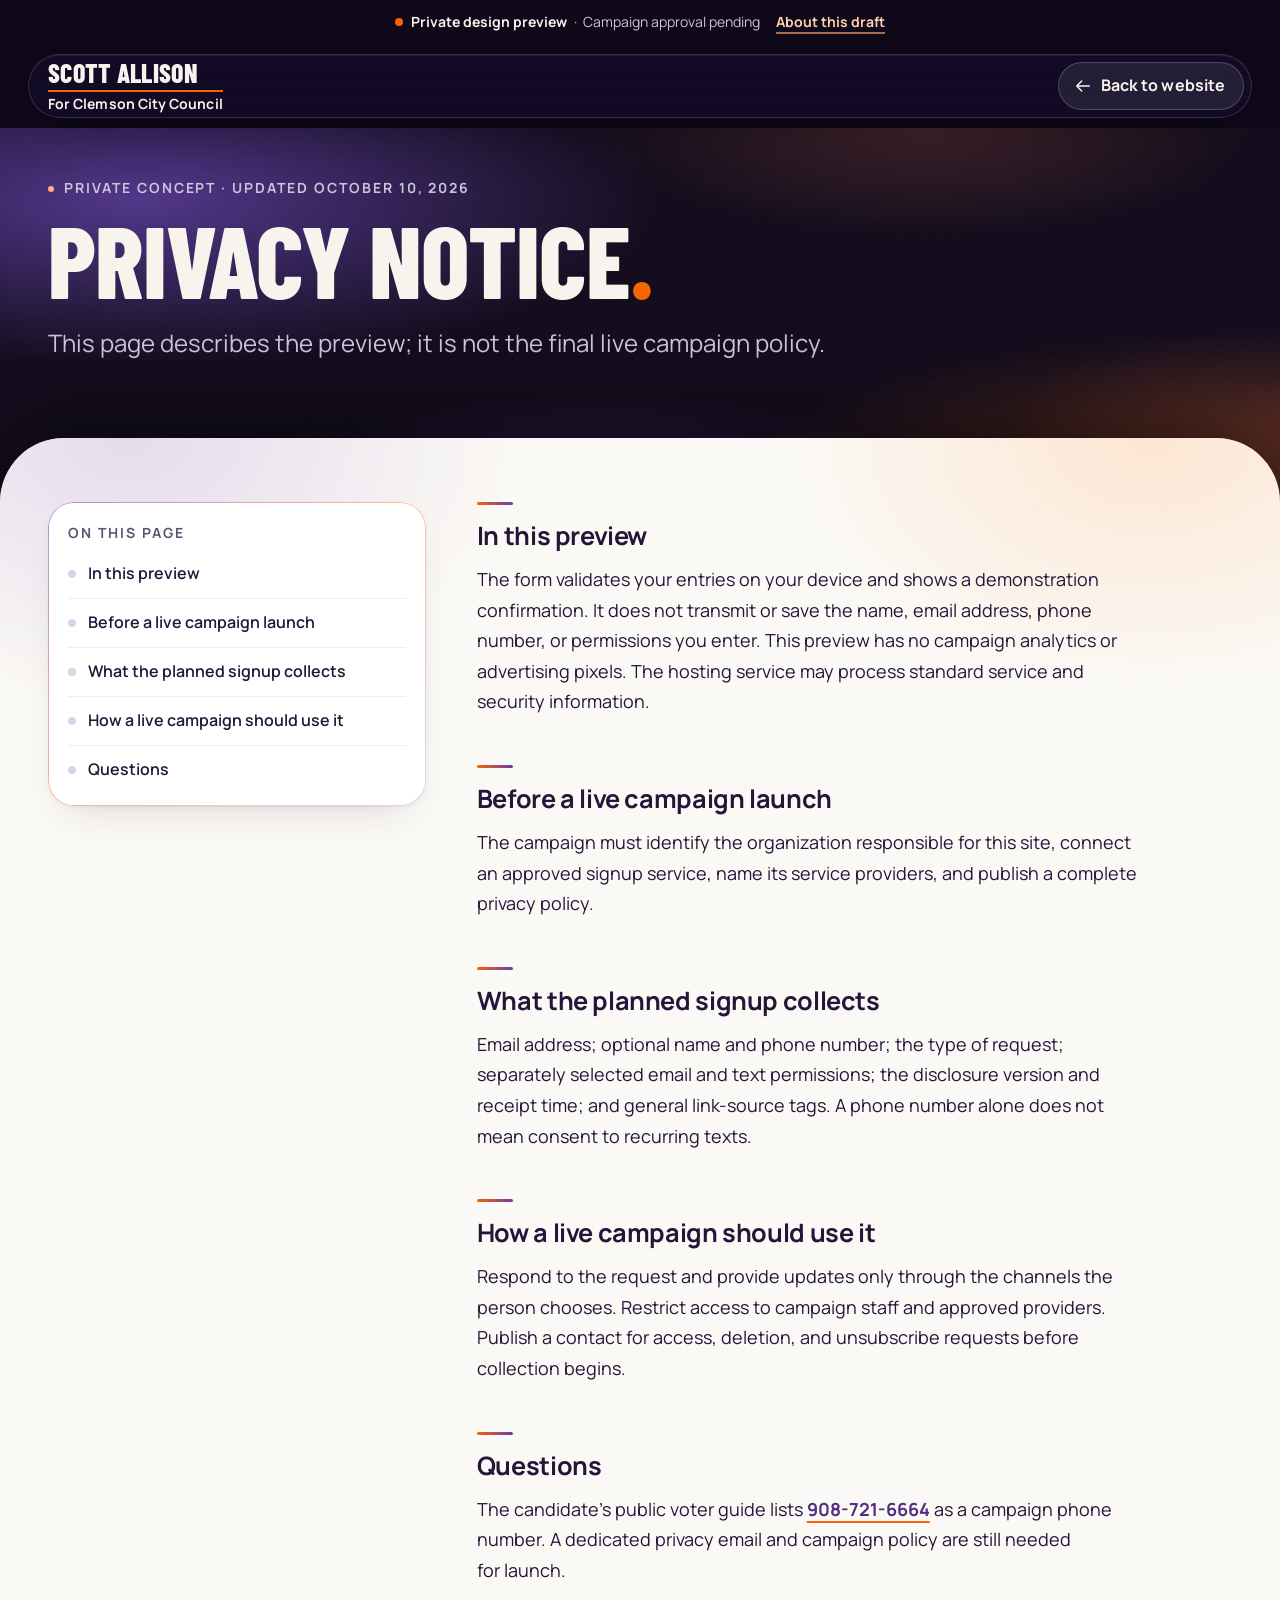
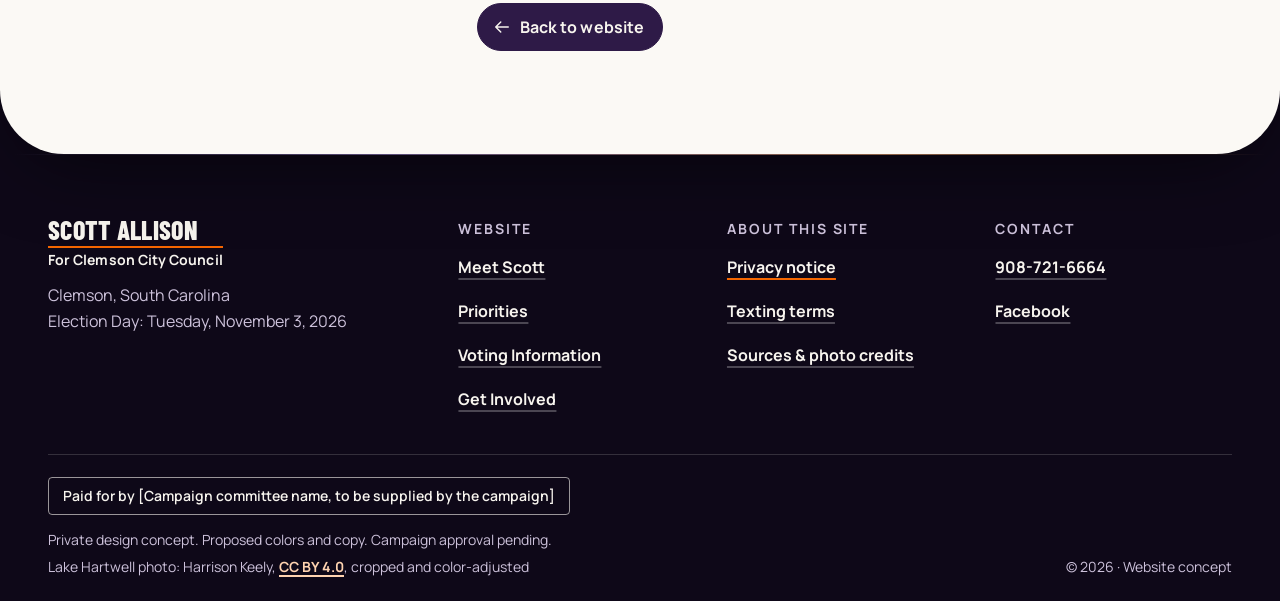
==== privacy.html @ 3bfa162d "Preview build of the Scott Allison site (from 01af3cd)" ====
<!doctype html>
<html lang="en">
<head>
  <meta charset="utf-8">
  <meta name="viewport" content="width=device-width, initial-scale=1, viewport-fit=cover">
  <meta name="robots" content="noindex, nofollow">
  <meta name="theme-color" content="#0E0818">
  <meta name="color-scheme" content="light">
  <title>Privacy notice | Scott Allison Website Concept</title>
  <link rel="preload" href="assets/barlow-condensed-800.woff2" as="font" type="font/woff2" crossorigin>
  <link rel="stylesheet" href="styles.css">
  <link rel="icon" href="assets/favicon-32.png" sizes="32x32" type="image/png">
  <link rel="icon" href="assets/favicon.svg" type="image/svg+xml">
  <link rel="apple-touch-icon" href="assets/apple-touch-icon.png">
  <script>document.documentElement.classList.add('js');</script>
  <script src="config.js" defer></script>
  <script src="app.js" defer></script>
</head>
<body class="page">
  <a class="skip-link" href="#main">Skip to content</a>
  <svg class="sprite" aria-hidden="true" focusable="false" xmlns="http://www.w3.org/2000/svg">
    <symbol id="i-arrow-l" viewBox="0 0 24 24"><path d="M19.5 12h-15M10.5 6l-6 6 6 6"/></symbol>
  </svg>

  <aside class="preview-note preview-only" aria-label="Preview status">
    <div class="wrap preview-note__inner">
      <p><span class="preview-note__dot" aria-hidden="true"></span><strong>Private design preview</strong><span class="preview-note__more"><span class="preview-note__sep" aria-hidden="true"> · </span>Campaign approval pending</span></p>
      <a href="sources.html">About this draft</a>
    </div>
  </aside>

  <header class="site-header doc-header" data-header data-surface="dark">
    <div class="site-header__bar">
      <a class="wordmark" href="index.html" aria-label="Scott Allison for Clemson City Council, website home">
        <span class="wordmark__name">Scott Allison</span>
        <span class="wordmark__office">For Clemson City Council</span>
      </a>
      <a class="button button--purple doc-back" href="index.html"><svg class="icon" aria-hidden="true"><use href="#i-arrow-l"/></svg><span>Back<span class="doc-back__more"> to website</span></span></a>
    </div>
  </header>

  <main id="main">
    <header class="page-hero" data-surface="dark">
      <div class="aurora" aria-hidden="true"><span class="aurora__a"></span><span class="aurora__b"></span><span class="aurora__grain"></span></div>
      <div class="wrap">
        <p class="eyebrow eyebrow--on-dark"><span class="eyebrow__dot" aria-hidden="true"></span><span><span class="preview-only">Private concept · </span>Updated <span class="nowrap">October 10, 2026</span></span></p>
        <h1 class="page-hero__title">Privacy notice</h1>
        <p class="page-hero__lede preview-only">This page describes the preview; it is not the final live campaign policy.</p>
      </div>
    </header>

    <div class="canvas canvas--doc" data-surface="light">
    <div class="wrap doc-layout">
      <nav class="doc-toc tile" aria-labelledby="toc-label">
        <p class="doc-toc__label" id="toc-label">On this page</p>
        <ol>
          <li><a href="#preview">In this preview</a></li>
          <li><a href="#before-launch">Before a live campaign launch</a></li>
          <li><a href="#collects">What the planned signup collects</a></li>
          <li><a href="#use">How a live campaign should use it</a></li>
          <li><a href="#questions">Questions</a></li>
        </ol>
      </nav>

      <article class="prose">
        <h2 id="preview">In this preview</h2>
        <p>The form validates your entries on your device and shows a demonstration confirmation. It does not transmit or save the name, email address, phone number, or permissions you enter. This preview has no campaign analytics or advertising pixels. The hosting service may process standard service and security information.</p>

        <h2 id="before-launch">Before a live campaign launch</h2>
        <p>The campaign must identify the organization responsible for this site, connect an approved signup service, name its service providers, and publish a complete privacy policy.</p>

        <h2 id="collects">What the planned signup collects</h2>
        <p>Email address; optional name and phone number; the type of request; separately selected email and text permissions; the disclosure version and receipt time; and general link-source tags. A phone number alone does not mean consent to recurring texts.</p>

        <h2 id="use">How a live campaign should use it</h2>
        <p>Respond to the request and provide updates only through the channels the person chooses. Restrict access to campaign staff and approved providers. Publish a contact for access, deletion, and unsubscribe requests before collection begins.</p>

        <h2 id="questions">Questions</h2>
        <p>The candidate’s public voter guide lists <a href="tel:+19087216664">908-721-6664</a> as a campaign phone number. A dedicated privacy email and campaign policy are still needed for launch.</p>

        <p class="doc-end"><a class="button button--purple doc-back" href="index.html"><svg class="icon" aria-hidden="true"><use href="#i-arrow-l"/></svg><span>Back to website</span></a></p>
      </article>
    </div>
    </div>
  </main>

  <footer class="site-footer" data-surface="dark">
    <div class="wrap">
      <div class="site-footer__grid">
        <div class="site-footer__brand">
          <a class="wordmark" href="index.html" aria-label="Scott Allison for Clemson City Council, website home">
            <span class="wordmark__name">Scott Allison</span>
            <span class="wordmark__office">For Clemson City Council</span>
          </a>
          <p>Clemson, South Carolina<br>Election Day: Tuesday, <span class="nowrap">November 3, 2026</span></p>
        </div>
        <nav class="site-footer__col" aria-label="Footer">
          <p class="site-footer__head">Website</p>
          <ul class="site-footer__links">
            <li><a href="index.html#meet">Meet Scott</a></li>
            <li><a href="index.html#priorities">Priorities</a></li>
            <li><a href="index.html#vote">Voting Information</a></li>
            <li><a href="index.html#join">Get Involved</a></li>
          </ul>
        </nav>
        <div class="site-footer__col">
          <p class="site-footer__head">About this site</p>
          <ul class="site-footer__links">
            <li><a href="privacy.html" aria-current="page">Privacy notice</a></li>
            <li><a href="terms.html">Texting terms</a></li>
            <li><a href="sources.html">Sources &amp; photo credits</a></li>
          </ul>
        </div>
        <div class="site-footer__col">
          <p class="site-footer__head">Contact</p>
          <ul class="site-footer__links">
            <li><a href="tel:+19087216664">908-721-6664</a></li>
            <li><a href="https://www.facebook.com/people/Scott-Allison-for-Clemson-City-Council/61594212573972/" target="_blank" rel="noopener noreferrer">Facebook<span class="sr-only"> (opens in a new tab)</span></a></li>
          </ul>
        </div>
      </div>
      <div class="site-footer__bottom">
        <p class="paid-for"><span class="paid-for__box">Paid for by <span class="paid-for__name preview-only">[Campaign committee name, to be supplied by the campaign]</span></span></p>
        <p class="preview-only"><span class="nowrap">Private design concept.</span> <span class="nowrap">Proposed colors and copy.</span> <span class="nowrap">Campaign approval pending.</span></p>
        <p>Lake Hartwell photo: <span class="nowrap">Harrison Keely</span>, <a class="nowrap" href="https://creativecommons.org/licenses/by/4.0/" target="_blank" rel="noopener noreferrer license">CC BY 4.0<span class="sr-only"> license (opens in a new tab)</span></a>, cropped and color-adjusted</p>
        <p class="preview-only">© 2026 · Website concept</p>
      </div>
    </div>
  </footer>
</body>
</html>
---- styles.css ----
/* ==========================================================================
   Scott Allison for Clemson City Council: "Aurora Bento"
   A near-black indigo ground with slow aurora light under the cover, a warm cream
   canvas sheet rising out of it (Meet Scott, Priorities, Our City, Voting), and the
   dark ground again for Get Involved and the footer. Tiles with hairline gradient
   borders, poster-scale condensed type, one adaptive glass header pill, quiet motion.
   Static CSS; app.js adds .js, .motion, .menu-open and the header's data-surface.

   1. Fonts and tokens     6. Cover                  11. Get involved and form
   2. Base                 7. Meet Scott             12. Footer
   3. Layout and tiles     8. Priorities             13. Subpages
   4. Components           9. Our City. Our Council. 14. Motion and utilities
   5. Header and nav      10. Voting bento           15. Media queries and preferences
   ========================================================================== */


/* 1. Fonts and tokens ----------------------------------------------------- */
@font-face { font-family: "Barlow Condensed"; src: url("assets/barlow-condensed-800.woff2") format("woff2"); font-weight: 800; font-style: normal; font-display: swap; }
@font-face { font-family: "Barlow Condensed"; src: url("assets/barlow-condensed-700.woff2") format("woff2"); font-weight: 700; font-style: normal; font-display: swap; }
@font-face { font-family: "Manrope"; src: url("assets/manrope-400.woff2") format("woff2"); font-weight: 400; font-style: normal; font-display: swap; }
@font-face { font-family: "Manrope"; src: url("assets/manrope-600.woff2") format("woff2"); font-weight: 600; font-style: normal; font-display: swap; }
@font-face { font-family: "Manrope"; src: url("assets/manrope-700.woff2") format("woff2"); font-weight: 700; font-style: normal; font-display: swap; }

:root {
  /* Brand palette (provisional, Clemson-inspired). Swap these when the campaign's colors arrive. */
  --purple: #2E1A47;
  --orange: #F56600;
  --regalia: #522D80;
  --paper: #FBF9F5;            /* the cream canvas */

  /* Ground and indigos */
  --ink-950: #0E0818;          /* page ground: near-black indigo */
  --indigo-950: #120823;
  --indigo-900: #1A0F2E;
  --indigo-800: #231540;
  --violet-700: #3B2366;
  --violet-600: #4A2B7A;
  --violet-500: #6A3DAA;
  --violet-400: #8B5FD0;
  --violet-300: #B9A0F2;

  /* Orange, coral, peach and the light tints */
  --coral: #FF7A45;
  --orange-hover: #FF7A1F;
  --orange-active: #EC6200;
  --orange-ink: #A84300;       /* orange as text on light grounds, 6:1 on white */
  --orange-display: #DE5A00;   /* display-size orange punctuation on paper, 3.7:1 */
  --peach-300: #FFB27A;        /* 10:1 on indigo */
  --peach-200: #FFD3B0;        /* 13:1 on indigo */
  --peach-100: #FFE8D6;
  --peach-50: #FFF3EA;
  --lilac-200: #DDD2EA;
  --lilac-100: #EEE8F4;
  --lilac-50: #F5F1F9;
  --sand-50: #FCFAF6;
  --sand-100: #F3EEE6;
  --sand-200: #E6DDD0;
  --white: #FFFFFF;

  /* Roles */
  --ink: #241539;                    /* 16:1 on paper */
  --ink-muted: #5E5470;              /* 6.7:1 on paper, 7:1 on white */
  --ink-on-dark: #F7F4EE;            /* 16:1 on indigo-800, 18:1 on ink-950 */
  --ink-on-dark-muted: #CDC2DB;      /* 9:1 on indigo-800 */
  --line: rgb(36 21 57 / 0.10);
  --line-soft: rgb(36 21 57 / 0.08);
  --line-strong: #7A6E8A;            /* form-field boundary, 4.75:1 on white */
  --line-on-dark: rgb(247 244 238 / 0.16);
  --chip-dark: #140C28;              /* solid dark chips: the dark icon chips and the shelf's draft-caption chips */
  --error: #A3122B;
  --error-bg: #FBECEE;
  --focus: var(--regalia);           /* ring on cream and white: 10:1 */
  --focus-on-dark: var(--peach-300); /* ring on the dark ground and panels: 10:1 */

  /* Gradients. Surfaces that carry text keep every stop within contrast; decoration lives on pseudo-elements. */
  --grad-dark: linear-gradient(160deg, #241541 0%, #160B29 100%);
  --grad-sun: linear-gradient(135deg, #FFA862 0%, #F56600 58%, #FF7A1F 100%);   /* ink text: 6.3:1 at the darkest stop */
  --grad-border: linear-gradient(135deg, rgb(106 61 170 / 0.55), rgb(255 122 69 / 0.55) 48%, rgb(106 61 170 / 0.22));
  --grad-border-dark: linear-gradient(135deg, rgb(255 178 122 / 0.55), rgb(139 95 208 / 0.5) 50%, rgb(255 255 255 / 0.12));
  --grad-border-glass: linear-gradient(135deg, rgb(255 255 255 / 0.3), rgb(255 255 255 / 0.1) 55%, rgb(255 178 122 / 0.34));
  --grad-icon: linear-gradient(135deg, #FFE8D6 0%, #EEE8F4 100%);
  --grad-ring: linear-gradient(150deg, rgb(255 211 176 / 0.95), rgb(245 102 0 / 0.8) 36%, rgb(122 79 211 / 0.75) 72%, rgb(255 255 255 / 0.3));
  --grad-hairline: linear-gradient(90deg, transparent, rgb(185 160 242 / 0.7) 30%, rgb(255 178 122 / 0.8) 70%, transparent);
  --grain: url("data:image/svg+xml,%3Csvg xmlns='http://www.w3.org/2000/svg' width='240' height='240'%3E%3Cfilter id='n'%3E%3CfeTurbulence type='fractalNoise' baseFrequency='0.85' numOctaves='2' stitchTiles='stitch'/%3E%3CfeColorMatrix values='0 0 0 0 1 0 0 0 0 1 0 0 0 0 1 0.6 0 0 0 0'/%3E%3C/filter%3E%3Crect width='100%25' height='100%25' filter='url(%23n)'/%3E%3C/svg%3E");

  /* Type, in three tiers. A: Barlow Condensed caps, only for the nameplate, section heads, the motto, page
     titles, the wordmark and the numerals. B: Manrope 700 in sentence case with tight tracking for every
     card, form and document heading. C: Manrope body at 18px and the 14px tracked eyebrows. */
  --font-display: "Barlow Condensed", "Arial Narrow", "Roboto Condensed", sans-serif;
  --font-text: "Manrope", "Segoe UI", system-ui, -apple-system, sans-serif;
  --fs-14: 0.875rem;   /* floor */
  --fs-15: 0.9375rem;
  --fs-16: 1rem;       /* labels and controls */
  --fs-18: 1.125rem;   /* body */
  --fs-19: 1.1875rem;
  --fs-20: 1.25rem;
  --fs-lead: clamp(1.25rem, 1.1rem + 0.6vw, 1.5rem);
  --fs-h4: clamp(1.375rem, 1.1rem + 0.6vw, 1.75rem);    /* tier B: card, form and document headings */
  --fs-h3: clamp(1.75rem, 1.2rem + 1.4vw, 2.5rem);      /* tier B: the priority titles */
  --fs-h2: clamp(2.75rem, 1.7rem + 4.2vw, 5.25rem);
  --fs-name: min(22vw, 10rem);
  --fs-numeral: clamp(4.5rem, 3rem + 6vw, 7.5rem);

  /* Radius scale */
  --r-xs: 8px;
  --r-sm: 12px;
  --r-md: 16px;
  --r-lg: 20px;
  --r-tile: clamp(22px, 2vw, 28px);
  --r-sheet: clamp(32px, 5vw, 64px);
  --r-pill: 999px;

  /* Shadows (soft, layered) */
  --shadow-xs: 0 1px 2px rgb(36 21 57 / 0.06);
  --shadow-sm: 0 1px 2px rgb(36 21 57 / 0.04), 0 8px 20px -12px rgb(36 21 57 / 0.14);
  --shadow-tile: 0 1px 1px rgb(36 21 57 / 0.03), 0 2px 6px rgb(36 21 57 / 0.04), 0 18px 44px -22px rgb(36 21 57 / 0.2);
  --shadow-tile-hover: 0 2px 4px rgb(36 21 57 / 0.04), 0 30px 64px -28px rgb(36 21 57 / 0.32);
  --shadow-dark: 0 1px 2px rgb(0 0 0 / 0.18), 0 24px 56px -28px rgb(0 0 0 / 0.55);
  --shadow-pop: 0 4px 12px rgb(36 21 57 / 0.08), 0 40px 80px -32px rgb(36 21 57 / 0.4);
  --shadow-float: 0 30px 80px -30px rgb(0 0 0 / 0.7), 0 2px 6px rgb(0 0 0 / 0.2);
  --glow-orange: 0 24px 70px -24px rgb(245 102 0 / 0.65), 0 0 120px -30px rgb(245 102 0 / 0.5);

  /* Spacing and layout */
  --wrap: 1200px;
  --gutter: clamp(16px, 4vw, 48px);
  --bento-gap: clamp(10px, 1.4vw, 16px);
  --tile-pad: clamp(20px, 3vw, 36px);
  --panel-inset: clamp(8px, 1.1vw, 16px);
  --section-y: clamp(72px, 8vw, 128px);
  --header-pad: 6px;
  --header-h: 56px;
  --header-total: calc(var(--header-pad) * 2 + var(--header-h));
  --ease: cubic-bezier(0.22, 0.8, 0.24, 1);
  --ease-out: cubic-bezier(0.16, 1, 0.3, 1);
  --ease-spring: cubic-bezier(0.34, 1.4, 0.64, 1);
}


/* 2. Base ------------------------------------------------------------------ */
*, *::before, *::after { box-sizing: border-box; }

html {
  -webkit-text-size-adjust: 100%;
  text-size-adjust: 100%;
  scroll-padding-top: calc(var(--header-total) + 20px);
  scroll-padding-bottom: 12px;
  background: var(--ink-950);
}

body {
  margin: 0;
  min-width: 320px;
  background: var(--ink-950);
  color: var(--ink-on-dark);
  font-family: var(--font-text);
  font-size: var(--fs-18);
  line-height: 1.6;
  font-kerning: normal;
  -webkit-font-smoothing: antialiased;
  overflow-x: clip;
}

h1, h2, h3, h4, p, ul, ol, dl, dd, figure, fieldset, legend { margin: 0; padding: 0; }
ul, ol { list-style: none; }
h1, h2, h3, h4 { text-wrap: balance; }
p, li, dd, figcaption { text-wrap: pretty; }
img, svg, picture { display: block; max-width: 100%; }
img { height: auto; }
a { color: inherit; text-underline-offset: 0.22em; text-decoration-thickness: 1.5px; }
button, input, select, textarea { font: inherit; color: inherit; }
button { cursor: pointer; }
a, button, input, select, label { touch-action: manipulation; -webkit-tap-highlight-color: rgb(245 102 0 / 0.16); }
[hidden] { display: none !important; }
strong, b { font-weight: 700; }
::selection { background: var(--peach-200); color: var(--purple); }

/* Focus rings are drawn outside the element, so each ring color follows the surface around it:
   peach on the dark ground and panels, regalia on cream and white, ink on the orange card. */
:focus-visible { outline: 3px solid var(--focus); outline-offset: 3px; }
/* Grounds: peach on the dark ground, regalia on the cream canvas, peach again inside the dark panels */
body { --focus: var(--focus-on-dark); }
.canvas { --focus: var(--regalia); }
.cover, .priorities, .join, .site-footer, .page-hero { --focus: var(--focus-on-dark); }
/* Controls inside a white surface get a regalia ring on that surface */
.tile, .form-card { --focus: var(--regalia); }
/* Tiles that are themselves links on a dark ground, and dark or glass tiles and pillars: the ring lands on the dark */
.tile--dark, .tile--night, .tile--glass, .pillar, .join .contact-card { --focus: var(--focus-on-dark); }
/* The dark VOTE411 card sits on the cream canvas, so its ring is regalia; the orange card takes an ink ring */
.vote411-card.tile--dark { --focus: var(--regalia); }
.tile--sun { --focus: var(--ink-950); }

.sprite { position: absolute; width: 0; height: 0; overflow: hidden; }
.icon {
  width: 1.25em;
  height: 1.25em;
  flex: none;
  fill: none;
  stroke: currentColor;
  stroke-width: 1.75;
  stroke-linecap: round;
  stroke-linejoin: round;
}


/* 3. Layout, the canvas sheet, panels and tiles -------------------------------- */
.wrap {
  width: 100%;
  max-width: calc(var(--wrap) + 2 * var(--gutter));
  margin-inline: auto;
  padding-inline: max(var(--gutter), env(safe-area-inset-left), env(safe-area-inset-right));
}

.section { position: relative; padding-block: var(--section-y); }

/* The cream canvas: rises out of the cover with large top radii and curves back into the dark ground below */
.canvas {
  position: relative;
  z-index: 1;
  margin-top: calc(-1 * var(--r-sheet));
  border-radius: var(--r-sheet);
  background: var(--paper);
  color: var(--ink);
  isolation: isolate;
  box-shadow: 0 -24px 80px -30px rgb(0 0 0 / 0.6), 0 30px 80px -30px rgb(0 0 0 / 0.6);
}
/* A soft lilac and peach light along the top of the sheet (decorative, on a pseudo-element) */
.canvas::before {
  content: "";
  position: absolute;
  inset: 0 0 auto;
  z-index: -1;
  height: min(70vh, 720px);
  border-radius: inherit;
  background:
    radial-gradient(44% 60% at 10% 0%, rgb(221 210 234 / 0.75), rgb(221 210 234 / 0) 70%),
    radial-gradient(40% 56% at 90% 0%, rgb(255 211 176 / 0.5), rgb(255 211 176 / 0) 70%);
  pointer-events: none;
}

/* Rounded dark panel inside the canvas, with its own slow aurora and grain */
.section-panel {
  position: relative;
  margin-inline: var(--panel-inset);
  padding-block: var(--section-y);
  border-radius: var(--r-tile);
  background: var(--grad-dark);
  color: var(--ink-on-dark);
  isolation: isolate;
  overflow: clip;
  contain: paint;
  box-shadow: var(--shadow-dark);
}

/* Aurora: two broad soft light fields and a grain layer, scoped to the section they sit in
   (the section has contain: paint). Decoration on siblings, never on an element that holds text. */
.aurora { position: absolute; inset: 0; z-index: -1; overflow: hidden; pointer-events: none; }
.aurora__a, .aurora__b { position: absolute; inset: -20%; background-repeat: no-repeat; }
.aurora__a {
  background:
    radial-gradient(42% 46% at 22% 28%, rgb(122 79 211 / 0.6), transparent 70%),
    radial-gradient(28% 34% at 66% 12%, rgb(255 125 92 / 0.2), transparent 70%);
}
.aurora__b {
  background:
    radial-gradient(34% 38% at 80% 80%, rgb(245 102 0 / 0.26), transparent 70%),
    radial-gradient(22% 26% at 86% 70%, rgb(255 125 92 / 0.14), transparent 70%),
    radial-gradient(30% 36% at 48% 90%, rgb(82 45 128 / 0.55), transparent 70%);
}
.aurora__grain { position: absolute; inset: 0; background: var(--grain); background-size: 240px 240px; opacity: 0.07; mix-blend-mode: screen; }
.aurora--panel .aurora__a {
  background:
    radial-gradient(40% 40% at 8% 10%, rgb(122 79 211 / 0.5), transparent 70%),
    radial-gradient(30% 36% at 92% 94%, rgb(245 102 0 / 0.26), transparent 70%);
}
.aurora--panel .aurora__b { background: radial-gradient(34% 30% at 60% 50%, rgb(82 45 128 / 0.4), transparent 70%); }

.bento { display: grid; gap: var(--bento-gap); }

/* Tile: white surface, hairline gradient border (a masked pseudo-element), soft layered shadow */
.tile {
  position: relative;
  isolation: isolate;
  min-width: 0;
  border-radius: var(--r-tile);
  background: var(--white);
  color: var(--ink);
  box-shadow: var(--shadow-tile);
}
.tile::before {
  content: "";
  position: absolute;
  inset: 0;
  z-index: -1;
  padding: 1px;
  border-radius: inherit;
  background: var(--grad-border);
  -webkit-mask: linear-gradient(#000 0 0) content-box, linear-gradient(#000 0 0);
  -webkit-mask-composite: xor;
  mask: linear-gradient(#000 0 0) content-box, linear-gradient(#000 0 0);
  mask-composite: exclude;
  pointer-events: none;
}
.tile--dark { background: var(--grad-dark); color: var(--ink-on-dark); box-shadow: var(--shadow-dark); }
.tile--dark::before { background: var(--grad-border-dark); }
.tile--dark::after {
  content: "";
  position: absolute;
  inset: 0;
  z-index: -1;
  border-radius: inherit;
  background:
    radial-gradient(70% 70% at 100% 0%, rgb(139 95 208 / 0.28), rgb(139 95 208 / 0) 70%),
    radial-gradient(50% 50% at 0% 100%, rgb(245 102 0 / 0.14), rgb(245 102 0 / 0) 70%);
  pointer-events: none;
}
/* Dark glass on the aurora: a translucent indigo fill (no blur needed over soft light), hairline, inner highlight */
.tile--night {
  background: rgb(16 9 32 / 0.52);
  color: var(--ink-on-dark);
  box-shadow: inset 0 1px 0 rgb(255 255 255 / 0.07), 0 24px 60px -30px rgb(0 0 0 / 0.7);
}
.tile--night::before { background: var(--grad-border-glass); }
/* The brightest object on the page: the orange Election Day card, ink type on an orange gradient */
.tile--sun { background: var(--grad-sun); color: var(--ink-950); box-shadow: var(--glow-orange), inset 0 1px 0 rgb(255 255 255 / 0.45); }
.tile--sun::before { background: linear-gradient(135deg, rgb(255 255 255 / 0.6), rgb(255 255 255 / 0.12)); }
.tile--glass { background: rgb(255 255 255 / 0.06); color: var(--ink-on-dark); box-shadow: none; }
.tile--glass::before { background: var(--grad-border-glass); }
.tile--photo { overflow: clip; background: var(--indigo-900); box-shadow: var(--shadow-tile); }

.tile__eyebrow {
  display: flex;
  align-items: center;
  gap: 8px;
  color: var(--ink-muted);
  font-size: var(--fs-14);
  font-weight: 700;
  letter-spacing: 0.12em;
  line-height: 1.3;
  text-transform: uppercase;
}
.tile__eyebrow .icon { width: 18px; height: 18px; color: var(--orange-ink); stroke-width: 2; }
.tile--dark .tile__eyebrow, .tile--night .tile__eyebrow { color: var(--peach-200); }
.tile--dark .tile__eyebrow .icon, .tile--night .tile__eyebrow .icon { color: var(--peach-300); }
.tile--sun .tile__eyebrow, .tile--sun .tile__eyebrow .icon { color: var(--ink-950); }
.tile__big {
  color: var(--purple);
  font-family: var(--font-display);
  font-size: clamp(1.625rem, 1.2rem + 1.6vw, 2.5rem);
  font-weight: 800;
  line-height: 0.98;
  letter-spacing: 0.002em;
  text-transform: uppercase;
  text-wrap: balance;
}
.tile--night .tile__big { color: var(--ink-on-dark); }
.tile__value { font-size: var(--fs-18); font-weight: 700; line-height: 1.3; }
.tile__sub { color: var(--ink-muted); font-size: var(--fs-16); font-weight: 600; line-height: 1.45; }
.tile--dark .tile__sub, .tile--night .tile__sub { color: var(--ink-on-dark-muted); }


/* 4. Components ------------------------------------------------------------ */

/* Skip link (lands on the dark ground at the top of the page) */
.skip-link {
  position: absolute;
  left: 16px;
  top: -120px;
  z-index: 100;
  display: inline-flex;
  align-items: center;
  min-height: 48px;
  padding: 0 22px;
  border-radius: var(--r-pill);
  background: var(--orange);
  color: var(--ink-950);
  font-size: var(--fs-16);
  font-weight: 700;
  text-decoration: none;
}
.skip-link:focus { top: 12px; }
.skip-link:focus-visible { outline: 3px solid var(--peach-300); outline-offset: 3px; box-shadow: 0 0 0 9px var(--ink-950); }

/* Eyebrow: dot, label, an optional short rule between two labels.
   The dot and rule sit on the first line's centre, and a label is never wider than the line minus the
   dot, so a long label wraps inside itself instead of leaving the dot alone on a line. */
.eyebrow {
  display: flex;
  flex-wrap: wrap;
  align-items: flex-start;
  gap: 6px 10px;
  color: var(--ink-muted);
  font-size: var(--fs-14);
  font-weight: 700;
  letter-spacing: 0.14em;
  line-height: 1.35;
  text-transform: uppercase;
}
.eyebrow > span:not(.eyebrow__dot, .eyebrow__sep) { max-width: calc(100% - 18px); }
.eyebrow__dot { flex: none; width: 6px; height: 6px; margin-top: calc(0.675em - 3px); border-radius: 50%; background: var(--regalia); }
.eyebrow__sep { flex: none; width: 22px; height: 1px; margin-top: calc(0.675em - 0.5px); background: currentColor; opacity: 0.45; }
.eyebrow--on-dark { color: var(--ink-on-dark-muted); }
.eyebrow--on-dark .eyebrow__dot { background: var(--peach-300); }

/* Running head: uppercase label with a hairline that fades out (no dot: orange is kept for the few hot spots) */
.section-label {
  display: flex;
  align-items: center;
  gap: 14px;
  margin-bottom: clamp(24px, 3vw, 40px);
  color: var(--ink-muted);
  font-size: var(--fs-14);
  font-weight: 700;
  letter-spacing: 0.14em;
  line-height: 1.3;
  text-transform: uppercase;
}
.section-label::after { content: ""; flex: 1; height: 1px; background: linear-gradient(90deg, var(--line), rgb(36 21 57 / 0)); }
.section-label--on-dark { color: var(--ink-on-dark-muted); }
.section-label--on-dark::after { background: linear-gradient(90deg, var(--line-on-dark), rgb(247 244 238 / 0)); }

/* Display heading (type tier A): poster type with an accent on the key word. Section heads carry no full stop;
   the stop belongs to the nameplate, the motto and the page titles. */
.h2 {
  font-family: var(--font-display);
  /* The vw cap only bites at large reader text sizes on narrow phones, where "INFORMATION" would overflow */
  font-size: min(var(--fs-h2), 19vw);
  font-weight: 800;
  line-height: 0.92;
  letter-spacing: -0.006em;
  text-transform: uppercase;
}
.h2__accent { color: var(--regalia); }
.priorities .h2__accent, .join .h2__accent { color: var(--peach-200); }

/* Section intro: heading + standfirst */
.section-intro { display: grid; gap: 18px; margin-bottom: clamp(32px, 4vw, 56px); }
.section-intro__lede { max-width: 36ch; color: var(--ink-muted); font-size: var(--fs-lead); line-height: 1.5; }
.priorities .section-intro__lede, .join .section-intro__lede { color: var(--ink-on-dark-muted); }

.source-note { max-width: 62ch; color: var(--ink-muted); font-size: var(--fs-14); line-height: 1.55; }

/* Buttons: pills, orange with dark text and an arrow chip, glass on the dark ground, dark on the orange card */
.button {
  position: relative;
  display: inline-flex;
  align-items: center;
  justify-content: center;
  gap: 12px;
  min-height: 52px;
  padding: 0 24px;
  border: 1.5px solid transparent;
  border-radius: var(--r-pill);
  font-family: var(--font-text);
  font-size: var(--fs-16);
  font-weight: 700;
  line-height: 1.2;
  letter-spacing: 0.005em;
  text-align: center;
  text-decoration: none;
  white-space: nowrap;
  transition: background-color 0.2s var(--ease), color 0.2s var(--ease), border-color 0.2s var(--ease), box-shadow 0.25s var(--ease), translate 0.2s var(--ease);
}
.button .icon { width: 20px; height: 20px; transition: transform 0.2s var(--ease); }
.button--lg { min-height: 56px; padding: 0 26px; font-size: 1.0625rem; }
.button--block { display: flex; width: 100%; white-space: normal; }

.button--orange { background: var(--orange); color: var(--purple); box-shadow: 0 1px 2px rgb(168 67 0 / 0.25), 0 12px 28px -12px rgb(245 102 0 / 0.75); }
.button--orange:hover { background: var(--orange-hover); box-shadow: 0 1px 2px rgb(168 67 0 / 0.25), 0 16px 32px -12px rgb(245 102 0 / 0.85); translate: 0 -1px; }
.button--purple { background: var(--purple); color: var(--ink-on-dark); }
.button--purple:hover { background: var(--regalia); }
.button--dark { background: var(--ink-950); color: var(--ink-on-dark); box-shadow: 0 16px 36px -16px rgb(14 8 24 / 0.6); }
.button--dark:hover { background: var(--indigo-800); }
.button--glass {
  border-color: rgb(255 255 255 / 0.26);
  background: rgb(255 255 255 / 0.08);
  color: var(--ink-on-dark);
  -webkit-backdrop-filter: blur(12px);
  backdrop-filter: blur(12px);
}
.button--glass:hover { border-color: rgb(255 255 255 / 0.5); background: rgb(255 255 255 / 0.14); }
.button--glass:hover .icon { transform: translateY(2px); }

/* Pressed states */
.button:active { translate: 0 1px; box-shadow: none; }
.button--orange:active { background: var(--orange-active); }
.button--purple:active { background: var(--violet-700); }
.button--dark:active { background: var(--indigo-900); }
.button--glass:active { background: rgb(255 255 255 / 0.2); }

.button__chip {
  display: grid;
  place-items: center;
  flex: none;
  width: 34px;
  height: 34px;
  margin-right: -12px;
  border-radius: 50%;
  background: var(--purple);
  color: var(--peach-300);
}
.button__chip .icon { width: 18px; height: 18px; stroke-width: 2; }
.button--lg .button__chip { width: 38px; height: 38px; margin-right: -14px; }
.button--dark .button__chip { background: var(--orange); color: var(--ink-950); }
.button:hover .button__chip .icon { transform: translateX(2px); }
.button:disabled { cursor: progress; opacity: 0.7; }

/* Text link with arrow (44px tap height from padding) */
.link-arrow {
  display: inline-block;
  padding-block: 10px;
  color: var(--regalia);
  font-size: var(--fs-16);
  font-weight: 700;
  line-height: 1.5;
  text-decoration: underline;
  text-decoration-color: rgb(245 102 0 / 0.7);
  text-decoration-thickness: 2px;
  text-underline-offset: 6px;
  text-wrap: balance;
  transition: color 0.2s var(--ease), text-decoration-color 0.2s var(--ease);
}
.link-arrow .icon { display: inline-block; width: 18px; height: 18px; margin-left: 4px; vertical-align: -3px; transition: transform 0.2s var(--ease); }
.link-arrow:focus-visible { border-radius: var(--r-xs); }
.link-arrow:hover { color: var(--purple); text-decoration-color: var(--orange); }
.link-arrow:active { color: var(--violet-700); }
.link-arrow:hover .icon { transform: translate(2px, -2px); }
.link-line { padding-block: 10px; font-size: var(--fs-16); line-height: 1.5; text-wrap: balance; }
.link-line > .link-arrow { display: inline; padding-block: 12px; }
.tile--dark .link-arrow { color: var(--ink-on-dark); text-decoration-color: var(--peach-300); }
.tile--dark .link-arrow:hover { color: var(--peach-200); }

/* Icon chips, one spec: a 52px square at a 16px radius around a 24px icon at the 1.75 stroke. Light (peach-to-lilac
   tint, hairline, orange-ink icon) on white tiles; dark (a solid --chip-dark fill, faint inner hairline, peach icon)
   where the chip is the mark of a card: the Questions card and the contact cards. The pillars use the glass variant
   of the same chip (section 8). */
.icon-chip {
  display: grid;
  place-items: center;
  flex: none;
  width: 52px;
  height: 52px;
  border-radius: var(--r-md);
  background: var(--grad-icon);
  box-shadow: inset 0 0 0 1px var(--line);
  color: var(--orange-ink);
}
.icon-chip .icon { width: 24px; height: 24px; stroke-width: 1.75; }
.icon-chip--dark { background: var(--chip-dark); box-shadow: inset 0 0 0 1px rgb(255 255 255 / 0.14); color: var(--peach-300); }

/* Wordmark: name over an orange rule and the office */
.wordmark {
  display: inline-flex;
  flex-direction: column;
  align-items: flex-start;
  justify-content: center;
  min-height: 44px;
  border-radius: 10px;
  color: inherit;
  text-decoration: none;
  line-height: 1;
}
.wordmark__name {
  font-family: var(--font-display);
  font-size: 1.375rem;
  font-weight: 800;
  line-height: 0.9;
  letter-spacing: 0.012em;
  text-transform: uppercase;
  white-space: nowrap;
}
.wordmark__office {
  align-self: stretch;
  margin-top: 4px;
  padding-top: 4px;
  border-top: 2px solid var(--orange);
  font-size: var(--fs-14);
  font-weight: 700;
  letter-spacing: 0.005em;
  white-space: nowrap;
}
.site-header .wordmark__name, .site-header .wordmark__office { white-space: normal; }


/* 5. Header and navigation ----------------------------------------------------- */
.preview-note { color: var(--ink-on-dark-muted); font-size: var(--fs-14); line-height: 1.35; }
.preview-note__inner { display: flex; align-items: center; justify-content: center; gap: 4px 16px; min-height: 44px; }
.preview-note p { display: flex; align-items: center; gap: 8px; }
.preview-note strong { color: var(--ink-on-dark); white-space: nowrap; }
.preview-note__dot { flex: none; width: 8px; height: 8px; border-radius: 50%; background: var(--orange); }
.preview-note__more { display: none; margin-left: -8px; }
.preview-note__extra { display: none; }
.preview-note__sep { margin-inline: 0.25em; white-space: pre; }
.preview-note a {
  display: inline-flex;
  align-items: center;
  min-height: 44px;
  color: var(--peach-200);
  font-weight: 700;
  text-decoration: underline;
  text-decoration-color: rgb(255 178 122 / 0.6);
  text-decoration-thickness: 2px;
  text-underline-offset: 5px;
  white-space: nowrap;
}

/* One sticky glass pill that adapts to the surface under it. The header band lets clicks through;
   only the pill is interactive. data-surface is "dark" by default (also without JS) and app.js
   switches it to "light" over the cream canvas. */
.site-header {
  --pill-bg: rgb(20 12 40 / 0.84);
  --pill-fg: var(--ink-on-dark);
  --pill-fg-soft: var(--ink-on-dark-muted);
  --pill-line: rgb(255 255 255 / 0.14);
  --pill-hairline: 0;
  --pill-shadow: 0 1px 0 rgb(255 255 255 / 0.06) inset, 0 20px 50px -24px rgb(0 0 0 / 0.7);
  --pill-hover: rgb(255 255 255 / 0.08);
  --pill-press: rgb(255 255 255 / 0.16);
  --pill-mark: rgb(255 255 255 / 0.12);
  --pill-mark-line: rgb(255 255 255 / 0.1);
  --ctl-bg: rgb(255 255 255 / 0.08);
  --ctl-bg-hover: rgb(255 255 255 / 0.14);
  --ctl-fg: var(--ink-on-dark);
  --ctl-line: rgb(255 255 255 / 0.2);
  --focus: var(--peach-300);
  position: sticky;
  top: 0;
  z-index: 50;
  padding: var(--header-pad) max(var(--panel-inset), env(safe-area-inset-right)) var(--header-pad) max(var(--panel-inset), env(safe-area-inset-left));
  pointer-events: none;
}
.site-header[data-surface="light"] {
  --pill-bg: rgb(255 255 255 / 0.84);
  --pill-fg: var(--ink);
  --pill-fg-soft: var(--ink-muted);
  --pill-line: rgb(36 21 57 / 0);
  --pill-hairline: 1;
  --pill-shadow: 0 1px 2px rgb(36 21 57 / 0.06), 0 16px 40px -18px rgb(36 21 57 / 0.4);
  --pill-hover: rgb(46 26 71 / 0.06);
  --pill-press: rgb(255 232 214 / 0.9);
  --pill-mark: rgb(46 26 71 / 0.07);
  --pill-mark-line: rgb(46 26 71 / 0.09);
  --ctl-bg: var(--purple);
  --ctl-bg-hover: var(--regalia);
  --ctl-fg: var(--ink-on-dark);
  --ctl-line: var(--purple);
  --focus: var(--regalia);
}
.site-header__bar {
  position: relative;
  display: flex;
  align-items: center;
  justify-content: space-between;
  gap: 12px;
  max-width: calc(var(--wrap) + 40px);
  /* The pill keeps its height at the default text size and grows with a larger one (3px block padding:
     a 48px control plus the 1px borders is exactly 56px on phones) */
  height: auto;
  min-height: var(--header-h);
  margin-inline: auto;
  padding: 3px calc((var(--header-h) - 50px) / 2) 3px 18px;
  border: 1px solid var(--pill-line);
  border-radius: var(--r-pill);
  background-color: var(--pill-bg);
  color: var(--pill-fg);
  box-shadow: var(--pill-shadow);
  -webkit-backdrop-filter: blur(18px) saturate(1.4);
  backdrop-filter: blur(18px) saturate(1.4);
  pointer-events: auto;
  /* The fill, border and shadow fade between surfaces; the text color swaps at once, so labels never pass through grey */
  transition: background-color 0.35s var(--ease), border-color 0.35s var(--ease), box-shadow 0.35s var(--ease);
}
/* The violet-to-coral hairline that separates the white pill from the cream canvas */
.site-header__bar::before {
  content: "";
  position: absolute;
  inset: -1px;
  z-index: -1;
  padding: 1px;
  border-radius: inherit;
  background: linear-gradient(135deg, rgb(106 61 170 / 0.6), rgb(255 122 69 / 0.6) 50%, rgb(106 61 170 / 0.35));
  -webkit-mask: linear-gradient(#000 0 0) content-box, linear-gradient(#000 0 0);
  -webkit-mask-composite: xor;
  mask: linear-gradient(#000 0 0) content-box, linear-gradient(#000 0 0);
  mask-composite: exclude;
  opacity: var(--pill-hairline);
  transition: opacity 0.35s var(--ease);
  pointer-events: none;
}
.site-header.is-scrolled .site-header__bar { --pill-shadow: 0 1px 0 rgb(255 255 255 / 0.06) inset, 0 24px 60px -24px rgb(0 0 0 / 0.85); }
.site-header.is-scrolled[data-surface="light"] .site-header__bar { --pill-shadow: 0 1px 2px rgb(36 21 57 / 0.06), 0 20px 48px -18px rgb(36 21 57 / 0.5); }
.site-header .wordmark { color: var(--pill-fg); }

/* Menu toggle (only with JS) and the subpages' back button share the pill's control colors */
.menu-toggle {
  display: none;
  align-items: center;
  gap: 10px;
  min-height: 48px;
  padding: 0 16px 0 18px;
  border: 1px solid var(--ctl-line);
  border-radius: var(--r-pill);
  background: var(--ctl-bg);
  color: var(--ctl-fg);
  font-size: var(--fs-16);
  font-weight: 700;
  transition: background-color 0.25s var(--ease), border-color 0.25s var(--ease);
}
/* The pill's controls keep their size at any text size; the wordmark is the part that gives way */
.menu-toggle, .header-cta, .doc-back { flex: none; }
.site-header__bar > :focus-visible { outline-offset: 1px; }
@media (max-width: 899.98px) {
  .site-header__bar > .header-cta:focus-visible,
  .site-header__bar > .menu-toggle:focus-visible,
  .site-header__bar > .doc-back:focus-visible { outline-offset: -1px; }
  .site-header__bar > .menu-toggle:focus-visible { box-shadow: inset 0 0 0 4px var(--pill-bg); }
  .site-header__bar > .doc-back:focus-visible { box-shadow: inset 0 0 0 2.5px var(--pill-bg); }
}
.menu-toggle:hover { background: var(--ctl-bg-hover); }
.menu-toggle:active { transform: scale(0.97); }
.menu-toggle__icon { position: relative; width: 18px; height: 12px; }
.menu-toggle__icon span { position: absolute; left: 0; right: 0; height: 2px; border-radius: 2px; background: currentColor; transition: transform 0.25s var(--ease), top 0.25s var(--ease); }
.menu-toggle__icon span:first-child { top: 1px; }
.menu-toggle__icon span:last-child { top: 9px; }
.menu-toggle[aria-expanded="true"] .menu-toggle__icon span:first-child { top: 5px; transform: rotate(45deg); }
.menu-toggle[aria-expanded="true"] .menu-toggle__icon span:last-child { top: 5px; transform: rotate(-45deg); }

/* Desktop navigation: links on a rail; a sliding pill marks the current section (app.js sets --pill-x / --pill-w) */
.site-nav { display: flex; align-items: center; gap: 8px; }
.site-nav__rail { position: relative; }
.site-nav__list { position: relative; display: flex; align-items: center; gap: 2px; }
.site-nav__pill {
  position: absolute;
  top: 50%;
  left: 0;
  height: 44px;
  width: var(--pill-w, 0px);
  border-radius: var(--r-pill);
  background: var(--pill-mark);
  box-shadow: inset 0 0 0 1px var(--pill-mark-line);
  opacity: 0;
  transform: translate(var(--pill-x, 0px), -50%);
  transition: transform 0.4s var(--ease-out), width 0.4s var(--ease-out), opacity 0.25s var(--ease), background-color 0.35s var(--ease);
  pointer-events: none;
}
.site-nav__rail.has-active .site-nav__pill { opacity: 1; }
.site-nav__link {
  position: relative;
  display: inline-flex;
  align-items: center;
  gap: 8px;
  min-height: 46px;
  padding: 0 16px;
  border-radius: var(--r-pill);
  color: var(--pill-fg);
  font-size: var(--fs-16);
  font-weight: 600;
  text-decoration: none;
  transition: background-color 0.2s var(--ease);
}
.site-nav__link:hover { background: var(--pill-hover); }
.site-nav__link:active { background: var(--pill-press); }
/* The orange dot marks the current section on its own when the sliding pill is absent (no JS, no motion) */
.site-nav__link::before {
  content: "";
  width: 6px;
  height: 6px;
  margin-left: -2px;
  border-radius: 50%;
  background: var(--orange);
  opacity: 0;
  transform: scale(0.4);
  transition: opacity 0.25s var(--ease), transform 0.3s var(--ease);
}
.site-nav__link.is-active::before { opacity: 1; transform: none; }
.site-nav__link.is-active { font-weight: 700; }
.site-nav__cta { min-height: 46px; padding: 0 18px 0 22px; }
.site-nav__cta .button__chip { width: 32px; height: 32px; margin-right: -10px; }

.header-cta { display: none; }
.site-nav__aside { display: none; }

/* Scrim behind the open phone menu */
.site-header::before {
  content: "";
  position: fixed;
  inset: 0;
  z-index: -1;
  background: rgb(8 4 16 / 0.6);
  opacity: 0;
  visibility: hidden;
  pointer-events: none;
  transition: opacity 0.25s var(--ease), visibility 0s linear 0.25s;
}
.menu-open .site-header::before { opacity: 1; visibility: visible; pointer-events: auto; transition: opacity 0.25s var(--ease); }
html.menu-open { overflow: hidden; }


/* 6. Cover -------------------------------------------------------------------- */
.cover {
  position: relative;
  isolation: isolate;
  overflow: clip;
  contain: paint;
  padding-block: clamp(16px, 2.4vw, 32px) calc(clamp(40px, 6vw, 80px) + var(--r-sheet));
  background: var(--ink-950);
  color: var(--ink-on-dark);
  scroll-margin-top: 100vh;
}
.cover__grid { display: grid; grid-template-columns: minmax(0, 3fr) minmax(0, 2fr); gap: var(--bento-gap); }
/* Below 1000px both wrappers dissolve, so on tablets the portrait sits in the fact bento beside Election Day
   (phones: one column, see Media queries; from 1000px the facts are one instrument bar) */
.cover__top, .cover__facts { display: contents; }
.cover__copy { grid-column: 1 / -1; display: flex; flex-direction: column; align-items: flex-start; gap: 18px; min-width: 0; padding-block: clamp(10px, 3vw, 28px) clamp(10px, 2.4vw, 20px); }
.cover__portrait { grid-column: 1; grid-row: 2 / span 2; }
.fact--day { grid-column: 2; grid-row: 2; }
.fact--polls { grid-column: 2; grid-row: 3; }
.fact--ballot, .fact--early { grid-column: 1 / -1; }

.cover__eyebrow { container: cover-eyebrow / inline-size; width: 100%; gap: 8px 12px; }
.cover__place { display: none; }
/* When the two labels no longer fit on one line (larger reader text sizes), they stack and the rule
   between them is dropped, so it never dangles at the end of the first line. 38em is the one-line width. */
@media (min-width: 600px) and (min-height: 501px) {
  @container cover-eyebrow (max-width: 38em) {
    .cover__eyebrow .eyebrow__sep { display: none; }
    .cover__eyebrow .eyebrow__sep + span { flex-basis: 100%; }
  }
}
.hero__title { display: block; }
.hero__name {
  display: block;
  font-family: var(--font-display);
  font-size: var(--fs-name);
  font-weight: 800;
  line-height: 0.84;
  letter-spacing: -0.014em;
  text-transform: uppercase;
}
/* Each word rises out of its own clipped line once (see Motion) */
.hero__line { display: block; overflow: clip; padding-bottom: 0.04em; margin-bottom: -0.04em; }
.hero__word { display: inline-block; }
.hero__stop { color: var(--orange); }
.hero__office {
  display: block;
  margin-top: 0.34em;
  color: var(--peach-200);
  font-family: var(--font-display);
  font-size: clamp(1.625rem, 1.15rem + 1.9vw, 2.5rem);
  font-weight: 700;
  line-height: 1;
  letter-spacing: 0.006em;
}
.hero__actions { display: flex; flex-wrap: wrap; align-items: center; gap: 12px; width: 100%; margin-top: 10px; }
.hero__btn-short { display: none; }

/* Why Scott, in one line: recombines the approved bio and keeps its "reports" hedge */
.hero__lede { max-width: 46ch; color: var(--ink-on-dark-muted); font-size: clamp(1.0625rem, 1rem + 0.35vw, 1.3125rem); line-height: 1.45; }

/* The phone's date line (dark glass, under the name): Election Day and the polls in one place. Shown below 600px
   only; tablets and desktops carry the same facts in the fact tiles. The fill is the bar's dark glass, not white, so
   the muted hours line keeps its contrast over the brightest aurora state. */
.cover__when {
  display: none;
  gap: 12px;
  align-items: flex-start;
  width: 100%;
  padding: 10px 16px 10px 14px;
  border: 1px solid rgb(255 255 255 / 0.16);
  border-radius: 20px;
  background: rgb(16 9 32 / 0.52);
  font-size: var(--fs-16);
  line-height: 1.35;
}
.cover__when strong { display: block; font-weight: 700; }
.cover__when-hours { display: block; color: var(--ink-on-dark-muted); font-weight: 600; }
.cover__when-dot { flex: none; width: 10px; height: 10px; margin-top: 6px; border-radius: 50%; background: var(--orange); }

/* The campaign number beside the buttons (600px and up), a 44px target. No indent of its own: the row's 12px gap
   spaces it from the buttons, so when it wraps it starts flush left under them at any width or text size. */
.hero__call { display: none; color: var(--ink-on-dark-muted); font-size: var(--fs-16); }
.hero__call a {
  display: inline-flex;
  align-items: center;
  min-height: 44px;
  color: var(--peach-200);
  font-weight: 700;
  text-decoration: underline;
  text-decoration-color: rgb(255 178 122 / 0.6);
  text-decoration-thickness: 2px;
  text-underline-offset: 5px;
  white-space: nowrap;
}
.hero__call a:hover { text-decoration-color: var(--peach-300); }

/* Ring-framed portrait: a thin peach-orange-violet ring around a rounded frame; the image fills the frame */
.portrait { position: relative; display: grid; min-width: 0; min-height: 0; margin: 0; }
.portrait__ring {
  display: grid;
  padding: 3px;
  border-radius: calc(var(--r-tile) + 3px);
  background: var(--grad-ring);
  box-shadow: 0 40px 90px -30px rgb(0 0 0 / 0.8), 0 0 90px -20px rgb(122 79 211 / 0.45);
}
.portrait__frame { position: relative; min-height: 240px; overflow: hidden; border-radius: var(--r-tile); background: var(--indigo-800); box-shadow: inset 0 0 0 1px rgb(255 255 255 / 0.1); }
.portrait__frame img { position: absolute; inset: 0; width: 100%; height: 100%; object-fit: cover; object-position: 47% 10%; filter: saturate(0.82) contrast(1.05); }
/* A light grade only, never the likeness: the garden's green and magenta calm down, a warm aurora light falls
   from the top right and the foot of the frame settles into the indigo (soft-light, decorative) */
.portrait__frame::after {
  content: "";
  position: absolute;
  inset: 0;
  z-index: 1;
  border-radius: inherit;
  background:
    linear-gradient(180deg, transparent 55%, rgb(20 12 40 / 0.5)),
    radial-gradient(90% 60% at 85% 0%, rgb(255 168 98 / 0.22), transparent 70%);
  mix-blend-mode: soft-light;
  pointer-events: none;
}

/* Fact tiles */
.fact { display: flex; flex-direction: column; justify-content: space-between; gap: 12px; padding: clamp(18px, 2.4vw, 30px) clamp(16px, 2.2vw, 30px); }
.fact--day { gap: 6px; container-type: inline-size; }
.fact__numeral { display: flex; align-items: baseline; gap: 10px; margin: 6px 0 2px; font-family: var(--font-display); font-weight: 800; line-height: 0.82; text-transform: uppercase; }
.fact__month { color: var(--peach-200); font-size: clamp(1.5rem, 1.1rem + 1.4vw, 2.25rem); font-weight: 700; letter-spacing: 0.06em; }
.fact__dayno { font-size: var(--fs-numeral); letter-spacing: -0.03em; }
.fact--day .tile__value { color: var(--ink-on-dark); }
@container (max-width: 172px) {
  .fact__numeral { flex-direction: column; align-items: flex-start; gap: 4px; }
  .fact--day .tile__value { font-size: var(--fs-15); }
}
.fact--polls .tile__big, .fact--ballot .tile__big { margin-top: 4px; font-size: clamp(1.375rem, 0.9rem + 1.3vw, 2.25rem); }
.fact--early { container-type: inline-size; text-decoration: none; transition: translate 0.3s var(--ease), box-shadow 0.3s var(--ease), background-color 0.3s var(--ease); }
/* In a narrow tile the arrow chip drops under the line instead of squeezing it */
@container (max-width: 236px) {
  .fact__cta { flex-direction: column; align-items: flex-start; gap: 10px; }
  .fact__cta-chip { align-self: flex-end; }
}
.fact--early:hover { translate: 0 -3px; background-color: rgb(16 9 32 / 0.66); box-shadow: inset 0 1px 0 rgb(255 255 255 / 0.1), 0 30px 60px -28px rgb(0 0 0 / 0.85); }
.fact--early .tile__big { margin-top: 2px; }
.fact__cta { display: flex; align-items: center; justify-content: space-between; gap: 12px; margin-top: 4px; color: var(--ink-on-dark); font-weight: 700; }
.fact__cta-text { text-decoration: underline; text-decoration-color: rgb(255 178 122 / 0.55); text-decoration-thickness: 2px; text-underline-offset: 5px; }
.fact__cta-chip { display: grid; place-items: center; flex: none; width: 44px; height: 44px; border-radius: 50%; background: var(--ink-on-dark); color: var(--purple); box-shadow: 0 10px 24px -12px rgb(0 0 0 / 0.6); transition: transform 0.3s var(--ease); }
.fact__cta-chip .icon { width: 20px; height: 20px; stroke-width: 2; }
.fact--early:hover .fact__cta-chip { transform: translateX(3px); }
.fact--early:hover .fact__cta-text { text-decoration-color: var(--peach-300); }


/* 7. Meet Scott -------------------------------------------------------------- */
.meet { padding-top: calc(var(--section-y) * 0.8); }
.meet__grid { display: grid; gap: clamp(40px, 5vw, 56px); }
.meet__intro { display: grid; align-content: start; gap: 24px; min-width: 0; }
.meet__bio { max-width: 36ch; font-size: clamp(1.3125rem, 1.15rem + 0.55vw, 1.5rem); font-weight: 600; line-height: 1.45; letter-spacing: -0.008em; }

.stats { display: grid; grid-template-columns: 1fr 1fr; gap: var(--bento-gap); margin-top: 4px; }
.stat { display: flex; flex-direction: column; gap: 10px; padding: 24px 22px 22px; }
.stat__value {
  display: flex;
  align-items: baseline;
  gap: 8px;
  color: var(--purple);
  font-family: var(--font-display);
  font-size: clamp(3.25rem, 2.6rem + 2.2vw, 4.75rem);
  font-weight: 800;
  line-height: 0.85;
  letter-spacing: -0.02em;
  font-variant-numeric: tabular-nums;
}
.stat__unit { color: var(--regalia); font-size: 1.375rem; font-weight: 700; letter-spacing: 0.04em; text-transform: uppercase; }
.stat__label { color: var(--ink-muted); font-size: var(--fs-16); line-height: 1.45; text-wrap: balance; }

.vote411-card {
  display: flex;
  align-items: center;
  justify-content: space-between;
  gap: 20px;
  padding: 24px 22px 24px 26px;
  text-decoration: none;
  transition: translate 0.25s var(--ease), box-shadow 0.25s var(--ease);
}
.vote411-card:hover { translate: 0 -3px; box-shadow: var(--shadow-pop); }
.vote411-card__text { display: grid; gap: 6px; min-width: 0; }
/* A word too long for the line (only at large reader text sizes) is hyphenated where the browser can */
.vote411-card__title { overflow-wrap: break-word; hyphens: auto; }
.vote411-card__kicker { color: var(--peach-300); font-size: var(--fs-14); font-weight: 700; letter-spacing: 0.12em; line-height: 1.3; text-transform: uppercase; }
.vote411-card__title { font-size: var(--fs-h4); font-weight: 700; line-height: 1.15; letter-spacing: -0.015em; text-wrap: balance; }
.vote411-card__foot { color: var(--ink-on-dark-muted); font-size: var(--fs-16); font-weight: 600; }
.vote411-card__chip { display: grid; place-items: center; flex: none; width: 52px; height: 52px; border-radius: 50%; background: var(--ink-on-dark); color: var(--purple); transition: transform 0.25s var(--ease); }
.vote411-card__chip .icon { width: 24px; height: 24px; stroke-width: 2; }
.vote411-card:hover .vote411-card__chip { transform: translate(2px, -2px); }
.vote411-card:active { scale: 0.99; }

/* Photo gallery: four fixed-ratio slots, laid out by the gallery's own width (the photo layout: one lead, three
   smaller). Until the first photo arrives it is the photo shelf below; on the live site the empty parts never show. */
.gallery { container: gallery / inline-size; min-width: 0; }
.gallery__grid { display: grid; grid-template-columns: 1fr 1fr; gap: 20px var(--bento-gap); align-items: start; }
.photo-slot { --ratio: 1 / 1; position: relative; display: grid; gap: 10px; min-width: 0; }
.photo-slot--lead { --ratio: 3 / 2; grid-column: 1 / -1; }
.photo-slot--wide { --ratio: 21 / 9; grid-column: 1 / -1; }
@container gallery (min-width: 470px) {
  .gallery__grid { grid-template-columns: repeat(3, minmax(0, 1fr)); }
  .photo-slot:not(.photo-slot--lead) { --ratio: 4 / 5; grid-column: auto; }
}
@media (max-width: 999.98px) {
  @container gallery (min-width: 470px) {
    .photo-slot--lead { --ratio: 16 / 9; }
    .photo-slot:not(.photo-slot--lead) { --ratio: 1 / 1; }
  }
}
@container gallery (max-width: 319.98px) {
  .photo-slot:not(.photo-slot--lead):not(.photo-slot--wide) { --ratio: 4 / 5; }
}
@supports (grid-template-rows: subgrid) {
  .gallery__grid { row-gap: 0; align-items: stretch; }
  .photo-slot { grid-row: span 3; grid-template-rows: subgrid; row-gap: 0; margin-top: 20px; }
  .photo-slot:first-child { margin-top: 0; }
  .photo-slot__frame, .photo-slot > img { margin-bottom: 10px; }
  .photo-slot__caption { grid-row: 2 / span 2; grid-template-rows: subgrid; row-gap: 0; }
  .photo-slot__caption > * { align-self: start; }
  .photo-slot__draft { margin-top: 2px; }
}
.photo-slot__frame, .photo-slot > img { width: 100%; height: auto; aspect-ratio: var(--ratio); border-radius: var(--r-tile); }
.photo-slot > img { object-fit: cover; background: var(--sand-100); box-shadow: var(--shadow-tile); }
.photo-slot:has(> img) .photo-slot__frame { display: none; }
.photo-slot__frame {
  position: relative;
  display: grid;
  place-items: center;
  overflow: hidden;
  background: linear-gradient(150deg, #F7F3EC, #EFE9F3);
  box-shadow: inset 0 0 0 1px rgb(36 21 57 / 0.1), var(--shadow-sm);
}
.photo-slot__frame { container-type: inline-size; }
.photo-slot__frame > img { position: absolute; inset: 0; z-index: 1; width: 100%; height: 100%; object-fit: cover; }
.photo-slot__frame:has(img) .photo-slot__placeholder { display: none; }
.photo-slot__caption { display: grid; justify-items: start; gap: 2px; padding-inline: 4px; }
.photo-slot__text { color: var(--ink); font-size: var(--fs-15); font-weight: 600; line-height: 1.35; }
.photo-slot__draft { display: block; color: var(--orange-ink); font-size: var(--fs-14); font-weight: 700; line-height: 1.4; text-wrap: balance; }

/* The photo shelf (no photo in any slot yet): a one-line note, then four equal 16:10 dark frames in one row, so the
   empty slots take one calm band instead of a screen of placeholders. Each frame is the dark gradient with a violet
   light top left, a little warmth bottom right and a faint grain; its draft-caption tag becomes a solid chip in the
   top-left corner and a small glass camera glyph sits in the middle (only where the chip fits on one line). No subgrid
   here: the frames are equal and lead each cell, so captions of different lengths never misalign them. */
.gallery__note { margin-bottom: 12px; color: var(--ink-muted); font-size: var(--fs-14); line-height: 1.5; }
.gallery:has(img) .gallery__note { display: none; }
.gallery:not(:has(img)) .gallery__grid { grid-template-columns: repeat(4, minmax(0, 1fr)); gap: 16px 10px; align-items: start; }
.gallery:not(:has(img)) .gallery__grid > .photo-slot { --ratio: 16 / 10; grid-column: auto; grid-row: auto; grid-template-rows: none; row-gap: 8px; margin-top: 0; }
/* Under 680px (phones, small tablets) four in a row would be too small for their chips, so the row scrolls sideways
   instead: each frame about three quarters of the column (at most 300px), the next one peeking in, snapping to the
   page gutter. The row runs out to the screen edges (it bleeds through the gutter) and keeps room for the frames'
   shadow. The frames show at once here (no scroll reveal: the ones off to the side would wait for a swipe). app.js
   makes the row focusable while it scrolls, so the keyboard can scroll it too. The step is in rem (42.5rem = 680px
   at the default text size), so at a larger text size the row keeps scrolling with frames wide enough for the
   bigger chips instead of squeezing four in a row. */
@container gallery (max-width: 42.4987rem) {
  .gallery:not(:has(img)) .gallery__grid {
    --bleed: max(var(--gutter), env(safe-area-inset-left), env(safe-area-inset-right));
    grid-template-columns: none;
    grid-auto-flow: column;
    grid-auto-columns: min(76%, 300px);
    gap: 10px;
    margin: -4px calc(-1 * var(--bleed)) -14px;
    padding: 4px var(--bleed) 14px;
    overflow-x: auto;
    overscroll-behavior-x: contain;
    scroll-snap-type: x mandatory;
    scroll-padding-inline: var(--bleed);
    scrollbar-width: thin;
    scrollbar-color: rgb(46 26 71 / 0.28) transparent;
  }
  .gallery:not(:has(img)) .gallery__grid > .photo-slot { scroll-snap-align: start; }
  .motion .gallery:not(:has(img)) .photo-slot[data-reveal] { opacity: 1; transform: none; transition: none; }
  .gallery:not(:has(img)) .gallery__grid:focus-visible { outline-offset: -3px; }
}
.gallery:not(:has(img)) .photo-slot__frame { margin-bottom: 0; }
.photo-slot:not(:has(img)) .photo-slot__frame {
  background:
    radial-gradient(70% 90% at 15% 10%, rgb(122 79 211 / 0.55), transparent 70%),
    radial-gradient(60% 80% at 95% 100%, rgb(245 102 0 / 0.22), transparent 70%),
    var(--grad-dark);
  box-shadow: inset 0 0 0 1px rgb(255 255 255 / 0.08), var(--shadow-sm);
}
/* On phone-sized frames the warm corner stays a hint (stronger, it reads as a smudge on a small frame) */
@media (max-width: 599.98px) {
  .photo-slot:not(:has(img)) .photo-slot__frame {
    background:
      radial-gradient(70% 90% at 15% 10%, rgb(122 79 211 / 0.55), transparent 70%),
      radial-gradient(60% 80% at 95% 100%, rgb(245 102 0 / 0.14), transparent 70%),
      var(--grad-dark);
  }
}
.photo-slot:not(:has(img)) .photo-slot__frame::after { content: ""; position: absolute; inset: 0; background: var(--grain); background-size: 240px 240px; opacity: 0.06; pointer-events: none; }
.photo-slot__placeholder { display: grid; place-items: center; max-width: 100%; padding: 16px; }
.photo-slot__glyph { width: 44px; height: 44px; padding: 11px; border: 1px solid rgb(255 255 255 / 0.16); border-radius: 50%; background: rgb(255 255 255 / 0.08); color: var(--peach-300); stroke-width: 1.75; }
.photo-slot__soon { display: none; }
/* The glyph steps aside where the chip needs two lines (a frame under 16rem: 256px at the default text size, wider
   at a larger one, as the chip grows with the text), so the two never meet */
@container (max-width: 15.9987rem) {
  .photo-slot__glyph { display: none; }
}
/* The chip is the caption's tag lifted onto the frame (the figure is its containing block, the frame its first
   child). A 13px radius keeps one line a pill and lets a narrow frame's two or three lines read as a rounded label. */
.photo-slot:not(:has(img)) .photo-slot__draft {
  position: absolute;
  top: 8px;
  left: 8px;
  z-index: 1;
  max-width: calc(100% - 16px);
  margin: 0;
  padding: 4px 9px;
  border-radius: 13px;
  background: var(--chip-dark);
  color: var(--peach-200);
  font-size: var(--fs-14);
  line-height: 1.3;
}

/* Launch safety net: on the live site (config.preview false: app.js adds html.is-live) a slot without a photo is never
   shown, and a gallery without any photo is not shown at all */
.is-live .photo-slot:not(:has(img)), .is-live .gallery:not(:has(img)) { display: none; }


/* 8. Priorities: four identical dark-glass pillars on the deep panel ---------------- */
.pillars { display: grid; gap: var(--bento-gap); }
.pillar {
  position: relative;
  isolation: isolate;
  display: flex;
  flex-direction: column;
  align-items: flex-start;
  gap: 16px;
  min-width: 0;
  padding: clamp(24px, 3.2vw, 40px) clamp(22px, 3vw, 40px) clamp(22px, 3vw, 36px);
  border-radius: var(--r-tile);
  background: transparent;
  color: var(--ink-on-dark);
  overflow: clip;
  box-shadow: inset 0 1px 0 rgb(255 255 255 / 0.08), var(--shadow-dark);
}
/* The glass hairline (a masked pseudo-element) */
.pillar::before {
  content: "";
  position: absolute;
  inset: 0;
  z-index: -1;
  padding: 1px;
  border-radius: inherit;
  background: var(--grad-border-glass);
  -webkit-mask: linear-gradient(#000 0 0) content-box, linear-gradient(#000 0 0);
  -webkit-mask-composite: xor;
  mask: linear-gradient(#000 0 0) content-box, linear-gradient(#000 0 0);
  mask-composite: exclude;
  pointer-events: none;
}
/* The glass fill: a thin white veil with a faint warm light in the top corner, brighter on hover. It stays on the
   pseudo-element, so the pillar itself has no fill and the readability check measures the panel under the text. */
.pillar::after {
  content: "";
  position: absolute;
  inset: 0;
  z-index: -1;
  border-radius: inherit;
  background:
    radial-gradient(60% 50% at 100% 0%, rgb(255 178 122 / 0.14), transparent 70%),
    linear-gradient(180deg, rgb(255 255 255 / 0.07), rgb(255 255 255 / 0.03));
  opacity: 0.85;
  transition: opacity 0.4s var(--ease);
  pointer-events: none;
}
.pillar:hover::after, .pillar:focus-within::after { opacity: 1; }
/* Cursor glow: a soft peach-and-violet disc that app.js moves with the pointer (transform only; fine pointers; off
   under reduced motion). Where it passes, the summary brightens to the full on-dark ink, so it keeps 4.5:1 even over
   the panel's warmest corner. Nothing lifts, tilts or scales: the four stay identical at rest and on hover. */
.pillar__glow {
  position: absolute;
  left: 0;
  top: 0;
  z-index: -1;
  width: 480px;
  height: 480px;
  margin: -240px 0 0 -240px;
  border-radius: 50%;
  background: radial-gradient(closest-side, rgb(255 178 122 / 0.35), rgb(139 95 208 / 0.25) 48%, transparent);
  opacity: 0;
  transform: translate(var(--gx, 50%), var(--gy, 50%));
  transition: opacity 0.4s var(--ease);
  pointer-events: none;
}
.pillar.has-glow:hover .pillar__glow, .pillar.has-glow:focus-within .pillar__glow { opacity: 1; }
.pillar.has-glow:hover .pillar__text { color: var(--ink-on-dark); }
/* The glass icon chip: the icon-chip spec (16px radius, 1.75 stroke) at 64px with a 30px icon */
.pillar__icon {
  display: grid;
  place-items: center;
  flex: none;
  width: 64px;
  height: 64px;
  border-radius: var(--r-md);
  background: rgb(255 255 255 / 0.08);
  box-shadow: inset 0 0 0 1px rgb(255 255 255 / 0.16);
  color: var(--peach-300);
}
.pillar__icon .icon { width: 30px; height: 30px; stroke-width: 1.75; }
.pillar__title {
  margin-top: 6px;
  font-size: var(--fs-h3);
  font-weight: 700;
  line-height: 1.08;
  letter-spacing: -0.022em;
  /* Safety net only: a word too long for a whole line of its column (never at the text sizes checked) breaks
     instead of running past the card's edge. No hyphens: auto, which would also split words that fit. */
  overflow-wrap: break-word;
}
.pillar__text { max-width: 42ch; color: var(--ink-on-dark-muted); font-size: var(--fs-18); line-height: 1.55; text-wrap: balance; transition: color 0.3s var(--ease); }

/* The pillar steps are set in em (16px each at the default text size: 23.4375em = 375px, 37.5em = 600px,
   47.5em = 760px), so a reader's larger text size moves them too: at 24px text the 2x2 matrix starts at 562px and a
   phone keeps the one column, where "collaboration" fits whole. A 2x2 matrix from 23.4375em. Where subgrid is
   supported each pair shares its rows, so both summaries start level whatever wraps; without it each pillar stays a
   flex column (or the header-row grid below). */
@media (min-width: 23.4375em) {
  .pillars { grid-template-columns: 1fr 1fr; }
}
@supports (grid-template-rows: subgrid) {
  @media (min-width: 23.4375em) {
    .pillars { grid-template-rows: repeat(2, auto auto 1fr); }
    .pillar { display: grid; grid-row: span 3; grid-template-rows: subgrid; row-gap: 16px; align-content: start; }
  }
}
/* Phones (375-599px at the default size): the same matrix, compact, the chip on a row of its own (the column is too
   narrow to share). 10px gaps, a 40px chip, a 17px title and a 15px summary, so "collaboration" fits the column whole
   and the four fit about one screen. Each title sits right under its chip in both cards of a pair (the pair's
   longer title sets the shared title row), so the chip-to-title spacing is the same in all four and a one-line
   title's slack falls before its summary, where the summaries line up. */
@media (min-width: 23.4375em) and (max-width: 37.4987em) {
  .pillars { gap: 10px; }
  .pillar { row-gap: 10px; padding: 16px 14px 18px; border-radius: 20px; }
  .pillar__icon { width: 40px; height: 40px; border-radius: var(--r-sm); }
  .pillar__icon .icon { width: 22px; height: 22px; }
  .pillar__title { margin-top: 2px; font-size: 1.0625rem; line-height: 1.2; letter-spacing: -0.01em; align-self: start; }
  .pillar__text { font-size: var(--fs-15); line-height: 1.45; text-wrap: pretty; }
}
/* Under 23.4375em: one compact column, the chip beside the title (no row of its own) and the summary under both */
@media (max-width: 23.4362em) {
  .pillars { gap: 10px; }
  .pillar { display: grid; grid-template-columns: 40px minmax(0, 1fr); align-items: center; gap: 10px 12px; padding: 16px 16px 18px; border-radius: 20px; }
  .pillar__icon { width: 40px; height: 40px; border-radius: var(--r-sm); }
  .pillar__icon .icon { width: 22px; height: 22px; }
  .pillar__title { margin-top: 0; font-size: 1.125rem; line-height: 1.2; letter-spacing: -0.01em; }
  .pillar__text { grid-column: 1 / -1; font-size: var(--fs-15); line-height: 1.45; text-wrap: pretty; }
}
/* From 37.5em (600px) the chip sits beside the title in one header row, so no gap opens under a chip when a title
   takes one line and its neighbour two, and the cards are shorter. The pair still shares its rows by subgrid (header,
   summary): chips and titles centre on the same line, summaries start level. The title keeps at least 159px beside
   the 48px chip at 600px and 206px beside the 64px chip at 760px ("collaboration" is 132px and 185px there). */
@media (min-width: 37.5em) {
  .pillar { display: grid; grid-template-columns: 64px minmax(0, 1fr); align-items: center; column-gap: 20px; row-gap: 20px; }
  .pillar__title { margin-top: 0; }
  .pillar__text { grid-column: 1 / -1; align-self: start; }
}
@supports (grid-template-rows: subgrid) {
  @media (min-width: 37.5em) {
    .pillars { grid-template-rows: repeat(2, auto 1fr); }
    .pillar { grid-row: span 2; }
    .pillar__title { align-self: center; }
  }
}
/* Small tablets and landscape phones (600-759px at the default size): a middle step between the compact matrix and
   the full cards, so the titles keep their weight over the summaries: a 48px chip, a 21px title and a 16px summary */
@media (min-width: 37.5em) and (max-width: 47.4987em) {
  .pillar { grid-template-columns: 48px minmax(0, 1fr); column-gap: 16px; row-gap: 14px; padding: 20px 20px 22px; border-radius: 22px; }
  .pillar__icon { width: 48px; height: 48px; border-radius: 14px; }
  .pillar__icon .icon { width: 24px; height: 24px; }
  .pillar__title { font-size: 1.3125rem; line-height: 1.18; letter-spacing: -0.015em; }
  .pillar__text { font-size: var(--fs-16); line-height: 1.5; text-wrap: pretty; }
}

/* One shared, honestly labelled link to the full answers under the four (never one per pillar) */
.pillars__more { display: grid; justify-items: center; gap: 10px; margin-top: 28px; text-align: center; }
.pillars__note { color: var(--ink-on-dark-muted); font-size: var(--fs-14); line-height: 1.5; }
/* Its arrow points up and out (a new tab), so it moves that way on hover (the glass button's default nudge is down) */
.pillars__link:hover .icon { transform: translate(2px, -2px); }
/* Phones: a full-width row button (the label wraps to two lines on most phones, so it starts at the left and the
   arrow closes the row on the right), the note under it on the same left edge */
@media (max-width: 599.98px) {
  .pillars__more { justify-items: stretch; text-align: left; }
  .pillars__more .button { justify-content: space-between; width: 100%; min-height: 48px; padding: 10px 20px 10px 22px; white-space: normal; text-align: left; text-wrap: balance; }
  .pillars__note { padding-inline: 4px; }
}


/* 9. Our City. Our Council. ---------------------------------------------------- */
/* The cinematic band: the lake photo fills a rounded panel the width of the canvas (inset like the priorities
   panel), the line sits bottom left on dark scrims (pseudo-elements over the photo, so every glyph keeps 4.5:1 on
   the worst pixel under it), cream over peach with the orange stops. The band is a dark surface (data-surface), so
   the header pill turns dark over it. */
.motto { position: relative; padding-block: var(--section-y) 0; }
/* The band's height: about three quarters of the screen on laptops and desktops, but never taller than 64% of the
   screen width (portrait tablets and desktops would otherwise get a tall slab of flat sky), and never taller than a
   short screen under the header (laptops at 720px, phones turned sideways). Phones and tablets get their own range below. */
.motto__band {
  position: relative;
  isolation: isolate;
  display: grid;
  align-items: end;
  min-height: min(clamp(440px, min(78svh, 64vw), 860px), calc(100svh - var(--header-total) - 24px));
  margin-inline: var(--panel-inset);
  border-radius: var(--r-tile);
  overflow: clip;
  background: var(--ink-950);
  color: var(--ink-on-dark);
  box-shadow: var(--shadow-dark);
}
.motto__media, .motto__media img { position: absolute; inset: 0; z-index: -1; width: 100%; height: 100%; }
/* The crop. Phones (the band is taller than the photo's 1.58 ratio, so the cover fit trims the sides): 70% across
   keeps the bright right-hand glow and the clouds in frame. Tablets: a little right of centre. From 1000px the band
   is limited by its width (the fit trims the top and bottom), and 95% down lifts the treeline above the text block,
   so the glow sits in the clear sky over the line instead of under it. From 2000px the photo is far taller than the
   band (its height stops at 860px), and 75% keeps the horizon just above the line rather than at the band's top. */
.motto__media img { object-fit: cover; object-position: 70% 50%; }
@media (min-width: 600px) { .motto__media img { object-position: 60% 62%; } }
@media (min-width: 1000px) { .motto__media img { object-position: 50% 95%; } }
@media (min-width: 2000px) { .motto__media img { object-position: 50% 75%; } }
/* Portrait screens: the band is taller than the photo's ratio, so the cover fit would show the photo's full height,
   about half of it flat grey sky. The picture is drawn 20% taller than the band and anchored to its foot, a gentle
   zoom toward the treeline and the glow that trims the top of the sky (the band clips it). */
@media (orientation: portrait) {
  .motto__media { inset: auto 0 0; height: 120%; }
}
/* The band's scrim: deep at the foot, where the line sits on the water, clear by 55%, so the glow keeps its colour */
.motto__band::after {
  content: "";
  position: absolute;
  inset: 0;
  z-index: 0;
  background: linear-gradient(0deg, rgb(14 8 24 / 0.85) 0%, rgb(14 8 24 / 0.5) 30%, transparent 55%);
  pointer-events: none;
}
/* --motto-fs is the line's size: by the column (19cqi), capped at 10rem, and by the screen height too (24svh), so a
   phone turned sideways keeps the photo around the two lines instead of filling the screen with them. The scrim below
   is measured in it, so it follows the line's length. */
.motto__text { --motto-fs: min(clamp(2.75rem, 19cqi, 10rem), 24svh); container-type: inline-size; position: relative; z-index: 1; display: grid; gap: 18px; min-width: 0; padding-block: var(--tile-pad); }
/* From 1000px the line sits a little higher, as a lower third rather than on the band's floor (the band's min-height
   is taller than its content, so the band itself keeps its height) */
@media (min-width: 1000px) {
  .motto__text { padding-bottom: clamp(48px, 5vw, 88px); }
}
/* The text scrim, at every size: tied to the text block, so it follows the eyebrow and the line wherever the crop, the
   screen height or a larger reader text size puts them (over the glow above the treeline, on some screens). Ink from
   the band's left edge, solid under the eyebrow and the first line (4.4 times the line's size, or 24rem for the
   eyebrow, whichever is longer), then easing to nothing over twice the line's size (an S-curve, so no edge shows), so
   the glow to the right of the line keeps its colour; feathered over 112px above the eyebrow (a mask, so the two fades
   multiply). Where the line fills the column (phones, larger text) the scrim runs past the band's edge, which clips it.
   Sampled with the text hidden, every glyph keeps 6.7:1 or more on the worst photo pixel under it. */
.motto__text::before {
  content: "";
  position: absolute;
  z-index: -1;
  top: -112px;
  bottom: 0;
  left: calc(50% - 50vw);
  width: calc(50vw - 50% + var(--gutter) + max(4.4 * var(--motto-fs), 24rem) + 2 * var(--motto-fs));
  background: linear-gradient(90deg, rgb(14 8 24 / 0.62) 0%, rgb(14 8 24 / 0.55) calc(100% - 2 * var(--motto-fs)), rgb(14 8 24 / 0.46) calc(100% - 1.5 * var(--motto-fs)), rgb(14 8 24 / 0.28) calc(100% - var(--motto-fs)), rgb(14 8 24 / 0.09) calc(100% - 0.5 * var(--motto-fs)), rgb(14 8 24 / 0) 100%);
  -webkit-mask-image: linear-gradient(180deg, transparent 0, rgb(0 0 0 / 0.3) 40px, rgb(0 0 0 / 0.75) 80px, #000 112px);
  mask-image: linear-gradient(180deg, transparent 0, rgb(0 0 0 / 0.3) 40px, rgb(0 0 0 / 0.75) 80px, #000 112px);
  pointer-events: none;
}
.motto__line {
  display: grid;
  color: var(--ink-on-dark);
  font-family: var(--font-display);
  font-size: var(--motto-fs);
  font-weight: 800;
  line-height: 0.88;
  letter-spacing: -0.008em;
  text-transform: uppercase;
}
/* On the photo the eyebrow is cream rather than the muted lilac of the flat dark panels (its dot stays peach): over
   the brightest glow a larger reader text size can lift it to, it keeps 4.5:1 with the same scrim */
.motto .eyebrow--on-dark { color: var(--ink-on-dark); }
.motto__line > span { white-space: normal; }
.motto__line > span + span { color: var(--peach-200); }
.motto__stop { color: var(--orange); }
.photo-credit { color: var(--ink-muted); font-size: var(--fs-14); line-height: 1.5; }
.photo-credit a { color: var(--regalia); font-weight: 700; padding-block: 12px; }
/* Phones and tablets: shorter bands (a little over half the screen), so the photo is mostly treeline, glow and water
   rather than sky and the page stays short; still capped by a short screen under the header */
@media (max-width: 599.98px) {
  .motto__band { min-height: min(clamp(420px, 56svh, 520px), calc(100svh - var(--header-total) - 24px)); }
}
@media (min-width: 600px) and (max-width: 999.98px) {
  .motto__band { min-height: min(clamp(440px, 60svh, 680px), calc(100svh - var(--header-total) - 24px)); }
}
/* The credit: a caption under the band on phones and small tablets; from 680px, where it fits on one line, a dark
   chip on the photo's top-right corner (a 16px radius, so a larger reader text size that wraps it gives a rounded
   block rather than a two-line stadium) */
.motto__credit { margin-top: 10px; }
@media (min-width: 680px) {
  .motto__credit {
    position: absolute;
    top: calc(var(--section-y) + 16px);
    right: calc(var(--panel-inset) + 16px);
    z-index: 2;
    width: auto;
    max-width: calc(100% - 2 * var(--panel-inset) - 32px);
    margin: 0;
    padding: 6px 12px;
    border-radius: var(--r-md);
    background: rgb(14 8 24 / 0.78);
    color: var(--ink-on-dark-muted);
    --focus: var(--focus-on-dark);
  }
  .motto__credit a { color: var(--peach-200); }
}


/* 10. Voting bento --------------------------------------------------------------- */
.vote__early, .vote__day, .vote__ballot, .vote__steps, .vote__questions, .vote__calendar { padding: var(--tile-pad); }
.vote__early, .vote__day { display: flex; flex-direction: column; align-items: flex-start; gap: 10px; font-variant-numeric: tabular-nums; }
.vote__when { display: flex; align-items: baseline; gap: 10px; margin-top: 8px; margin-bottom: 4px; font-family: var(--font-display); font-weight: 800; line-height: 0.85; text-transform: uppercase; }
.vote__month { color: var(--regalia); font-size: clamp(1.5rem, 1.1rem + 1.4vw, 2.25rem); letter-spacing: 0.05em; }
.vote__days { color: var(--purple); font-size: clamp(4rem, 2.8rem + 4.6vw, 7rem); letter-spacing: -0.025em; }
.vote__day .vote__month, .vote__day .vote__days { color: var(--ink-950); }
.vote__title { order: -1; }
.vote__facts { display: grid; gap: 4px 28px; font-weight: 600; line-height: 1.45; }
.vote__facts li { position: relative; padding-left: 20px; white-space: nowrap; }
.vote__facts li::before { content: ""; position: absolute; left: 1px; top: calc(0.6em + 1px); width: 6px; height: 6px; border-radius: 50%; background: var(--regalia); }
.vote__facts li.is-closed::before { left: 0; top: 0.6em; width: 8px; height: 8px; border: 2px solid var(--line-strong); background: transparent; }
.vote__note { color: var(--ink-muted); }
/* Each card ends on one action row: the official link or the voter-information button, then "Add to calendar" beside
   it where the card is wide enough (under it otherwise) */
.vote__actions { display: flex; flex-wrap: wrap; align-items: center; gap: 10px 16px; }
.vote__early .vote__actions { margin-top: -2px; }
.vote__day .vote__actions { margin-top: 4px; }
/* The Election Day date and hours: one group (laid out beside the NOV 3 numerals from 1600px, below) */
.vote__info { display: contents; }
.vote__detail { font-size: var(--fs-18); font-weight: 700; }
.vote__hours {
  display: inline-flex;
  align-items: center;
  gap: 10px;
  min-height: 44px;
  padding: 8px 18px 8px 12px;
  border: 1px solid rgb(14 8 24 / 0.22);
  border-radius: var(--r-pill);
  background: rgb(255 255 255 / 0.3);
  font-size: var(--fs-16);
  font-weight: 700;
}
.vote__hours .icon { width: 24px; height: 24px; }
.vote__cta { white-space: normal; text-align: left; }

/* The timeline rail: a node in each card, joined regalia-to-orange. Vertical through the gap when the
   cards stack (phones), horizontal above the content when they sit side by side (760px and up). */
.vote__early, .vote__day { --node: 18px; padding-left: calc(var(--tile-pad) + 30px); }
.vote__node {
  position: absolute;
  left: var(--tile-pad);
  top: calc(var(--tile-pad) + 2px);
  width: var(--node);
  height: var(--node);
  border: 3px solid var(--regalia);
  border-radius: 50%;
  background: var(--white);
  box-shadow: 0 0 0 5px rgb(82 45 128 / 0.14);
}
.vote__day .vote__node { border: 9px solid var(--ink-950); background: var(--ink-950); box-shadow: 0 0 0 5px rgb(14 8 24 / 0.18); }
.vote__early::after {
  content: "";
  position: absolute;
  left: calc(var(--tile-pad) + var(--node) / 2 - 1px);
  top: calc(var(--tile-pad) + 2px + var(--node));
  bottom: calc(-1 * var(--bento-gap) - 2px);
  width: 2px;
  background: linear-gradient(180deg, var(--regalia), var(--orange));
  pointer-events: none;
}
.vote__day::after {
  content: "";
  position: absolute;
  left: calc(var(--tile-pad) + var(--node) / 2 - 1px);
  top: 0;
  height: calc(var(--tile-pad) + 2px);
  width: 2px;
  background: rgb(14 8 24 / 0.35);
  pointer-events: none;
}

/* Calendar strip (visual summary; same facts are in the text) */
.calendar__head { display: flex; flex-wrap: wrap; align-items: baseline; justify-content: space-between; gap: 2px 16px; margin-bottom: 12px; }
.calendar__title { color: var(--purple); font-size: var(--fs-h4); font-weight: 700; line-height: 1.15; letter-spacing: -0.015em; font-variant-numeric: tabular-nums; text-wrap: balance; }
.calendar__note { color: var(--ink-muted); font-size: var(--fs-14); font-weight: 600; text-wrap: balance; }
.calendar__months { display: none; }
.calendar__dows, .calendar__grid { display: grid; grid-template-columns: repeat(7, minmax(0, 1fr)); gap: 4px; }
.calendar__dows { margin-bottom: 6px; color: var(--ink-muted); font-size: var(--fs-14); font-weight: 700; line-height: 1.2; text-align: center; }
.day {
  position: relative;
  display: flex;
  flex-direction: column;
  align-items: center;
  justify-content: flex-end;
  min-width: 0;
  min-height: 56px;
  padding: 4px 2px 8px;
  overflow: hidden;
  border-radius: 12px;
  background: var(--sand-50);
  color: var(--ink-muted);
  text-align: center;
  font-variant-numeric: tabular-nums;
}
.day b { display: none; font-size: var(--fs-14); font-weight: 700; line-height: 1; }
/* The numerals are capped by the viewport width too (here and at 600 and 1100px), so a larger reader
   text size cannot push them out of their cells */
.day i { color: var(--purple); font-family: var(--font-display); font-size: min(1.5rem, 6.4vw); font-style: normal; font-weight: 700; line-height: 1; }
.day__month { margin-bottom: 2px; color: var(--regalia); font-size: var(--fs-14); font-weight: 700; line-height: 1; }
.day__wide { display: none; }
.day::after { content: ""; position: absolute; left: 0; right: 0; bottom: 0; height: 4px; }
.day--open { background: var(--lilac-100); }
.day--open::after { background: var(--regalia); }
.day--closed { background: repeating-linear-gradient(135deg, var(--sand-50) 0 6px, var(--sand-200) 6px 8px); }
.day--off { background: var(--white); box-shadow: inset 0 0 0 1.5px var(--sand-200); }
.day--off i { color: var(--ink-muted); }
.day--election { overflow: visible; background: var(--grad-sun); box-shadow: inset 0 -4px 0 var(--purple), 0 10px 24px -10px rgb(245 102 0 / 0.7); color: var(--purple); }
.day--election::after { content: none; }
.day--election i { font-size: min(1.75rem, 7.4vw); font-weight: 800; }
.day--election .day__wide { position: absolute; left: calc(100% + 10px); bottom: 8px; display: block; color: var(--purple); font-size: var(--fs-14); font-weight: 700; line-height: 1.25; text-align: left; white-space: nowrap; }
.day__wide span { display: block; font-weight: 600; white-space: nowrap; }
.calendar__legend { display: grid; gap: 8px 24px; margin-top: 16px; color: var(--ink); font-size: var(--fs-14); font-weight: 600; line-height: 1.35; }
.calendar__legend li { display: flex; align-items: center; gap: 10px; }
.swatch { flex: none; width: 18px; height: 18px; border-radius: 5px; }
.swatch--open { background: var(--lilac-100); box-shadow: inset 0 -4px 0 var(--regalia); }
.swatch--closed { background: repeating-linear-gradient(135deg, var(--sand-50) 0 3px, #B9AFC4 3px 5px); box-shadow: inset 0 0 0 1px var(--line); }
.swatch--off { background: var(--white); box-shadow: inset 0 0 0 1.5px #B9AFC4; }
.swatch--election { background: var(--orange); box-shadow: inset 0 -4px 0 var(--purple); }

/* On the ballot: spec ledger */
.ballot { container-type: inline-size; display: grid; gap: 14px; align-content: start; }
.ballot__title, .steps__title { font-size: var(--fs-h4); font-weight: 700; line-height: 1.15; letter-spacing: -0.015em; }
.spec { display: grid; grid-template-columns: 1fr 1fr; border-top: 1px solid var(--line-soft); }
.spec__item { display: flex; flex-direction: column; justify-content: space-between; padding: 14px 12px 14px 0; border-bottom: 1px solid var(--line-soft); }
.spec__item:nth-child(even) { padding: 14px 0 14px 16px; border-left: 1px solid var(--line-soft); }
.spec__item:nth-last-child(-n + 2) { border-bottom: 0; }
.spec dt { color: var(--ink-muted); font-size: var(--fs-14); font-weight: 700; letter-spacing: 0.12em; line-height: 1.3; text-transform: uppercase; }
.spec dd { margin-top: 6px; color: var(--purple); font-size: 1.25rem; font-weight: 700; line-height: 1.2; letter-spacing: -0.01em; }
@container (min-width: 700px) {
  .spec { grid-template-columns: repeat(4, minmax(0, 1fr)); }
  .spec__item, .spec__item:nth-child(even) { padding: 14px 16px 4px; border-bottom: 0; border-left: 1px solid var(--line-soft); }
  .spec__item:first-child { padding-left: 0; border-left: 0; }
}
/* The ledger as four rows, label left and value right: on the smallest phones, and at 1100-1599px, where the ballot shares
   its row with the questions card and four rows fill the tile instead of leaving a white band under a 2x2 grid. From
   1600px the questions card is the taller of the two on one line each, so the ledger keeps the shorter 2x2 grid. */
@media (max-width: 359.98px), (min-width: 1100px) and (max-width: 1599.98px) {
  .spec { grid-template-columns: minmax(0, 1fr); }
  .spec__item, .spec__item:nth-child(even), .spec__item:nth-last-child(-n + 2) { flex-direction: row; align-items: baseline; justify-content: space-between; gap: 12px; padding: 10px 0; border-left: 0; border-bottom: 1px solid var(--line-soft); }
  .spec__item:last-child { border-bottom: 0; padding-bottom: 2px; }
  .spec dd { margin-top: 0; text-align: right; }
}
@media (min-width: 1100px) and (max-width: 1599.98px) {
  .spec__item, .spec__item:nth-child(even), .spec__item:nth-last-child(-n + 2) { padding-block: 12px; }
  .spec__item:last-child { padding-bottom: 4px; }
}
/* Side by side with the questions card (from 1100px) the ballot title sits on the same line as "Voting questions?",
   which is centred on its 52px chip */
@media (min-width: 1100px) {
  .vote__ballot .ballot__title { margin-top: calc((52px - 1.15em) / 2); }
}

/* Before you go: three flat steps inside the white tile, never a box in a box. On phones a list divided by hairlines,
   each number chip beside its title and the text under both at the card's full width; from 760px a left-to-right
   sequence of three columns divided by 1px rules, the chip above the title, and from 1100px the chip beside the title
   again (below), so the row stays short. */
.steps__title { margin-bottom: 18px; }
.steps__list { display: grid; }
.step {
  display: grid;
  grid-template-columns: 32px minmax(0, 1fr);
  column-gap: 12px;
  align-items: center;
  align-content: start;
  padding: 0 0 14px;
  border-bottom: 1px solid var(--line-soft);
}
.step + .step { padding-top: 14px; }
.step:last-child { padding-bottom: 0; border-bottom: 0; }
.step > p { grid-column: 1 / -1; }
.step__num {
  grid-row: 1;
  display: grid;
  place-items: center;
  width: 32px;
  height: 32px;
  border-radius: 10px;
  background: var(--grad-dark);
  color: var(--peach-300);
  font-family: var(--font-display);
  font-size: 1.125rem;
  font-weight: 800;
  line-height: 1;
}
.step__title { grid-column: 2; font-size: 1.1875rem; font-weight: 700; line-height: 1.25; }
.step p { margin-top: 4px; max-width: 44ch; text-wrap: pretty; }
/* The link line is balanced, so no link ends on a lone word ("impediment guidance" also stays together); its link
   keeps a 46px target from its own 12px padding, so the line itself needs only 6px */
.step .link-line { max-width: none; margin-top: 4px; padding-block: 6px; text-wrap: balance; }

/* Voting questions: the dark phone chip beside the title, the county office named on an outlined call pill with the
   county link beside it (they wrap under each other when the card is narrow), and the date stamp */
.questions { display: grid; grid-template-columns: 40px minmax(0, 1fr); column-gap: 12px; row-gap: 12px; align-content: start; }
.questions > * { grid-column: 1 / -1; }
.questions .icon-chip { grid-column: 1; grid-row: 1; width: 40px; height: 40px; border-radius: var(--r-sm); }
.questions .icon-chip .icon { width: 20px; height: 20px; }
.questions__title { grid-column: 2; grid-row: 1; align-self: center; font-size: var(--fs-h4); font-weight: 700; line-height: 1.15; letter-spacing: -0.015em; }
.questions > p { color: var(--ink-muted); }
.questions__actions { display: flex; flex-wrap: wrap; align-items: center; gap: 4px 24px; }
.questions__phone {
  display: inline-flex;
  align-items: center;
  gap: 10px;
  min-height: 48px;
  padding: 8px 18px;
  border: 1.5px solid var(--purple);
  border-radius: var(--r-pill);
  color: var(--purple);
  font-size: var(--fs-18);
  font-weight: 700;
  line-height: 1.25;
  text-decoration: none;
  font-variant-numeric: tabular-nums;
  transition: background-color 0.2s var(--ease);
}
.questions__phone .icon { width: 20px; height: 20px; color: var(--regalia); }
.questions__phone:hover { background: var(--lilac-100); }
.questions__phone:active { background: var(--lilac-200); }
/* Phones: the label does not fit beside the number on one line, so the pill becomes a deliberate two-tier block the
   width of the card (the same words: a small "Call Pickens County:" over the large number), a rounded rectangle with
   the icon centred beside both lines */
@media (max-width: 599.98px) {
  .questions__phone { width: 100%; gap: 14px; padding: 10px 20px; border-radius: var(--r-lg); }
  .questions__phone .icon { width: 22px; height: 22px; }
  .questions__phone-text { display: grid; }
  .questions__phone-label { color: var(--ink-muted); font-size: var(--fs-15); font-weight: 600; line-height: 1.3; }
  .questions__phone-num { font-size: 1.375rem; line-height: 1.2; letter-spacing: -0.01em; }
}
/* Phones: the date stamp is one 14px footnote under the actions (the date in bold inline, as from 1100px), with a
   smaller check, so the card ends quietly */
@media (max-width: 599.98px) {
  .questions .stamp { gap: 10px; padding-top: 12px; }
  .questions .stamp strong { display: inline; font-size: var(--fs-14); }
  .questions .stamp__icon { width: 24px; height: 24px; padding: 4px; }
}
@media (min-width: 600px) {
  .questions { grid-template-columns: 52px minmax(0, 1fr); column-gap: 16px; }
  .questions .icon-chip { width: 52px; height: 52px; border-radius: var(--r-md); }
  .questions .icon-chip .icon { width: 24px; height: 24px; }
}

/* Add to calendar: an outlined pill that downloads the event file (no network calls, no third-party calendar links).
   Purple on the white early-voting tile, ink on the orange card, cream with a peach edge on the dark glass date tile. */
.cal-link {
  display: inline-flex;
  align-items: center;
  gap: 8px;
  min-height: 44px;
  padding: 0 16px;
  border: 1.5px solid currentColor;
  border-radius: var(--r-pill);
  color: var(--purple);
  font-size: var(--fs-16);
  font-weight: 700;
  line-height: 1.2;
  text-decoration: none;
  white-space: nowrap;
  transition: background-color 0.2s var(--ease);
}
.cal-link .icon { width: 20px; height: 20px; }
.cal-link:hover { background: var(--lilac-100); }
.tile--sun .cal-link { color: var(--ink-950); }
/* On the Election Day card the pill pairs with the 52px voter-information button, so it takes the button's height */
.vote__day .vote__actions .cal-link { min-height: 52px; padding-inline: 20px; }
.tile--sun .cal-link:hover { background: rgb(255 255 255 / 0.3); }
.cal-link--glass { border-color: var(--peach-300); background: rgb(255 255 255 / 0.06); color: var(--ink-on-dark); }
.cal-link--glass .icon { color: var(--peach-300); }
.cal-link--glass:hover { background: rgb(255 255 255 / 0.12); }
.stamp { display: flex; align-items: flex-start; gap: 12px; align-self: stretch; padding-top: 16px; border-top: 1px solid var(--line-soft); color: var(--ink-muted); font-size: var(--fs-14); line-height: 1.5; }
.stamp strong { display: block; color: var(--ink); font-size: var(--fs-16); }
.stamp > span { text-wrap: balance; }
.stamp__icon { width: 28px; height: 28px; padding: 5px; border-radius: 50%; background: var(--peach-100); color: var(--orange-ink); stroke-width: 2.6; }


/* 11. Get involved and form: the dark ground again --------------------------------- */
.join {
  isolation: isolate;
  overflow: clip;
  contain: paint;
  margin-top: calc(-1 * var(--r-sheet));
  padding-top: calc(var(--section-y) + var(--r-sheet));
  background: var(--ink-950);
  color: var(--ink-on-dark);
}
/* Still light: an orange warmth low on the left, violet high on the right, and grain (both on pseudo-elements) */
.join::before {
  content: "";
  position: absolute;
  inset: 0;
  z-index: -1;
  background:
    radial-gradient(46% 50% at 6% 76%, rgb(245 102 0 / 0.22), rgb(245 102 0 / 0) 70%),
    radial-gradient(40% 46% at 46% 4%, rgb(122 79 211 / 0.42), rgb(122 79 211 / 0) 70%),
    radial-gradient(36% 44% at 100% 96%, rgb(106 61 170 / 0.3), rgb(106 61 170 / 0) 70%);
  pointer-events: none;
}
.join::after { content: ""; position: absolute; inset: 0; z-index: -1; background: var(--grain); background-size: 240px 240px; opacity: 0.06; mix-blend-mode: screen; pointer-events: none; }
.join__grid { display: grid; gap: 40px; }
.join__copy { min-width: 0; }
.join__intro { max-width: 30ch; margin-top: 18px; color: var(--ink-on-dark-muted); font-size: var(--fs-lead); line-height: 1.5; }

.ways { display: grid; gap: var(--bento-gap); margin-top: 28px; }
.way {
  display: flex;
  align-items: center;
  gap: 16px;
  min-height: 76px;
  padding: 12px 20px 12px 12px;
  border-radius: var(--r-lg);
  font-size: var(--fs-18);
  font-weight: 700;
  text-decoration: none;
  transition: background-color 0.25s var(--ease), translate 0.25s var(--ease);
}
.way:hover { background: rgb(255 255 255 / 0.1); translate: 0 -2px; }
.way__icon { display: grid; place-items: center; flex: none; width: 50px; height: 50px; border-radius: 16px; background: rgb(255 255 255 / 0.08); box-shadow: inset 0 0 0 1px var(--line-on-dark); color: var(--peach-300); }
.way__icon .icon { width: 24px; height: 24px; stroke-width: 1.75; }
.way__label { flex: 1; text-wrap: balance; }
.way__arrow { width: 22px; height: 22px; color: var(--peach-300); transition: transform 0.25s var(--ease); }
.way:hover .way__arrow { transform: translateX(4px); }
.way:active { background: rgb(255 255 255 / 0.14); translate: none; }

/* Form tile: white, floating, with a thin peach-orange-violet ring (a pseudo-element just outside it) */
.form-card {
  position: relative;
  min-width: 0;
  padding: clamp(22px, 4vw, 44px) clamp(18px, 4vw, 44px) clamp(24px, 4vw, 44px);
  border-radius: var(--r-tile);
  background: var(--white);
  color: var(--ink);
  box-shadow: var(--shadow-float);
}
.form-card::before {
  content: "";
  position: absolute;
  inset: -2px;
  z-index: -1;
  border-radius: calc(var(--r-tile) + 2px);
  background: var(--grad-ring);
  pointer-events: none;
}
#signup-form { scroll-margin-top: calc(clamp(22px, 4vw, 44px) + 36px); }
.form-card__kicker { display: flex; align-items: center; gap: 10px; margin-bottom: 14px; color: var(--orange-ink); font-size: var(--fs-14); font-weight: 700; letter-spacing: 0.14em; text-transform: uppercase; }
.form-card__kicker span { display: none; }
.form-alert { display: flex; align-items: flex-start; gap: 12px; margin-bottom: 22px; padding: 12px 16px; border-radius: var(--r-sm); background: var(--lilac-100); color: var(--violet-700); font-size: var(--fs-16); line-height: 1.5; }
.form-alert .icon { width: 22px; height: 22px; margin-top: 1px; color: var(--regalia); }
.form-alert span { text-wrap: balance; }

fieldset { min-width: 0; border: 0; }
legend {
  display: block;
  width: 100%;
  margin-bottom: 22px;
  padding: 0;
  font-size: var(--fs-h4);
  font-weight: 700;
  line-height: 1.15;
  letter-spacing: -0.015em;
  text-wrap: balance;
}
#signup-form { container-type: inline-size; }
.form-grid { display: grid; gap: 18px; }
@container (min-width: 36.25rem) {
  .form-grid { grid-template-columns: 1fr 1fr; }
}
.field { display: grid; align-content: start; gap: 8px; min-width: 0; }
.field label, .consents__label { font-size: var(--fs-16); font-weight: 700; line-height: 1.3; }
.field__hint { color: var(--ink-muted); font-size: var(--fs-14); font-weight: 600; }
.field__format { color: var(--ink-muted); font-size: var(--fs-14); font-weight: 600; line-height: 1.4; }

.field input, .field select {
  width: 100%;
  min-height: 56px;
  padding: 0 16px;
  border: 1.5px solid var(--line-strong);
  border-radius: 16px;
  background-color: var(--white);
  color: var(--ink);
  font-size: var(--fs-18);
  line-height: 1.3;
  transition: border-color 0.2s var(--ease), box-shadow 0.2s var(--ease), background-color 0.2s var(--ease);
}
.field input:hover, .field select:hover { border-color: var(--purple); }
.field input:focus-visible, .field select:focus-visible { outline: 3px solid var(--regalia); outline-offset: 2px; border-color: var(--regalia); box-shadow: 0 0 0 6px rgb(82 45 128 / 0.1); }
.field select {
  appearance: none;
  -webkit-appearance: none;
  padding-right: 40px;
  overflow: hidden;
  white-space: nowrap;
  text-overflow: ellipsis;
  cursor: pointer;
  background-image: url("data:image/svg+xml,%3Csvg xmlns='http://www.w3.org/2000/svg' viewBox='0 0 24 24' fill='none' stroke='%232E1A47' stroke-width='2.2' stroke-linecap='round' stroke-linejoin='round'%3E%3Cpath d='m6 9 6 6 6-6'/%3E%3C/svg%3E");
  background-repeat: no-repeat;
  background-position: right 14px center;
  background-size: 20px;
}
.field select.is-flash { animation: flash 1.2s var(--ease); }
@keyframes flash { 0%, 100% { box-shadow: 0 0 0 0 rgb(245 102 0 / 0); } 25% { box-shadow: 0 0 0 6px rgb(245 102 0 / 0.35); } }

.field input[aria-invalid="true"], .field select[aria-invalid="true"] { border-color: var(--error); background-color: #FFF8F8; box-shadow: 0 0 0 4px rgb(163 18 43 / 0.12); }
.field input[aria-invalid="true"]:focus-visible, .field select[aria-invalid="true"]:focus-visible { outline-color: var(--error); border-color: var(--error); box-shadow: 0 0 0 6px rgb(163 18 43 / 0.14); }
.consent input[aria-invalid="true"]:focus-visible { outline-color: var(--error); }
.field-note { display: flex; align-items: flex-start; gap: 8px; margin-top: -6px; color: var(--error); font-size: var(--fs-14); font-weight: 700; line-height: 1.4; }
.field-note::before { content: "!"; display: grid; place-items: center; flex: none; width: 20px; height: 20px; border-radius: 50%; background: var(--error); color: var(--white); font-size: var(--fs-14); line-height: 1; }

.consents { display: grid; gap: 10px; margin-top: 24px; padding-top: 20px; border-top: 1px solid var(--line-soft); }
.consent {
  display: grid;
  grid-template-columns: 26px 1fr;
  gap: 14px;
  align-items: start;
  padding: 16px 18px 16px 16px;
  border: 1px solid var(--line);
  border-radius: var(--r-md);
  background: var(--white);
  font-size: var(--fs-16);
  line-height: 1.55;
  cursor: pointer;
  transition: border-color 0.2s var(--ease), background-color 0.2s var(--ease), box-shadow 0.2s var(--ease);
}
.consent > span { text-wrap: pretty; }
.consent:hover { border-color: var(--line-strong); }
.consent:has(input:checked) { border-color: var(--regalia); background: var(--lilac-50); box-shadow: inset 0 0 0 1px var(--regalia); }
.consent:has(input[aria-invalid="true"]) { border-color: var(--error); box-shadow: inset 0 0 0 1px var(--error), 0 0 0 4px rgb(163 18 43 / 0.1); }
.consent input {
  appearance: none;
  -webkit-appearance: none;
  display: grid;
  place-items: center;
  width: 26px;
  height: 26px;
  margin: 0;
  border: 2px solid var(--line-strong);
  border-radius: 8px;
  background: var(--white);
  cursor: pointer;
  transition: background-color 0.15s var(--ease), border-color 0.15s var(--ease);
}
.consent input::after { content: ""; width: 15px; height: 15px; opacity: 0; background: url("data:image/svg+xml,%3Csvg xmlns='http://www.w3.org/2000/svg' viewBox='0 0 24 24' fill='none' stroke='%23F7F4EE' stroke-width='3.4' stroke-linecap='round' stroke-linejoin='round'%3E%3Cpath d='m4.5 12.5 5 5L19.5 7'/%3E%3C/svg%3E") center / contain no-repeat; transition: opacity 0.15s var(--ease); }
.consent input:hover { border-color: var(--purple); }
.consent input:checked { border-color: var(--purple); background: var(--purple); }
.consent input:checked::after { opacity: 1; }
.consent input:focus-visible { outline: 3px solid var(--regalia); outline-offset: 3px; }

.form-privacy { margin: 18px 0 22px; color: var(--ink-muted); font-size: var(--fs-16); line-height: 1.55; }
.form-privacy a { color: var(--regalia); font-weight: 700; text-decoration-color: var(--orange); text-decoration-thickness: 2px; text-underline-offset: 5px; }
.honeypot { position: absolute !important; width: 1px; height: 1px; overflow: hidden; clip-path: inset(50%); white-space: nowrap; }

.form-error { color: var(--error); font-size: var(--fs-16); font-weight: 700; line-height: 1.5; }
.form-error:empty { display: none; }
.form-error:not(:empty) { display: flex; align-items: flex-start; gap: 12px; margin-bottom: 18px; padding: 14px 16px; border: 1px solid rgb(163 18 43 / 0.3); border-radius: var(--r-sm); background: var(--error-bg); }
.form-error:not(:empty)::before { content: "!"; content: "!" / ""; display: grid; place-items: center; flex: none; width: 24px; height: 24px; margin-top: 1px; border-radius: 50%; background: var(--error); color: var(--white); font-size: var(--fs-14); }
.form-error.is-marked:not(:empty) { position: absolute; width: 1px; height: 1px; margin: -1px; padding: 0; overflow: hidden; clip-path: inset(50%); white-space: nowrap; border: 0; }

.form-result { display: grid; justify-items: start; gap: 16px; padding: clamp(22px, 3.5vw, 32px); border: 1px solid var(--line); border-radius: var(--r-lg); background: var(--lilac-50); outline: none; }
.form-result:focus, .form-result:focus-visible { outline: none; }
.form-result::before { content: ""; width: 60px; height: 60px; border-radius: 50%; background: var(--orange) url("data:image/svg+xml,%3Csvg xmlns='http://www.w3.org/2000/svg' viewBox='0 0 24 24' fill='none' stroke='%232E1A47' stroke-width='2.6' stroke-linecap='round' stroke-linejoin='round'%3E%3Cpath d='m5 12.5 4.5 4.5L19 7.5'/%3E%3C/svg%3E") center / 28px no-repeat; box-shadow: 0 10px 24px -12px rgb(245 102 0 / 0.7); }
.form-result h3 { font-size: var(--fs-h4); font-weight: 700; line-height: 1.15; letter-spacing: -0.015em; }
.form-result p { color: var(--ink-muted); }
.form-result ul { display: grid; gap: 8px; width: 100%; }
.form-result li { display: flex; flex-wrap: wrap; justify-content: space-between; gap: 4px 16px; padding: 12px 16px; border: 1px solid var(--line); border-radius: var(--r-sm); background: var(--white); font-size: var(--fs-16); }
@container (max-width: 279.98px) { .form-result li { display: grid; gap: 2px; } }
.form-result__key { color: var(--ink-muted); font-weight: 600; }
.form-result__value { font-weight: 700; }
.form-result .link-arrow:hover .icon { transform: translateX(3px); }
.form-noscript { margin-top: 16px; font-size: var(--fs-16); line-height: 1.6; }
.form-noscript a { color: var(--regalia); font-weight: 700; text-decoration-color: var(--orange); text-decoration-thickness: 2px; text-underline-offset: 5px; padding-block: 12px; }
html:not(.js) #signup-form fieldset, html:not(.js) .form-alert { display: none; }

/* Direct contact tiles */
.direct { min-width: 0; }
.direct__title { color: var(--ink-on-dark); font-size: var(--fs-h4); font-weight: 700; line-height: 1.15; letter-spacing: -0.015em; }
.direct__links { display: grid; grid-template-columns: minmax(0, 1fr); gap: var(--bento-gap); margin-top: 18px; }
.contact-card {
  display: flex;
  align-items: center;
  gap: 16px;
  min-height: 84px;
  padding: 14px 20px 14px 14px;
  border-radius: var(--r-lg);
  color: var(--purple);
  text-decoration: none;
  transition: translate 0.25s var(--ease), box-shadow 0.25s var(--ease);
}
.contact-card:hover { translate: 0 -2px; box-shadow: var(--shadow-pop); }
.contact-card:active { translate: none; }
.contact-card__text { display: grid; flex: 1; gap: 4px; min-width: 0; }
.contact-card__label { color: var(--ink-muted); font-size: var(--fs-14); font-weight: 700; letter-spacing: 0.12em; line-height: 1.2; text-transform: uppercase; }
.contact-card__value { font-size: clamp(1.375rem, 1.2rem + 0.5vw, 1.625rem); font-weight: 700; line-height: 1.1; letter-spacing: -0.01em; font-variant-numeric: tabular-nums; }
.contact-card__value--page { font-size: clamp(1.125rem, 1.05rem + 0.3vw, 1.3125rem); line-height: 1.25; white-space: normal; text-wrap: balance; }
.contact-card__arrow { width: 22px; height: 22px; color: var(--orange-ink); transition: transform 0.2s var(--ease); }
.contact-card:hover .contact-card__arrow { transform: translateX(3px); }

.join-date { margin-top: var(--bento-gap); padding: 18px 20px 16px; border-radius: var(--r-lg); font-variant-numeric: tabular-nums; }
.join-date__head { display: flex; flex-wrap: wrap; align-items: baseline; gap: 2px 14px; }
.join-date__label { color: var(--peach-300); font-size: var(--fs-14); font-weight: 700; letter-spacing: 0.12em; text-transform: uppercase; }
.join-date__value { color: var(--ink-on-dark); font-size: 1.375rem; font-weight: 700; line-height: 1.2; letter-spacing: -0.01em; }
.join-date__note { margin-top: 6px; color: var(--ink-on-dark-muted); font-size: var(--fs-16); line-height: 1.55; }
/* "Make a plan to vote" and the Election Day calendar file side by side (stacked when the tile is narrow) */
.join-date__actions { display: flex; flex-wrap: wrap; align-items: center; gap: 4px 20px; margin-top: 10px; }
.join-date__plan { display: inline-flex; align-items: center; min-height: 44px; color: var(--ink-on-dark); font-size: var(--fs-16); font-weight: 700; text-decoration-color: var(--orange); text-decoration-thickness: 2px; text-underline-offset: 5px; white-space: nowrap; }
/* Narrow phones (where the two no longer fit on one row; in em, so a larger reader text size stacks them sooner): the
   link, then the pill at the tile's full width and centred, as on the voting cards' phone pills, closer together */
@media (max-width: 26.24em) {
  .join-date__actions { flex-direction: column; align-items: stretch; gap: 2px; margin-top: 4px; }
  .join-date__plan { align-self: flex-start; }
  .join-date__actions .cal-link { justify-content: center; }
}


/* 12. Footer: the dark ground with a gradient hairline above ------------------------------- */
.site-footer {
  position: relative;
  padding: clamp(40px, 5vw, 64px) 0 calc(24px + env(safe-area-inset-bottom));
  background: var(--ink-950);
  color: var(--ink-on-dark);
  font-size: var(--fs-16);
}
.site-footer::before { content: ""; position: absolute; left: var(--panel-inset); right: var(--panel-inset); top: 0; height: 1px; background: var(--grad-hairline); }
.site-footer__grid { display: grid; gap: 32px; }
.site-footer__brand p { margin-top: 16px; color: var(--ink-on-dark-muted); line-height: 1.6; }
.site-footer__head { color: var(--ink-on-dark-muted); font-size: var(--fs-14); font-weight: 700; letter-spacing: 0.14em; text-transform: uppercase; text-wrap: balance; }
.site-footer__links { margin-top: 6px; }
.site-footer__links a {
  display: inline-flex;
  align-items: center;
  min-height: 44px;
  color: var(--ink-on-dark);
  font-weight: 700;
  text-decoration: underline;
  text-decoration-color: rgb(255 255 255 / 0.25);
  text-decoration-thickness: 1.5px;
  text-underline-offset: 5px;
  text-wrap: balance;
  transition: text-decoration-color 0.2s var(--ease);
}
.site-footer__links a:hover { text-decoration-color: var(--orange); }
.site-footer__links a[aria-current="page"] { text-decoration-color: var(--orange); text-decoration-thickness: 2px; }
.site-footer__bottom { display: grid; gap: 6px; margin-top: 32px; padding-top: 22px; border-top: 1px solid var(--line-on-dark); color: var(--ink-on-dark-muted); font-size: var(--fs-14); line-height: 1.5; }
.site-footer__bottom a { color: var(--peach-200); font-weight: 700; padding-block: 12px; }
.site-footer__bottom:not(:has(> :not([hidden]))) { display: none; }
/* The "Paid for by" attribution: a plain bordered box, like a print disclaimer, always the first bottom line.
   The committee name is a preview placeholder until the campaign supplies it (site-check fails a live build without it). */
.paid-for { grid-column: 1 / -1; margin-bottom: 8px; }
.paid-for__box { display: inline-block; padding: 8px 14px; border: 1px solid rgb(247 244 238 / 0.6); border-radius: 4px; color: var(--ink-on-dark); font-size: var(--fs-14); font-weight: 600; line-height: 1.4; }


/* 13. Subpages ------------------------------------------------------------------------ */
.doc-back { min-height: 48px; padding: 0 18px 0 14px; gap: 8px; border-color: var(--ctl-line); background: var(--ctl-bg); color: var(--ctl-fg); }
.doc-back:hover { background: var(--ctl-bg-hover); }
.doc-back .icon { width: 20px; height: 20px; }
.doc-back:hover .icon { transform: translateX(-3px); }
.doc-back__more { position: absolute; width: 1px; height: 1px; overflow: hidden; clip-path: inset(50%); white-space: nowrap; }
.prose .doc-back, .doc-end .doc-back { --ctl-bg: var(--purple); --ctl-bg-hover: var(--regalia); --ctl-fg: var(--ink-on-dark); --ctl-line: var(--purple); }

/* Page hero on the dark ground, aurora scoped to it; the cream canvas carries the document */
.page-hero {
  position: relative;
  isolation: isolate;
  overflow: clip;
  contain: paint;
  padding-block: clamp(24px, 4vw, 56px) calc(clamp(40px, 6vw, 80px) + var(--r-sheet));
  background: var(--ink-950);
  color: var(--ink-on-dark);
}
.page-hero__title {
  margin-top: 16px;
  font-family: var(--font-display);
  font-size: clamp(3.25rem, 2rem + 5.4vw, 6.75rem);
  font-weight: 800;
  line-height: 0.88;
  letter-spacing: -0.01em;
  text-transform: uppercase;
}
.page-hero__title::after { content: "."; content: "." / ""; color: var(--orange); }
.page-hero__lede { max-width: 56ch; margin-top: 22px; color: var(--ink-on-dark-muted); font-size: var(--fs-lead); line-height: 1.5; }
@media (max-width: 599.98px) { .page-hero__lede { text-wrap: wrap; } }

.canvas--doc { padding-top: clamp(32px, 5vw, 64px); }
.doc-layout { display: grid; gap: 28px; padding-bottom: clamp(56px, 8vw, 112px); }
.doc-toc { padding: 20px 20px 12px; }
.doc-toc__label { color: var(--ink-muted); font-size: var(--fs-14); font-weight: 700; letter-spacing: 0.14em; text-transform: uppercase; }
.doc-toc ol { margin-top: 6px; }
.doc-toc li + li { border-top: 1px solid var(--line-soft); }
.doc-toc a { display: flex; align-items: center; gap: 12px; min-height: 48px; padding-block: 8px; color: var(--ink); font-size: var(--fs-16); font-weight: 600; line-height: 1.35; text-decoration: none; text-wrap: balance; }
.doc-toc a::before { content: ""; flex: none; width: 8px; height: 8px; border-radius: 50%; background: var(--lilac-200); transition: background-color 0.2s var(--ease); }
.doc-toc a:hover { color: var(--regalia); text-decoration: underline; text-decoration-color: var(--orange); text-decoration-thickness: 2px; text-underline-offset: 5px; }
.doc-toc a:hover::before { background: var(--orange); }

.prose { min-width: 0; max-width: 60ch; }
.prose > p, .prose .source-item p { font-size: var(--fs-18); line-height: 1.7; }
.prose > p + p { margin-top: 1em; }
.prose > h2, .source-item h2 {
  margin: 48px 0 14px;
  font-size: var(--fs-h4);
  font-weight: 700;
  line-height: 1.15;
  letter-spacing: -0.015em;
  scroll-margin-top: 4px;
}
.prose > h2::before, .source-item h2::before { content: ""; display: block; width: 36px; height: 3px; margin-bottom: 16px; border-radius: 3px; background: linear-gradient(90deg, var(--orange), var(--violet-500)); }
.prose > h2:first-child { margin-top: 0; }
.prose a:not(.button) { color: var(--regalia); font-weight: 700; text-decoration-color: var(--orange); text-decoration-thickness: 2px; text-underline-offset: 5px; padding-block: 12px; }
.prose a:not(.button):hover { color: var(--purple); }
.source-list { display: grid; gap: 48px; }
.source-item { scroll-margin-top: 4px; }
.source-item h2 { margin-top: 0; }
.source-item p + p { margin-top: 1em; }
.swatches { display: flex; flex-wrap: wrap; gap: 10px 24px; margin-top: 18px; font-size: var(--fs-14); font-weight: 700; }
.swatches li { display: inline-flex; align-items: center; gap: 10px; }
.swatches__chip { width: 28px; height: 28px; border-radius: 8px; box-shadow: inset 0 0 0 1px rgb(36 21 57 / 0.2); }
@media (max-width: 479.98px) {
  .swatches { gap: 10px 20px; }
  .swatches li { flex-direction: column; align-items: flex-start; gap: 6px; }
}
.source-figure { display: grid; gap: 10px; margin-top: 20px; }
.source-figure img { width: 100%; aspect-ratio: 21 / 9; border-radius: var(--r-md); object-fit: cover; object-position: 55% 62%; }
.source-figure figcaption { color: var(--ink-muted); font-size: var(--fs-14); }
.source-figure figcaption a { padding-block: 12px; }
.doc-end { margin-top: 36px; }


/* 14. Motion (progressive enhancement: app.js adds .motion only when allowed) and utilities --- */
@media (prefers-reduced-motion: no-preference) {
  .motion [data-reveal] { opacity: 0; transform: translate3d(0, 20px, 0); transition: opacity 0.7s var(--ease), transform 0.7s var(--ease); }
  .motion [data-reveal].is-in { opacity: 1; transform: none; }
  .motion .vote411-card[data-reveal] { transition: opacity 0.7s var(--ease), transform 0.7s var(--ease), translate 0.25s var(--ease), box-shadow 0.25s var(--ease); }
  .motion .gallery__grid > :nth-child(2), .motion .vote__bento > :nth-child(2) { transition-delay: 0.08s; }
  .motion .gallery__grid > :nth-child(3) { transition-delay: 0.16s; }
  .motion .gallery__grid > :nth-child(4) { transition-delay: 0.24s; }
  /* The four pillars reveal together, never one after another: a cascade would read as a ranking */

  /* Cover: the name rises out of its lines once; the office, date line, lede, actions, portrait and tiles follow */
  .js .hero__word { animation: rise-word 0.9s var(--ease-out) both; }
  .js .hero__line:nth-child(2) .hero__word { animation-delay: 0.1s; }
  .js .cover__eyebrow, .js .hero__office, .js .cover__when, .js .hero__lede, .js .hero__actions, .js .cover__portrait, .js .cover__facts > .tile { animation: rise 0.9s var(--ease-out) both; }
  .js .hero__office { animation-delay: 0.3s; }
  .js .cover__when, .js .hero__lede { animation-delay: 0.36s; }
  .js .hero__actions { animation-delay: 0.44s; }
  .js .cover__portrait { animation-delay: 0.2s; }
  .js .fact--day { animation-delay: 0.46s; }
  .js .fact--polls { animation-delay: 0.54s; }
  .js .fact--ballot { animation-delay: 0.62s; }
  .js .fact--early { animation-delay: 0.7s; }
  /* From 1000px the four facts are one instrument bar, which rises as one piece (an empty glass bar never shows).
     The bar's own animation is declared at every width (below 1000px the wrapper is display: contents, so it paints
     nothing), so crossing 1000px, a print or a full-page capture never restarts it at opacity 0; only the per-tile
     animations are switched by width. */
  .js .cover__facts { animation: rise 0.9s var(--ease-out) 0.5s both; }
  @media (min-width: 1000px) {
    .js .cover__facts > .tile { animation: none; }
  }
  .js .page-hero__title, .js .page-hero__lede, .js .page-hero .eyebrow { animation: rise 0.9s var(--ease-out) both; }
  .js .page-hero__lede { animation-delay: 0.16s; }
  /* After the entrance has played (app.js adds .is-settled), it is dropped, so a breakpoint change never replays it */
  html.js.is-settled :is(.hero__word, .cover__eyebrow, .hero__office, .cover__when, .hero__lede, .hero__actions, .cover__portrait, .cover__facts, .cover__facts > .tile, .page-hero__title, .page-hero__lede, .page-hero .eyebrow) { animation: none; }

  /* Aurora light fields move very slowly (transform only), scoped to the cover and the priorities panel */
  .aurora__a { animation: aurora-a 30s ease-in-out infinite alternate; }
  .aurora__b { animation: aurora-b 36s ease-in-out infinite alternate; }
  .cover .aurora__a, .cover .aurora__b { will-change: transform; }

  .js .site-nav.is-open { animation: sheet 0.28s var(--ease); }

  @view-transition { navigation: auto; }
}
@keyframes rise { from { opacity: 0; transform: translateY(16px); } to { opacity: 1; transform: none; } }
@keyframes rise-word { from { transform: translateY(108%); } to { transform: none; } }
@keyframes aurora-a { from { transform: translate3d(0, 0, 0) rotate(0deg) scale(1); } to { transform: translate3d(4%, 3%, 0) rotate(6deg) scale(1.08); } }
@keyframes aurora-b { from { transform: translate3d(0, 0, 0) rotate(0deg) scale(1.05); } to { transform: translate3d(-4%, -3%, 0) rotate(-5deg) scale(1); } }
@keyframes sheet { from { opacity: 0; transform: translateY(-8px) scale(0.985); } to { opacity: 1; transform: none; } }

.nowrap { white-space: nowrap; }
.sr-only { position: absolute !important; width: 1px; height: 1px; padding: 0; margin: -1px; overflow: hidden; clip-path: inset(50%); white-space: nowrap; border: 0; }
[tabindex="-1"]:focus:not(:focus-visible) { outline: none; }
main[tabindex="-1"]:focus, section[tabindex="-1"]:focus { outline: none; }
.source-note a, .form-privacy a, .preview-note p a { padding-block: 12px; }
.photo-credit a:focus-visible, .form-privacy a:focus-visible, .prose a:not(.button):focus-visible,
.form-noscript a:focus-visible, .site-footer__bottom a:focus-visible, .source-figure figcaption a:focus-visible,
.source-note a:focus-visible, .preview-note p a:focus-visible { padding-block: 0; outline-offset: 2px; }


/* 15. Media queries ------------------------------------------------------------------ */

/* Phone menu: a near-opaque dark sheet under the pill header (with JS) */
@media (max-width: 999.98px) {
  .js .menu-toggle { display: inline-flex; }
  .js .header-cta { display: inline-flex; flex: none; min-height: 48px; margin-left: auto; padding: 0 16px 0 18px; gap: 10px; }
  .js .header-cta .button__chip { width: 32px; height: 32px; margin-right: -10px; }
  .js .site-nav {
    position: absolute;
    top: calc(100% + 10px);
    left: 0;
    right: 0;
    display: none;
    flex-direction: column;
    align-items: stretch;
    gap: 10px;
    max-height: calc(100svh - var(--sheet-top, calc(var(--header-total) + 4px)) - 20px);
    padding: 10px 10px calc(14px + env(safe-area-inset-bottom));
    overflow-y: auto;
    overscroll-behavior: contain;
    border: 1px solid rgb(255 255 255 / 0.16);
    border-radius: var(--r-tile);
    background-color: rgb(22 13 42 / 0.97);
    color: var(--ink-on-dark);
    box-shadow: 0 40px 90px -30px rgb(0 0 0 / 0.9);
    -webkit-backdrop-filter: blur(20px);
    backdrop-filter: blur(20px);
  }
  .js .site-nav { --focus: var(--peach-300); }
  .js .site-nav.is-open { display: flex; }
  .js .site-nav__pill { display: none; }
  .js .site-nav__list { flex-direction: column; align-items: stretch; gap: 0; }
  .js .site-nav__list li + li { border-top: 1px solid rgb(255 255 255 / 0.1); }
  .js .site-nav__link {
    display: flex;
    gap: 14px;
    min-height: 64px;
    padding: 0 16px;
    border-radius: var(--r-md);
    color: var(--ink-on-dark);
    font-size: 1.375rem;
    font-weight: 700;
    line-height: 1.2;
    letter-spacing: -0.01em;
  }
  .js .site-nav__link::before { width: 8px; height: 8px; margin: 0; }
  .js .site-nav__link:hover, .js .site-nav__link.is-active { background: rgb(255 255 255 / 0.08); }
  .js .site-nav__cta { display: none; }
  .js .site-nav__aside { display: block; padding: 4px 16px 2px; color: var(--ink-on-dark-muted); font-size: var(--fs-16); text-align: center; }
  .js .site-nav__aside a { display: inline-flex; align-items: center; min-height: 44px; color: var(--peach-200); font-weight: 700; text-decoration-color: rgb(255 178 122 / 0.6); text-decoration-thickness: 2px; text-underline-offset: 5px; }

  /* No-JS fallback: links wrap under the wordmark in a plain dark bar */
  html:not(.js) .site-header { position: relative; }
  html:not(.js) .site-header__bar { flex-wrap: wrap; height: auto; padding: 10px 14px; border-radius: var(--r-tile); -webkit-backdrop-filter: none; backdrop-filter: none; background-color: rgb(20 12 40 / 0.96); }
  html:not(.js) .site-nav, html:not(.js) .site-nav__list { flex-wrap: wrap; gap: 0 18px; }
  html:not(.js) .site-nav__pill { display: none; }
  html:not(.js) .site-nav__link { min-height: 44px; padding-inline: 0; }
  html:not(.js) .site-nav__link::before { display: none; }
  html:not(.js) .site-nav__link:hover { background: none; text-decoration: underline; text-decoration-color: var(--orange); text-decoration-thickness: 2px; text-underline-offset: 5px; }
  html:not(.js) .site-nav__cta { min-height: 44px; padding: 0; background: none; box-shadow: none; color: var(--ink-on-dark); font-weight: 600; text-decoration: underline; text-decoration-color: var(--orange); text-decoration-thickness: 2px; text-underline-offset: 5px; }
  html:not(.js) .site-nav__cta:hover { background: none; box-shadow: none; }
  html:not(.js) .site-nav__cta .button__chip { display: none; }
}

/* Phone header: wordmark, Get Involved and Menu share the pill */
.site-header:not(.doc-header) .wordmark { min-width: 0; }
@media (max-width: 599.98px) {
  .js .header-cta { padding: 0 18px; }
  .js .header-cta .button__chip { display: none; }
}
@media (max-width: 499.98px) {
  .js .site-header:not(.doc-header) .site-header__bar { padding-left: 14px; gap: 8px; }
  /* Capped by the viewport width too, so a larger reader text size cannot push the name under the rigid controls */
  .js .site-header:not(.doc-header) .wordmark__name { padding-bottom: 5px; border-bottom: 2px solid var(--orange); font-size: min(1.25rem, 6vw); }
  .js .site-header:not(.doc-header) .wordmark__office { display: none; }
  /* Subpages keep the office line; both lines are capped the same way (never under 14px from 320px up),
     so a larger reader text size does not turn the pill into a four-line block */
  .doc-header .wordmark__name { font-size: min(1.375rem, 6vw); }
  .doc-header .wordmark__office { font-size: min(var(--fs-14), 4.4vw); }
  .js .header-cta { padding: 0 16px; }
  .js .menu-toggle { width: 48px; padding: 0; justify-content: center; }
  .js .menu-toggle__label { position: absolute; width: 1px; height: 1px; overflow: hidden; clip-path: inset(50%); white-space: nowrap; }
}

/* Very small phones */
@media (max-width: 359.98px) {
  .js .site-header:not(.doc-header) .site-header__bar { padding-left: 12px; gap: 6px; }
  .js .site-header:not(.doc-header) .wordmark__name { font-size: min(1.125rem, 6vw); }
  .js .header-cta { padding: 0 12px; font-size: 0.9375rem; }
  .preview-note__inner { gap: 4px 12px; }
  .preview-note__dot { display: none; }
  .site-header__bar { padding-left: 14px; gap: 8px; }
  .wordmark__name { font-size: 1.25rem; }
  .doc-header .wordmark__name { font-size: min(1.25rem, 6.25vw); }
  .menu-toggle { width: 48px; padding: 0; justify-content: center; }
  .menu-toggle__label { position: absolute; width: 1px; height: 1px; overflow: hidden; clip-path: inset(50%); white-space: nowrap; }
  .calendar__dows, .calendar__grid { gap: 3px; }
  .contact-card__value { font-size: 1.25rem; }
  .contact-card__value--page { font-size: 1.0625rem; }
  .vote__hours { font-size: 0.9375rem; }
  .field input, .field select { padding-left: 14px; }
  .field select { padding-right: 36px; font-size: var(--fs-16); background-position: right 12px center; background-size: 18px; }
  .vote__early, .vote__day { padding-left: calc(var(--tile-pad) + 26px); }
}

/* Narrow phones */
@media (max-width: 399.98px) {
  .preview-note strong, .preview-note a { white-space: normal; }
  .spec dt { letter-spacing: 0.06em; }
  .step p { text-wrap: balance; }
  .fact { padding-inline: 16px; }
}
/* Phone cover: name, date line, both buttons on one row and the lede, then the portrait at full width and the
   early-voting tile. Election Day, the polls and the ballot tiles step aside (the date line and Voting carry them). */
@media (max-width: 599.98px) {
  .cover__when { display: flex; }
  .fact--day, .fact--polls, .fact--ballot { display: none; }
  .cover__grid { grid-template-columns: minmax(0, 1fr); }
  .cover__portrait, .fact--early { grid-column: 1; grid-row: auto; }
  .portrait__frame { min-height: 0; height: min(calc((100vw - 32px) * 1.25), 56svh); }
  .portrait__frame img { object-position: 50% 8%; }
  /* One row of two equal buttons; they stack only when both labels cannot fit (a larger reader text size) */
  .hero__actions { flex-wrap: wrap; gap: 8px; order: 1; }
  .hero__actions .button { flex: 1 1 0; min-height: 52px; padding-inline: 14px; justify-content: center; }
  .hero__lede { order: 2; }
  .hero__btn-full { position: absolute; width: 1px; height: 1px; padding: 0; margin: -1px; overflow: hidden; clip-path: inset(50%); white-space: nowrap; border: 0; }
  .hero__btn-short { display: inline; }
}
@media (max-width: 399.98px) {
  .hero__actions .button__chip { display: none; }
}
/* One phone gutter: every .wrap keeps the 16px gutter; the priorities panel runs edge to edge (no inset) instead of
   narrowing its own content */
@media (max-width: 599.98px) {
  .priorities.section-panel { margin-inline: 0; border-radius: 28px; }
}
/* Phone Meet Scott: a tighter rhythm (the photo shelf follows the source note at 24px and the section closes at
   56px), the stats side by side (one column only under 360px, the figure over its label) and a more compact
   VOTE411 card */
@media (max-width: 599.98px) {
  .meet { padding-bottom: 56px; }
  .meet__grid { gap: 24px; }
  .meet__intro { gap: 20px; }
  .vote411-card { padding: 16px 16px 16px 20px; }
  .stats { grid-template-columns: 1fr 1fr; gap: 10px; margin-top: 0; }
  .stat { display: flex; flex-direction: column; gap: 8px; padding: 16px; }
  .stat__value { font-size: 2.75rem; }
  .stat__unit { font-size: 1.125rem; }
  .stat__label { font-size: var(--fs-15); }
}
@media (max-width: 359.98px) {
  .stats { grid-template-columns: minmax(0, 1fr); }
}
/* Phone voting: the calendar drops its head (the two cards above state the same dates; the legend stays) */
@media (max-width: 599.98px) {
  .calendar__head { display: none; }
}
@media (max-width: 479.98px) {
  /* Both date cards end on full-width pills: the voter-information button, then "Add to calendar" at the same width */
  .vote__actions { align-self: stretch; row-gap: 8px; }
  .vote__early .vote__actions { row-gap: 2px; }
  .vote__actions .cal-link { width: 100%; justify-content: center; }
  .vote__hours { gap: 8px; padding-right: 16px; }
  .vote__cta { width: 100%; justify-content: center; gap: 10px; padding: 6px 8px 6px 16px; border-radius: 26px; font-size: 0.9375rem; line-height: 1.25; text-align: center; text-wrap: balance; }
  .vote__cta .button__chip { margin-right: 0; }
  .form-card { padding-inline: 20px; }
  .form-card .form-result { padding: 0; border: 0; background: none; }
  .consent { gap: 12px; padding: 14px; }
  .way { font-size: 1.0625rem; line-height: 1.3; }
  .site-footer__grid { grid-template-columns: minmax(0, 1fr) minmax(0, 1fr); gap: 28px 16px; }
  .site-footer__brand { grid-column: 1 / -1; }
  .contact-card { gap: 14px; padding-right: 16px; }
  .contact-card__icon { width: 48px; height: 48px; }
}
@media (max-width: 389.98px) {
  .vote__cta { padding-inline: 14px; }
  .vote__cta .button__chip { display: none; }
}
@media (max-width: 359.98px) {
  /* VOTE411 card: the title takes the full card width; the arrow chip pairs with "On VOTE411" below it */
  .vote411-card { display: grid; grid-template-columns: minmax(0, 1fr) auto; align-items: center; gap: 6px 16px; }
  .vote411-card__text { display: contents; }
  .vote411-card__kicker, .vote411-card__title { grid-column: 1 / -1; }
  .vote411-card__foot { grid-column: 1; grid-row: 3; }
  .vote411-card__chip { grid-column: 2; grid-row: 3; }
  .site-footer__grid { column-gap: 12px; }
  .site-footer__head { letter-spacing: 0.06em; }
  .vote__hours { padding-inline: 14px; }
  .vote__hours .icon { display: none; }
  .section-label { letter-spacing: 0.1em; }
  .contact-card__label { letter-spacing: 0.04em; }
  .site-footer__grid { grid-template-columns: max-content minmax(0, 1fr); }
  .site-footer__links a { font-size: 0.9375rem; }
  /* The form card keeps the page's 16px rhythm inside too, so the consent paragraphs keep a readable measure */
  .form-card { padding-inline: 16px; }
  .consent { gap: 10px; padding: 12px; }
}

/* >= 480px */
@media (min-width: 480px) {
  .site-footer__grid { grid-template-columns: 1fr 1fr; }
  .site-footer__brand { grid-column: 1 / -1; }
  .calendar__legend { grid-template-columns: 1fr 1fr; }
}

/* >= 600px: tablets. The cover bento opens to two columns; the portrait spans the two date rows */
@media (min-width: 600px) {
  :root { --header-h: 58px; --header-pad: 8px; }
  .preview-note__more { display: inline; }
  .wordmark__name { font-size: 1.5rem; }
  .doc-back__more { position: static; width: auto; height: auto; overflow: visible; clip-path: none; }
  .cover__place { display: inline-block; }
  .cover__grid { grid-template-columns: minmax(0, 5fr) minmax(0, 7fr); }
  .fact--ballot { grid-column: 1; grid-row: 4; }
  .fact--early { grid-column: 2; grid-row: 4; }
  .fact { min-height: 150px; }
  .hero__call { display: block; }
  .vote__facts { grid-template-columns: repeat(2, max-content); }
  .calendar__dows, .calendar__grid { gap: 6px; }
  .day { min-height: 64px; }
  .day i { font-size: min(1.75rem, 4.6vw); }
}

/* >= 760px: the voting bento's twelve columns, the horizontal timeline rail (the pillar matrix: section 8) */
@media (min-width: 760px) {
  .preview-note__extra { display: inline; }
  .site-footer__grid { grid-template-columns: repeat(3, minmax(0, 1fr)); }
  .site-footer__bottom { grid-template-columns: 1fr auto; align-items: center; column-gap: 24px; }
  .site-footer__bottom > .paid-for + p { grid-column: 1 / -1; }
  .vote__bento { grid-template-columns: repeat(12, minmax(0, 1fr)); }
  .vote__early { grid-column: 1 / span 7; }
  .vote__day { grid-column: 8 / span 5; }
  .vote__calendar, .vote__ballot, .vote__steps, .vote__questions { grid-column: 1 / -1; }
  .vote__early, .vote__day { padding-left: var(--tile-pad); padding-top: calc(var(--tile-pad) + 36px); }
  /* Side by side the two cards share a height, so each ends on its action row (no empty band under the shorter one) */
  .vote__early .vote__actions, .vote__day .vote__actions { margin-top: auto; }
  .vote__day .vote__actions { padding-top: 4px; }
  .vote__node { top: var(--tile-pad); }
  .vote__early::after { left: calc(var(--tile-pad) + var(--node)); right: calc(-1 * var(--bento-gap) - 2px); top: calc(var(--tile-pad) + var(--node) / 2 - 1px); bottom: auto; width: auto; height: 2px; background: linear-gradient(90deg, var(--regalia), var(--orange)); }
  .vote__day::after { left: 0; top: calc(var(--tile-pad) + var(--node) / 2 - 1px); width: var(--tile-pad); height: 2px; }
  /* The steps: one left-to-right sequence of three flat columns divided by 1px rules (no sand boxes), each number
     chip above its title, the links on one bottom line */
  .steps__list { grid-template-columns: repeat(3, minmax(0, 1fr)); gap: 0; }
  .step { grid-template-columns: minmax(0, 1fr); grid-template-rows: auto auto 1fr auto; align-items: start; padding: 4px clamp(16px, 2.4vw, 28px); border-bottom: 0; }
  .step + .step { padding-top: 4px; box-shadow: inset 1px 0 0 var(--line); }
  .step:first-child { padding-left: 0; }
  .step:last-child { padding-right: 0; padding-bottom: 4px; }
  .step__title, .step > p { grid-column: 1; }
  .step > p:not(.link-line) { margin-top: 8px; }
  .step__num { width: 48px; height: 48px; margin-bottom: 16px; border-radius: 14px; font-size: 1.625rem; }
  .step .link-line { align-self: end; }
}
/* From 1100px each column is wide enough for a 40px chip beside its title: one header row instead of two */
@media (min-width: 1100px) {
  .step { grid-template-columns: 40px minmax(0, 1fr); grid-template-rows: auto 1fr auto; column-gap: 14px; }
  .step__num { grid-column: 1; width: 40px; height: 40px; margin-bottom: 0; border-radius: 12px; font-size: 1.375rem; }
  .step__title { grid-column: 2; align-self: center; }
  .step > p { grid-column: 1 / -1; }
  .step > p:not(.link-line) { margin-top: 12px; }
}
/* Where subgrid exists the three steps share their rows, so the titles, the texts and the links each start level */
@supports (grid-template-rows: subgrid) {
  @media (min-width: 760px) {
    .steps__list { grid-template-rows: auto auto 1fr auto; }
    .step { grid-row: span 4; grid-template-rows: subgrid; }
    .step .link-line { align-self: start; }
  }
  @media (min-width: 1100px) {
    .steps__list { grid-template-rows: auto 1fr auto; }
    .step { grid-row: span 3; }
  }
}

/* Tablet and small desktop: Get Involved copy beside the tiles, full-width form, contacts beside the date */
@media (min-width: 760px) and (max-width: 1239.98px) {
  .join__copy { display: grid; grid-template-columns: minmax(0, 1fr) minmax(0, 1fr); grid-template-rows: auto auto auto 1fr; column-gap: clamp(28px, 4vw, 56px); align-items: start; }
  .join__copy .section-label { grid-column: 1 / -1; }
  .join__copy .h2, .join__intro { grid-column: 1; }
  .ways { grid-column: 2; grid-row: 2 / span 3; margin-top: 0; }
  .direct { display: grid; grid-template-columns: minmax(0, 1fr) minmax(0, 1fr); column-gap: var(--bento-gap); align-items: start; }
  .direct__title { grid-column: 1 / -1; }
  .direct__links { grid-column: 1; }
  .join-date { grid-column: 2; align-self: stretch; display: flex; flex-direction: column; justify-content: center; margin-top: 18px; }
}

/* >= 900px */
@media (min-width: 900px) {
  :root { --header-h: 64px; --header-pad: 10px; }
}

/* >= 1000px: desktop navigation, the nameplate row with the portrait, the four-tile fact row, two-column Meet */
@media (min-width: 1000px) {
  .js .menu-toggle, .menu-toggle { display: none; }
  .site-header {
    padding-left: max(calc(var(--gutter) - 20px), var(--panel-inset), env(safe-area-inset-left));
    padding-right: max(calc(var(--gutter) - 20px), var(--panel-inset), env(safe-area-inset-right));
  }
  .site-header__bar { padding-left: 19px; }
  .wordmark__name { font-size: 1.625rem; }
  .wordmark__office { margin-top: 5px; padding-top: 5px; }

  /* Tall screens (over 1000px) get a little more air above the copy and above the bar, growing with the height.
     Where the width, not the height, sets the nameplate (see below), the first screen has height to spare under the
     bar: --cover-lift moves half of that spare height (estimated from the same fold constant), up to 40px, above
     the copy, so the copy is not pressed against the header (1280x900, 1200x900, 1440x1000). It is 0 wherever the
     height sets the nameplate (1440x900, 1366x768, 1536x864), and from 1600px, where the portrait's min-height
     spends that height instead. A larger reader text size makes the copy and the bar taller (about 36px per px of
     root size) while the fold constant stays put, so the estimate gives back 30px per px over 16px: no lift there. */
  .cover {
    --cover-air: clamp(0px, (100svh - 1000px) * 0.25, 24px);
    --cover-lift: clamp(0px, (100svh - var(--name-fold) - 2 * var(--cover-air) - 1.68 * var(--name-size) - 30 * (1rem - 16px)) / 2, 40px);
    padding-top: calc(16px + var(--cover-air) + var(--cover-lift));
  }
  .cover__grid { grid-template-columns: minmax(0, 1fr); gap: calc(24px + var(--cover-air)); }
  .cover__top { display: grid; grid-template-columns: minmax(0, 7fr) minmax(0, 5fr); column-gap: clamp(32px, 4vw, 64px); align-items: center; }
  .cover__copy, .cover__portrait, .fact--day, .fact--polls, .fact--ballot, .fact--early { grid-column: auto; grid-row: auto; }
  .cover__copy { padding-block: 0; gap: 18px; }
  .cover__portrait { --portrait-max: 400px; justify-self: end; width: 100%; max-width: var(--portrait-max); }
  .portrait__ring { padding: 4px; border-radius: calc(var(--r-tile) + 6px); }
  .portrait__frame { aspect-ratio: 4 / 5; min-height: 0; border-radius: calc(var(--r-tile) + 2px); }
  .portrait__frame img { object-position: 47% 4%; }
  /* The nameplate scales with the width and the height together, with no steps (the bar moves 1.68px per px of
     name: two lines at 0.84). It is the larger of the laptop size (--name-low) and the size that still ends the
     whole bar 24px above the fold ((100svh - --name-fold) / 1.68), within the width size (--name-high), the size
     that keeps the bar's eyebrows and values on the first screen ((100svh - --name-values) / 1.68) and the cap.
     So the whole bar fits from about 870px tall (1440x900, 1600x900, 1920x947 and up), the values fit on laptops
     (1366x768, 1536x730), and short screens shrink it toward the 5.5rem floor. The constants include the preview
     note (44px); the public build has that much more room. The constants and the size live on .cover, so the
     cover's top padding (--cover-lift above) reads the same values. */
  .cover {
    --name-low: min(9vw, 9rem);
    --name-high: 10.6vw;
    --name-cap: 10.5rem;
    --name-fold: 644px;
    --name-values: 544px;
    --name-size: clamp(5.5rem, min(max(var(--name-low), (100svh - var(--name-fold) - 2 * var(--cover-air)) / 1.68), var(--name-high), (100svh - var(--name-values)) / 1.68), var(--name-cap));
  }
  .hero__name { font-size: var(--name-size); }
  .hero__actions { margin-top: 4px; }

  /* The four facts become one dark-glass instrument bar: one fill, one masked hairline, outer radii only, the
     cells divided by 1px light lines. Subgrid gives every cell the same three rows (eyebrow / value / sub-line), so
     the four values share one bottom edge and no cell carries an empty fourth row. */
  .cover__facts {
    position: relative;
    isolation: isolate;
    display: grid;
    grid-template-columns: repeat(4, minmax(0, 1fr));
    grid-template-rows: auto auto auto;
    gap: 0;
    border-radius: var(--r-tile);
    background: rgb(16 9 32 / 0.52);
    box-shadow: inset 0 1px 0 rgb(255 255 255 / 0.07), 0 24px 60px -30px rgb(0 0 0 / 0.7);
  }
  .cover__facts::before {
    content: "";
    position: absolute;
    inset: 0;
    z-index: -1;
    padding: 1px;
    border-radius: inherit;
    background: var(--grad-border-glass);
    -webkit-mask: linear-gradient(#000 0 0) content-box, linear-gradient(#000 0 0);
    -webkit-mask-composite: xor;
    mask: linear-gradient(#000 0 0) content-box, linear-gradient(#000 0 0);
    mask-composite: exclude;
    pointer-events: none;
  }
  /* A size container cannot be a subgrid, so the cells drop their container type here (the numeral wraps on its own) */
  .cover__facts > .fact { container-type: normal; display: grid; grid-row: span 3; grid-template-rows: subgrid; row-gap: 10px; align-content: start; min-height: 0; padding: 22px 24px; border-radius: 0; background: none; box-shadow: none; }
  .cover__facts > .fact::before { content: none; }
  .cover__facts > .fact + .fact { box-shadow: inset 1px 0 0 rgb(255 255 255 / 0.1); }
  .cover__facts > .fact > :nth-child(2) { margin: 0; }
  /* One value size across the bar (the Election Day numeral stays the one large figure) */
  .cover__facts .tile__big { font-size: clamp(1.375rem, 0.9rem + 1.3vw, 2.25rem); }
  .cover__facts .fact__numeral { flex-wrap: wrap; }
  /* The early-voting cell is the bar's link: its arrow chip sits in the cell's top-right corner, level with the
     eyebrow, and "Make a plan to vote" stays in the link's accessible name (visually hidden), so the bar needs no
     fourth row. The hover light keeps the bar's outer corners. */
  .cover__facts .fact__cta { position: absolute; top: 13px; right: 16px; margin: 0; }
  .cover__facts .fact__cta-text { position: absolute; width: 1px; height: 1px; overflow: hidden; clip-path: inset(50%); white-space: nowrap; }
  .cover__facts > .fact--early > .tile__eyebrow { padding-right: 36px; }
  .cover__facts > .fact--early { border-radius: 0 var(--r-tile) var(--r-tile) 0; }
  .cover__facts > .fact--early:hover { translate: none; background: rgb(255 255 255 / 0.05); }
  .fact__numeral { margin: 0; }
  .fact__dayno { font-size: 4.5rem; }
  /* In the bar the Election Day date line is a sub-line like the other three (the NOV 3 numeral is the accent) */
  .cover__facts .fact--day .tile__value { color: var(--ink-on-dark-muted); font-size: var(--fs-16); font-weight: 600; line-height: 1.45; }
  .fact__cta-chip { width: 36px; height: 36px; }

  .meet__grid { grid-template-columns: minmax(0, 5fr) minmax(0, 7fr); column-gap: clamp(40px, 5vw, 80px); align-items: start; }
  .gallery { margin-top: calc(var(--fs-h2) * 0.15); }
  /* Meet Scott while the gallery is a photo shelf: an editorial spread on twelve columns. The head and the bio share
     the first row on one baseline edge, the two stats and the VOTE411 card form one row of three equal tiles, the
     source note runs under them and the shelf runs full width below. (With a photo, the two columns above return.) */
  .meet:not(:has(.gallery img)) .meet__grid { grid-template-columns: minmax(0, 1fr); row-gap: clamp(32px, 4vw, 40px); }
  .meet:not(:has(.gallery img)) .meet__intro { grid-template-columns: repeat(12, minmax(0, 1fr)); column-gap: var(--bento-gap); row-gap: 28px; align-items: end; }
  .meet:not(:has(.gallery img)) .meet__intro > .h2 { grid-column: 1 / span 5; }
  .meet:not(:has(.gallery img)) .meet__bio { grid-column: 7 / span 6; }
  .meet:not(:has(.gallery img)) .stats { grid-column: 1 / span 8; grid-template-columns: 1fr 1fr; gap: var(--bento-gap); margin-top: 0; align-self: stretch; }
  .meet:not(:has(.gallery img)) .vote411-card { grid-column: 9 / span 4; align-self: stretch; }
  .meet:not(:has(.gallery img)) .source-note { grid-column: 1 / -1; max-width: none; }
  .meet:not(:has(.gallery img)) .gallery { margin-top: 0; }
  .site-footer__grid { grid-template-columns: 1.6fr 1fr 1fr 1fr; }
  .site-footer__brand { grid-column: auto; }

  .doc-layout { grid-template-columns: minmax(0, 4fr) minmax(0, 8fr); column-gap: clamp(28px, 4vw, 64px); align-items: start; }
  .doc-toc { position: sticky; top: calc(var(--header-total) + 24px); }

  .section-intro { grid-template-columns: minmax(0, 1.25fr) minmax(0, 1fr); align-items: start; gap: 40px; }
  .section-intro__lede { align-self: end; justify-self: end; max-width: 34ch; }
}
@media (min-width: 1000px) and (max-width: 1199.98px) {
  .meet__grid { grid-template-columns: minmax(0, 6fr) minmax(0, 6fr); }
  /* In the two-column (photo) layout the stats stack as rows; on the editorial spread they stay two up */
  .meet:has(.gallery img) .stats { grid-template-columns: 1fr; gap: 10px; }
  .meet:has(.gallery img) .stat { display: grid; grid-template-columns: 7.75rem minmax(0, 1fr); align-items: center; gap: 16px; padding: 18px 20px; }
  .meet:has(.gallery img) .stat__value { font-size: 3.25rem; }
  .meet:has(.gallery img) .stat__unit { font-size: 1.125rem; }
  /* On the spread the VOTE411 card is a third of the row here: a step smaller title beside a 44px disc keeps
     "Read his candidate questionnaire" to two lines, as tall as the stat tiles' type */
  .meet:not(:has(.gallery img)) .vote411-card { gap: 16px; padding-right: 18px; }
  .meet:not(:has(.gallery img)) .vote411-card__title { font-size: 1.25rem; }
  /* The bio's half of the spread is narrow here (about 440px of 24px text, five or six lines): balanced lines keep an
     even right edge beside the three-line head instead of the short fourth line the global pretty wrap leaves */
  .meet:not(:has(.gallery img)) .meet__bio { text-wrap: balance; }
  .meet:not(:has(.gallery img)) .vote411-card__chip { width: 44px; height: 44px; }
  /* The bar is taller here (its sub-lines wrap) and the call line takes its own row, so the fold constants grow */
  .cover { --name-high: 9.6vw; --name-cap: 8.75rem; --name-fold: 726px; --name-values: 609px; }
  .cover__portrait { --portrait-max: 360px; }
}
/* 1200-1299px: the bar's cells are a little narrower than "8:30 a.m.–6 p.m. Closed Sunday." (244px at 16px), so the
   early-voting sub-line broke into three lines and left the other cells half empty. The cells take 20px of side
   padding here and the early-voting column keeps at least 288px (248px of text; the four columns are equal again
   from about 1236px), so it breaks in two like the others. The range runs to 1299px so a window with a classic
   17px scrollbar (a 1280px window lays out 1263px) is covered too. */
@media (min-width: 1200px) and (max-width: 1299.98px) {
  .cover__facts { grid-template-columns: repeat(3, minmax(0, 1fr)) minmax(288px, 1fr); }
  .cover__facts > .fact { padding-inline: 20px; }
}
/* The value row sits on the shared row's bottom edge only where the cells are subgrids. Without subgrid the bar's
   cells stay flex columns, their content from the top and left-aligned (an end alignment there would push the
   values to the cell's right edge). */
@supports (grid-template-rows: subgrid) {
  @media (min-width: 1000px) {
    .cover__facts > .fact > :nth-child(2) { align-self: end; }
  }
}
@supports not (grid-template-rows: subgrid) {
  @media (min-width: 1000px) {
    .cover__facts { grid-template-rows: none; }
    .cover__facts > .fact { display: flex; flex-direction: column; justify-content: flex-start; grid-row: auto; gap: 10px; }
  }
}

/* >= 1100px: the single-row calendar; the steps run full width, then the ballot and the questions share the last row
   (order moves both after the steps; the ballot holds no links, so the focus order still follows the eye) */
@media (min-width: 1100px) {
  /* The two date cards take equal halves, so each card's action row (the button or link and "Add to calendar") fits
     on one line and the row stays short */
  .vote__early { grid-column: 1 / span 6; }
  .vote__day { grid-column: 7 / span 6; }
  .vote__steps { grid-column: 1 / -1; }
  .vote__ballot { grid-column: 1 / span 5; order: 1; align-content: start; }
  .vote__questions { grid-column: 6 / span 7; order: 1; }
  /* The date stamp reads as one footnote line here (it wraps where the card is narrower) */
  .questions .stamp strong { display: inline; }
  /* The calendar drops its head here as on phones: the two date cards directly above state the same dates, and the
     month bars name the months (the tile is one image to assistive technology, named by its aria-label) */
  .calendar__head { display: none; }

  .calendar__dows { display: none; }
  .calendar__months, .calendar__grid { display: grid; grid-template-columns: repeat(15, minmax(0, 1fr)) minmax(0, 2.3fr); gap: 6px; }
  .calendar__months { margin-bottom: 8px; }
  .calendar__month { padding-left: 8px; border-left: 3px solid var(--purple); color: var(--ink); font-size: var(--fs-14); font-weight: 700; letter-spacing: 0.12em; line-height: 1.2; text-transform: uppercase; }
  .calendar__month--oct { grid-column: 1 / span 13; }
  .calendar__month--nov { grid-column: 14 / span 3; }
  .day { align-items: flex-start; justify-content: space-between; min-height: 92px; padding: 10px 8px 14px; text-align: left; }
  .day b { display: block; }
  .day--open b { color: var(--regalia); }
  .day__month { display: none; }
  .day--election { grid-column: auto; flex-direction: column; gap: 4px; padding: 10px 10px 14px; }
  .day i, .day--election i { font-size: min(1.75rem, 2.6vw); }
  /* The label wraps inside its cell at larger reader text sizes (the hours too) rather than running past it */
  .day--election .day__wide { position: static; order: 2; max-width: 100%; margin-top: 2px; white-space: normal; overflow-wrap: break-word; }
  .day--election .day__wide span { white-space: normal; }
  .day--election i { order: 3; margin-top: auto; }
  .calendar__legend { display: flex; flex-wrap: wrap; gap: 8px 28px; }
}

/* >= 1600px: the date cards read like tickets, the facts beside the big numerals instead of under them (the early-voting
   facts as one column, the Election Day date over the polls pill), so the row stays short under the larger padding */
@media (min-width: 1600px) {
  .vote__early, .vote__day { display: grid; grid-template-columns: max-content minmax(0, 1fr); grid-template-rows: auto auto auto 1fr; column-gap: 40px; row-gap: 10px; align-items: end; }
  .vote__early { grid-template-areas: "title title" "when facts" "note note" "actions actions"; }
  .vote__day { grid-template-rows: auto auto 1fr; grid-template-areas: "title title" "when info" "actions actions"; }
  .vote__early .vote__title, .vote__day .vote__title { grid-area: title; align-self: start; }
  .vote__early .vote__when, .vote__day .vote__when { grid-area: when; margin-block: 0 2px; }
  .vote__early .vote__facts { grid-area: facts; grid-template-columns: max-content; gap: 2px; line-height: 1.4; }
  .vote__early .vote__note { grid-area: note; }
  .vote__early .vote__actions, .vote__day .vote__actions { grid-area: actions; }
  .vote__day .vote__info { grid-area: info; display: grid; justify-items: start; gap: 10px; }
  .vote__ballot .spec__item { padding-block: 12px; }
}

/* >= 1240px: Get Involved copy beside the form */
@media (min-width: 1240px) {
  .join__grid { grid-template-columns: minmax(0, 5fr) minmax(668px, 7fr); grid-template-rows: auto 1fr; column-gap: clamp(32px, 4vw, 64px); row-gap: 0; align-items: start; }
  .join__copy { grid-column: 1; grid-row: 1; }
  .form-card { grid-column: 2; grid-row: 1 / span 2; align-self: stretch; }
  .js .form-card { display: flex; flex-direction: column; justify-content: center; }
  .direct { grid-column: 1; grid-row: 2; align-self: end; margin-top: 44px; }
  .form-card:has(#form-result:not([hidden])) { justify-content: flex-start; }
  .form-card:has(#form-result:not([hidden])) #signup-form { flex: 1 1 auto; display: flex; flex-direction: column; }
  .form-card:has(#form-result:not([hidden])) .form-result { flex: none; margin-block: auto; }
  .join__grid:has(.form-error:not(:empty)) .direct { align-self: start; }
  html:not(.js) .join__copy { grid-row: 1 / span 2; }
  html:not(.js) .form-card { grid-row: 1; align-self: start; }
  html:not(.js) .direct { grid-column: 2; grid-row: 2; align-self: start; margin-top: 24px; }
}

/* Wide desktops: a larger nameplate cap and office line (the height still decides how much of it is used) */
@media (min-width: 1400px) {
  .cover { --name-cap: 11rem; }
  .hero__office { font-size: 2.75rem; }
}

/* Big screens (>= 1600px): a wider wrap, larger section heads and rhythm, a portrait up to 500px, so the page stops
   reading as a boxed 1200px column. The nameplate grows with the height from 9rem toward 13rem (no 940px step).
   The wrap is fixed from here, so the section heads are too (84px, 88px from about 1915px): a head that kept growing
   with the window would break one word per line in its fixed column (2240px and wider). */
@media (min-width: 1600px) {
  :root { --wrap: 1360px; --fs-h2: clamp(5.25rem, 4.6vw, 5.5rem); --tile-pad: 44px; --section-y: 144px; }
  .cover { --name-low: 9rem; --name-high: 9.4vw; --name-cap: 13rem; --cover-lift: 0px; }
  .cover__top { grid-template-columns: minmax(0, 1.15fr) minmax(0, 1fr); }
  .cover__portrait { --portrait-max: 500px; }
}

/* Fallback for browsers without size containers (see the portrait rule after the short-landscape block): on laptop
   heights the portrait follows the viewport height instead, never under 240px of photo (248px with the ring) */
@media (min-width: 1000px) and (max-height: 940px) {
  .cover__portrait { max-width: clamp(248px, (100svh - 420px) * 0.76, var(--portrait-max)); }
}

/* Short laptop windows (a 1366x768 screen shows about 1366x657 in a browser): the copy tightens with the height, with
   no steps, so the bar's values stay on the first screen with the preview note in place. Unchanged from about 704px
   (gap) and 720px (lede) tall. */
@media (min-width: 1000px) {
  .cover__copy { gap: clamp(12px, (100svh - 560px) / 8, 18px); }
  .hero__lede { font-size: clamp(1.0625rem, min(1rem + 0.35vw, (100svh - 390px) / 15.75), 1.3125rem); }
}

/* Short landscape screens (phones turned sideways): keep the cover compact */
@media (min-width: 560px) and (max-height: 500px) {
  .hero__name { font-size: min(9vw, 5.5rem); }
  .cover__copy { padding-block: 12px; }
  .cover__place { display: none; }
}

/* From 1000px the portrait is as tall as the copy column beside it (eyebrow to buttons), at 4:5, up to
   --portrait-max wide: the figure is a size container stretched over the row, so below 1600px it never adds height
   to the row (the bar's position is set by the copy alone) and the photo never shrinks to a thumbnail on short
   laptops. From 1600px it may open the row a little further (below). */
@supports (container-type: size) {
  @media (min-width: 1000px) {
    .cover__portrait { container-type: size; align-self: stretch; justify-self: stretch; width: auto; max-width: none; }
    .cover__portrait > .portrait__ring { justify-self: end; align-self: center; width: min(100cqw, 80cqh, var(--portrait-max)); }
  }
  /* Big screens: the portrait may be taller than the copy. The figure's min-height opens the row for a
     --portrait-max portrait (the ring is 80cqh wide: 625px of row for 500px) as far as the first screen allows, so
     the bar still ends 24px above the fold. 391px = the cover's top edge (128px with the preview note), its 16px
     padding, the 24px gap, the 199px bar and the 24px margin; --cover-air adds above the copy and above the bar.
     The portrait is 500px wide from about 1030px tall (1920x1080), follows the height below that with no steps and
     never pushes the bar past the fold; the copy centres beside it. */
  @media (min-width: 1600px) {
    .cover__portrait { min-height: clamp(0px, 100svh - 391px - 2 * var(--cover-air), var(--portrait-max) * 1.25); }
  }
}

/* Preferences ------------------------------------------------------------------------- */
@media (prefers-reduced-motion: reduce) {
  html { scroll-behavior: auto; }
  *, *::before, *::after { animation-duration: 0.01ms !important; animation-iteration-count: 1 !important; transition-duration: 0.01ms !important; transition-delay: 0s !important; }
  .aurora__a, .aurora__b, .hero__word { animation: none !important; will-change: auto; }
  .vote411-card:hover, .contact-card:hover, .way:hover, .fact--early:hover, .button--orange:hover { translate: none; }
  .pillar__glow { display: none; }
  .vote411-card:active { scale: none; }
  .button:active, .menu-toggle:active { transform: none; translate: none; }
}

@media (forced-colors: active) {
  .consent input { appearance: auto; -webkit-appearance: auto; }
  .consent input::after { display: none; }
  .field select { appearance: auto; -webkit-appearance: auto; background-image: none; padding-right: 16px; }
  .button, .menu-toggle, .site-header__bar, .tile, .pillar, .consent, .photo-slot__frame, .site-footer, .day, .way, .form-result, .form-card, .portrait__frame, .doc-toc, .canvas, .section-panel, .cover__when, .motto__band { border: 1px solid CanvasText; }
  /* The flat steps keep their dividers (box-shadow rules are dropped here; the phone hairlines are borders already) */
  @media (min-width: 760px) {
    .step + .step { border-left: 1px solid CanvasText; }
  }
  /* The instrument bar: one border around it and a rule between the cells (box-shadow dividers are dropped here) */
  @media (min-width: 1000px) {
    .cover__facts { border: 1px solid CanvasText; }
    .cover__facts > .fact { border: 0; }
    .cover__facts > .fact + .fact { border-left: 1px solid CanvasText; }
  }
  .js .site-nav.is-open { border: 1px solid CanvasText; }
  .day--election { border-width: 3px; }
  .day--closed i, .day--off i { text-decoration: line-through; }
  .swatch { border: 1px solid CanvasText; }
  .swatch--election { border-width: 3px; }
  .swatch--closed, .swatch--off { forced-color-adjust: none; background: linear-gradient(to top right, transparent 44%, CanvasText 44% 56%, transparent 56%); box-shadow: none; }
  .vote__facts li::before { border: 3px solid CanvasText; }
  .vote__facts li.is-closed::before { border-width: 2px; }
  .vote__node { forced-color-adjust: none; border-color: CanvasText; background: Canvas; box-shadow: none; }
  .vote__day .vote__node { border-color: CanvasText; background: CanvasText; box-shadow: none; }
  .vote__early::after, .vote__day::after, .eyebrow__dot, .eyebrow--on-dark .eyebrow__dot, .eyebrow__sep, .preview-note__dot, .section-label::after, .doc-toc a::before, .site-nav__link.is-active::before { forced-color-adjust: none; background: CanvasText; box-shadow: none; }
  .photo-slot__glyph { background: Canvas; color: CanvasText; box-shadow: none; border: 1px solid CanvasText; }
  .photo-slot:not(:has(img)) .photo-slot__draft { border: 1px solid CanvasText; }
  /* The tile variants set their eyebrow icon colour at 0,3,0, so the reset names them too (an explicit colour on an
     SVG survives forced colours in Chromium) */
  .way__arrow, .contact-card__arrow, .vote__hours .icon, .form-alert .icon, .stamp__icon, .tile__eyebrow .icon,
  .tile--dark .tile__eyebrow .icon, .tile--night .tile__eyebrow .icon, .tile--sun .tile__eyebrow .icon,
  .questions__phone .icon, .cal-link--glass .icon { color: inherit; }
  .stamp__icon { background: none; }
  .menu-toggle__icon span { forced-color-adjust: none; background: ButtonText; }
  .aurora, .pillar__glow, .site-nav__pill, .form-card::before, .canvas::before, .join::before, .join::after, .site-header__bar::before, .portrait__frame::after, .cover__facts::before, .photo-slot__frame::after, .motto__band::after, .motto__text::before { display: none; }
  .cover__when-dot { forced-color-adjust: none; background: CanvasText; }
  /* Each line of text gets a Canvas backplate over its full content area, so tightly set display lines
     would paint over the line above them; they open up here */
  .motto__line, .hero__name, .fact__numeral, .vote__when, .stat__value, .h2, .page-hero__title, .tile__big { line-height: 1.08; }
  .pillar__icon, .icon-chip, .way__icon, .contact-card__icon, .step__num, .fact__cta-chip, .vote411-card__chip, .button__chip { border: 1px solid CanvasText; }
}

@media print {
  /* Entrance animations restart when print lays the page out at paper width; they must never print at their
     opacity-0 first frame (the cover's voting facts would vanish). Keep this in any print rewrite. */
  *, *::before, *::after { animation: none !important; transition: none !important; }
  .preview-note, .site-header, .form-card, .ways, .skip-link, .hero__actions, .aurora { display: none !important; }
  body, .canvas, .cover, .join, .site-footer, .page-hero { background: #fff !important; color: #000 !important; box-shadow: none !important; }
  .section-panel, .tile--dark, .tile--night, .tile--sun, .vote411-card, .priorities { background: none !important; color: #000 !important; box-shadow: none !important; }
  .tile, .pillar { box-shadow: none !important; border: 1px solid #999; }
  .pillar, .pillar__text, .pillars__note, .photo-slot__draft, .pillars__more .button { background: none !important; color: #000 !important; }
  /* The required attribution must print: black text in a black box */
  .paid-for__box { color: #000 !important; border-color: #000 !important; }
  /* The Our City band prints as its line alone in black (no photo, scrims or credit, and no dark block); the cream
     and peach calendar link and plan link on the dark date tile print black. B6 rewrites this stylesheet. */
  .motto__band { min-height: 0; background: none !important; color: #000 !important; box-shadow: none !important; }
  .motto__media, .motto__band::after, .motto__text::before, .motto__credit { display: none !important; }
  .motto__line, .motto__line > span + span, .motto .eyebrow { color: #000 !important; }
  .cal-link--glass, .cal-link--glass .icon, .join-date__plan { color: #000 !important; border-color: #000 !important; background: none !important; }
}
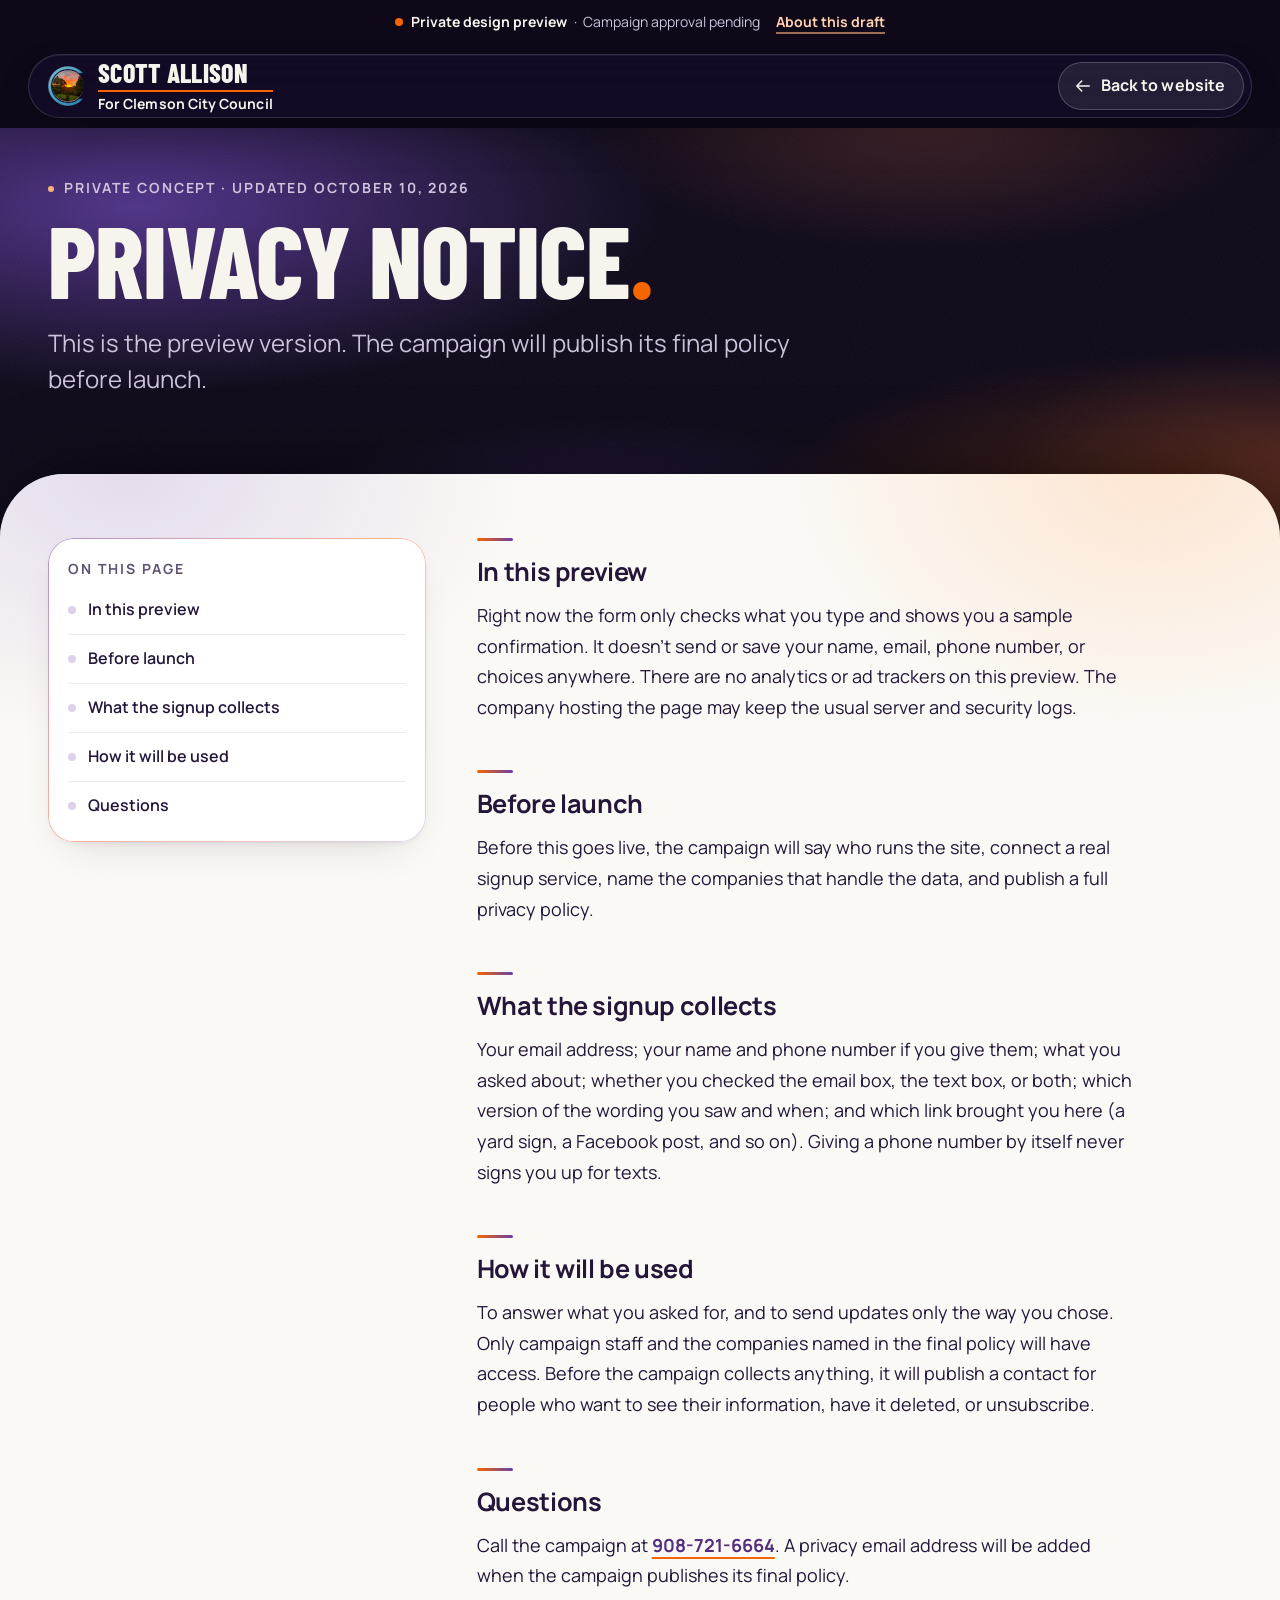
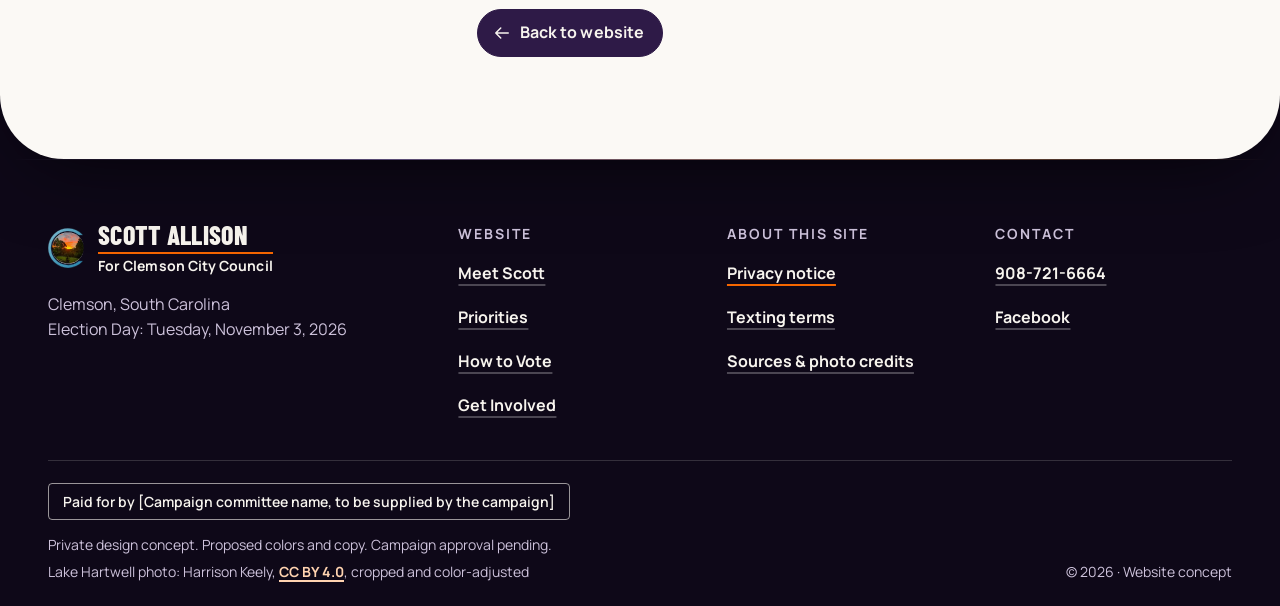
==== commit ff2f4391: "Preview build of the Scott Allison site (from f38bc4b)" ====
--- a/privacy.html
+++ b/privacy.html
@@ -10,7 +10,7 @@
   <link rel="preload" href="assets/barlow-condensed-800.woff2" as="font" type="font/woff2" crossorigin>
   <link rel="stylesheet" href="styles.css">
   <link rel="icon" href="assets/favicon-32.png" sizes="32x32" type="image/png">
-  <link rel="icon" href="assets/favicon.svg" type="image/svg+xml">
+  <link rel="icon" href="assets/brand/mark-192.png" sizes="192x192" type="image/png">
   <link rel="apple-touch-icon" href="assets/apple-touch-icon.png">
   <script>document.documentElement.classList.add('js');</script>
   <script src="config.js" defer></script>
@@ -32,8 +32,11 @@
   <header class="site-header doc-header" data-header data-surface="dark">
     <div class="site-header__bar">
       <a class="wordmark" href="index.html" aria-label="Scott Allison for Clemson City Council, website home">
-        <span class="wordmark__name">Scott Allison</span>
-        <span class="wordmark__office">For Clemson City Council</span>
+        <img class="wordmark__mark" src="assets/brand/mark.svg" alt="" width="40" height="40" decoding="async">
+        <span class="wordmark__text">
+          <span class="wordmark__name">Scott Allison</span>
+          <span class="wordmark__office">For Clemson City Council</span>
+        </span>
       </a>
       <a class="button button--purple doc-back" href="index.html"><svg class="icon" aria-hidden="true"><use href="#i-arrow-l"/></svg><span>Back<span class="doc-back__more"> to website</span></span></a>
     </div>
@@ -45,7 +48,7 @@
       <div class="wrap">
         <p class="eyebrow eyebrow--on-dark"><span class="eyebrow__dot" aria-hidden="true"></span><span><span class="preview-only">Private concept · </span>Updated <span class="nowrap">October 10, 2026</span></span></p>
         <h1 class="page-hero__title">Privacy notice</h1>
-        <p class="page-hero__lede preview-only">This page describes the preview; it is not the final live campaign policy.</p>
+        <p class="page-hero__lede preview-only">This is the preview version. The campaign will publish its final policy before launch.</p>
       </div>
     </header>
 
@@ -55,28 +58,28 @@
         <p class="doc-toc__label" id="toc-label">On this page</p>
         <ol>
           <li><a href="#preview">In this preview</a></li>
-          <li><a href="#before-launch">Before a live campaign launch</a></li>
-          <li><a href="#collects">What the planned signup collects</a></li>
-          <li><a href="#use">How a live campaign should use it</a></li>
+          <li><a href="#before-launch">Before launch</a></li>
+          <li><a href="#collects">What the signup collects</a></li>
+          <li><a href="#use">How it will be used</a></li>
           <li><a href="#questions">Questions</a></li>
         </ol>
       </nav>
 
       <article class="prose">
         <h2 id="preview">In this preview</h2>
-        <p>The form validates your entries on your device and shows a demonstration confirmation. It does not transmit or save the name, email address, phone number, or permissions you enter. This preview has no campaign analytics or advertising pixels. The hosting service may process standard service and security information.</p>
+        <p>Right now the form only checks what you type and shows you a sample confirmation. It doesn’t send or save your name, email, phone number, or choices anywhere. There are no analytics or ad trackers on this preview. The company hosting the page may keep the usual server and security logs.</p>
 
-        <h2 id="before-launch">Before a live campaign launch</h2>
-        <p>The campaign must identify the organization responsible for this site, connect an approved signup service, name its service providers, and publish a complete privacy policy.</p>
+        <h2 id="before-launch">Before launch</h2>
+        <p>Before this goes live, the campaign will say who runs the site, connect a real signup service, name the companies that handle the data, and publish a full privacy policy.</p>
 
-        <h2 id="collects">What the planned signup collects</h2>
-        <p>Email address; optional name and phone number; the type of request; separately selected email and text permissions; the disclosure version and receipt time; and general link-source tags. A phone number alone does not mean consent to recurring texts.</p>
+        <h2 id="collects">What the signup collects</h2>
+        <p>Your email address; your name and phone number if you give them; what you asked about; whether you checked the email box, the text box, or both; which version of the wording you saw and when; and which link brought you here (a yard sign, a Facebook post, and so on). Giving a phone number by itself never signs you up for texts.</p>
 
-        <h2 id="use">How a live campaign should use it</h2>
-        <p>Respond to the request and provide updates only through the channels the person chooses. Restrict access to campaign staff and approved providers. Publish a contact for access, deletion, and unsubscribe requests before collection begins.</p>
+        <h2 id="use">How it will be used</h2>
+        <p>To answer what you asked for, and to send updates only the way you chose. Only campaign staff and the companies named in the final policy will have access. Before the campaign collects anything, it will publish a contact for people who want to see their information, have it deleted, or unsubscribe.</p>
 
         <h2 id="questions">Questions</h2>
-        <p>The candidate’s public voter guide lists <a href="tel:+19087216664">908-721-6664</a> as a campaign phone number. A dedicated privacy email and campaign policy are still needed for launch.</p>
+        <p>Call the campaign at <a href="tel:+19087216664">908-721-6664</a>.<span class="preview-only"> A privacy email address will be added when the campaign publishes its final policy.</span></p>
 
         <p class="doc-end"><a class="button button--purple doc-back" href="index.html"><svg class="icon" aria-hidden="true"><use href="#i-arrow-l"/></svg><span>Back to website</span></a></p>
       </article>
@@ -89,8 +92,11 @@
       <div class="site-footer__grid">
         <div class="site-footer__brand">
           <a class="wordmark" href="index.html" aria-label="Scott Allison for Clemson City Council, website home">
-            <span class="wordmark__name">Scott Allison</span>
-            <span class="wordmark__office">For Clemson City Council</span>
+            <img class="wordmark__mark" src="assets/brand/mark.svg" alt="" width="40" height="40" decoding="async">
+            <span class="wordmark__text">
+              <span class="wordmark__name">Scott Allison</span>
+              <span class="wordmark__office">For Clemson City Council</span>
+            </span>
           </a>
           <p>Clemson, South Carolina<br>Election Day: Tuesday, <span class="nowrap">November 3, 2026</span></p>
         </div>
@@ -99,7 +105,7 @@
           <ul class="site-footer__links">
             <li><a href="index.html#meet">Meet Scott</a></li>
             <li><a href="index.html#priorities">Priorities</a></li>
-            <li><a href="index.html#vote">Voting Information</a></li>
+            <li><a href="index.html#vote">How to Vote</a></li>
             <li><a href="index.html#join">Get Involved</a></li>
           </ul>
         </nav>
--- a/styles.css
+++ b/styles.css
@@ -1,8 +1,8 @@
 /* ==========================================================================
    Scott Allison for Clemson City Council: "Aurora Bento"
-   A near-black indigo ground with slow aurora light under the cover, a warm cream
-   canvas sheet rising out of it (Meet Scott, Priorities, Our City, Voting), and the
-   dark ground again for Get Involved and the footer. Tiles with hairline gradient
+   The campaign sign on a light ground at the top, a warm cream canvas sheet rising
+   out of it (Meet Scott, Priorities, Our City, Voting), and the near-black indigo
+   ground with slow aurora light for Get Involved and the footer. Tiles with hairline gradient
    borders, poster-scale condensed type, one adaptive glass header pill, quiet motion.
    Static CSS; app.js adds .js, .motion, .menu-open and the header's data-surface.
 
@@ -98,7 +98,6 @@
   --fs-h4: clamp(1.375rem, 1.1rem + 0.6vw, 1.75rem);    /* tier B: card, form and document headings */
   --fs-h3: clamp(1.75rem, 1.2rem + 1.4vw, 2.5rem);      /* tier B: the priority titles */
   --fs-h2: clamp(2.75rem, 1.7rem + 4.2vw, 5.25rem);
-  --fs-name: min(22vw, 10rem);
   --fs-numeral: clamp(4.5rem, 3rem + 6vw, 7.5rem);
 
   /* Radius scale */
@@ -479,6 +478,10 @@
 }
 .button--glass:hover { border-color: rgb(255 255 255 / 0.5); background: rgb(255 255 255 / 0.14); }
 .button--glass:hover .icon { transform: translateY(2px); }
+/* Outline pill for the light ground (the cover's second button): purple line and text, a faint purple fill on hover */
+.button--outline { border-color: var(--purple); background: transparent; color: var(--purple); }
+.button--outline:hover { background: rgb(46 26 71 / 0.07); }
+.button--outline:hover .icon { transform: translateY(2px); }
 
 /* Pressed states */
 .button:active { translate: 0 1px; box-shadow: none; }
@@ -486,6 +489,7 @@
 .button--purple:active { background: var(--violet-700); }
 .button--dark:active { background: var(--indigo-900); }
 .button--glass:active { background: rgb(255 255 255 / 0.2); }
+.button--outline:active { background: rgb(46 26 71 / 0.14); }
 
 .button__chip {
   display: grid;
@@ -550,15 +554,17 @@
 /* Wordmark: name over an orange rule and the office */
 .wordmark {
   display: inline-flex;
-  flex-direction: column;
-  align-items: flex-start;
-  justify-content: center;
+  align-items: center;
+  gap: 10px;
   min-height: 44px;
   border-radius: 10px;
   color: inherit;
   text-decoration: none;
   line-height: 1;
 }
+/* The campaign mark (the blue C around the sunset, cut from the banner) beside the name */
+.wordmark__mark { flex: none; width: 40px; height: 40px; }
+.wordmark__text { display: flex; flex-direction: column; align-items: flex-start; min-width: 0; }
 .wordmark__name {
   font-family: var(--font-display);
   font-size: 1.375rem;
@@ -796,14 +802,16 @@
 
 
 /* 6. Cover -------------------------------------------------------------------- */
+/* The campaign sign on a light ground: white light in the middle fading to the warm sand at the edges (the sign's
+   own vignette, in the site's cream); the cream canvas sheet rises out of it below the fact bar. */
 .cover {
   position: relative;
   isolation: isolate;
   overflow: clip;
   contain: paint;
   padding-block: clamp(16px, 2.4vw, 32px) calc(clamp(40px, 6vw, 80px) + var(--r-sheet));
-  background: var(--ink-950);
-  color: var(--ink-on-dark);
+  background: radial-gradient(90% 85% at 50% 34%, var(--white) 0%, var(--paper) 48%, var(--sand-100) 100%);
+  color: var(--ink);
   scroll-margin-top: 100vh;
 }
 .cover__grid { display: grid; grid-template-columns: minmax(0, 3fr) minmax(0, 2fr); gap: var(--bento-gap); }
@@ -826,71 +834,70 @@
     .cover__eyebrow .eyebrow__sep + span { flex-basis: 100%; }
   }
 }
-.hero__title { display: block; }
-.hero__name {
-  display: block;
-  font-family: var(--font-display);
-  font-size: var(--fs-name);
-  font-weight: 800;
-  line-height: 0.84;
-  letter-spacing: -0.014em;
-  text-transform: uppercase;
-}
-/* Each word rises out of its own clipped line once (see Motion) */
-.hero__line { display: block; overflow: clip; padding-bottom: 0.04em; margin-bottom: -0.04em; }
-.hero__word { display: inline-block; }
-.hero__stop { color: var(--orange); }
+/* The sign is the heading: the campaign banner (the blue C around the sunset photo, "Our City Our Council", "Vote
+   Scott Allison") rebuilt as an SVG by tools/brand-build.py: a vector C, the photo in a circle, the banner's own
+   lettering cleaned up at 2x. From 600px it is the one banner, at most 800px wide (from 1000px its height follows
+   the screen, see Media queries); phones get the stacked cut, the mark over the slogan, up to 340px wide. The
+   office line follows it in the display face. */
+.hero__title { display: block; width: 100%; }
+.sign { display: block; width: 100%; max-width: 800px; }
+.sign__img { display: block; width: 100%; height: auto; aspect-ratio: 1099 / 619; }
+@media (max-width: 599.98px) {
+  .sign { max-width: 340px; }
+  .sign__img { aspect-ratio: 700 / 998; }
+}
 .hero__office {
   display: block;
-  margin-top: 0.34em;
-  color: var(--peach-200);
+  margin-top: 16px;
+  color: var(--purple);
   font-family: var(--font-display);
   font-size: clamp(1.625rem, 1.15rem + 1.9vw, 2.5rem);
   font-weight: 700;
   line-height: 1;
   letter-spacing: 0.006em;
+  text-transform: uppercase;
 }
 .hero__actions { display: flex; flex-wrap: wrap; align-items: center; gap: 12px; width: 100%; margin-top: 10px; }
 .hero__btn-short { display: none; }
 
-/* Why Scott, in one line: recombines the approved bio and keeps its "reports" hedge */
-.hero__lede { max-width: 46ch; color: var(--ink-on-dark-muted); font-size: clamp(1.0625rem, 1rem + 0.35vw, 1.3125rem); line-height: 1.45; }
-
-/* The phone's date line (dark glass, under the name): Election Day and the polls in one place. Shown below 600px
-   only; tablets and desktops carry the same facts in the fact tiles. The fill is the bar's dark glass, not white, so
-   the muted hours line keeps its contrast over the brightest aurora state. */
+/* Why Scott, in one line */
+.hero__lede { max-width: 50ch; color: var(--ink-muted); font-size: clamp(1.0625rem, 1rem + 0.35vw, 1.3125rem); line-height: 1.45; }
+
+/* The phone's date line (a white card under the sign): Election Day and the polls in one place. Shown below 600px
+   only; tablets and desktops carry the same facts in the fact tiles. */
 .cover__when {
   display: none;
   gap: 12px;
   align-items: flex-start;
   width: 100%;
   padding: 10px 16px 10px 14px;
-  border: 1px solid rgb(255 255 255 / 0.16);
+  border: 1px solid var(--line);
   border-radius: 20px;
-  background: rgb(16 9 32 / 0.52);
+  background: var(--white);
+  box-shadow: var(--shadow-sm);
   font-size: var(--fs-16);
   line-height: 1.35;
 }
 .cover__when strong { display: block; font-weight: 700; }
-.cover__when-hours { display: block; color: var(--ink-on-dark-muted); font-weight: 600; }
+.cover__when-hours { display: block; color: var(--ink-muted); font-weight: 600; }
 .cover__when-dot { flex: none; width: 10px; height: 10px; margin-top: 6px; border-radius: 50%; background: var(--orange); }
 
 /* The campaign number beside the buttons (600px and up), a 44px target. No indent of its own: the row's 12px gap
    spaces it from the buttons, so when it wraps it starts flush left under them at any width or text size. */
-.hero__call { display: none; color: var(--ink-on-dark-muted); font-size: var(--fs-16); }
+.hero__call { display: none; color: var(--ink-muted); font-size: var(--fs-16); }
 .hero__call a {
   display: inline-flex;
   align-items: center;
   min-height: 44px;
-  color: var(--peach-200);
+  color: var(--regalia);
   font-weight: 700;
   text-decoration: underline;
-  text-decoration-color: rgb(255 178 122 / 0.6);
+  text-decoration-color: rgb(245 102 0 / 0.5);
   text-decoration-thickness: 2px;
   text-underline-offset: 5px;
   white-space: nowrap;
 }
-.hero__call a:hover { text-decoration-color: var(--peach-300); }
+.hero__call a:hover { text-decoration-color: var(--orange); }
 
 /* Ring-framed portrait: a thin peach-orange-violet ring around a rounded frame; the image fills the frame */
 .portrait { position: relative; display: grid; min-width: 0; min-height: 0; margin: 0; }
@@ -899,7 +906,7 @@
   padding: 3px;
   border-radius: calc(var(--r-tile) + 3px);
   background: var(--grad-ring);
-  box-shadow: 0 40px 90px -30px rgb(0 0 0 / 0.8), 0 0 90px -20px rgb(122 79 211 / 0.45);
+  box-shadow: 0 30px 70px -30px rgb(36 21 57 / 0.55), 0 2px 6px rgb(36 21 57 / 0.08);
 }
 .portrait__frame { position: relative; min-height: 240px; overflow: hidden; border-radius: var(--r-tile); background: var(--indigo-800); box-shadow: inset 0 0 0 1px rgb(255 255 255 / 0.1); }
 .portrait__frame img { position: absolute; inset: 0; width: 100%; height: 100%; object-fit: cover; object-position: 47% 10%; filter: saturate(0.82) contrast(1.05); }
@@ -918,7 +925,9 @@
   pointer-events: none;
 }
 
-/* Fact tiles */
+/* Fact tiles: solid dark on the light ground (the translucent night glass was made for the aurora) */
+.cover .tile--night { background: var(--grad-dark); box-shadow: var(--shadow-dark); }
+.cover .tile--night::before { background: var(--grad-border-dark); }
 .fact { display: flex; flex-direction: column; justify-content: space-between; gap: 12px; padding: clamp(18px, 2.4vw, 30px) clamp(16px, 2.2vw, 30px); }
 .fact--day { gap: 6px; container-type: inline-size; }
 .fact__numeral { display: flex; align-items: baseline; gap: 10px; margin: 6px 0 2px; font-family: var(--font-display); font-weight: 800; line-height: 0.82; text-transform: uppercase; }
@@ -936,7 +945,7 @@
   .fact__cta { flex-direction: column; align-items: flex-start; gap: 10px; }
   .fact__cta-chip { align-self: flex-end; }
 }
-.fact--early:hover { translate: 0 -3px; background-color: rgb(16 9 32 / 0.66); box-shadow: inset 0 1px 0 rgb(255 255 255 / 0.1), 0 30px 60px -28px rgb(0 0 0 / 0.85); }
+.cover .fact--early:hover { translate: 0 -3px; background: var(--indigo-800); box-shadow: var(--shadow-dark); }
 .fact--early .tile__big { margin-top: 2px; }
 .fact__cta { display: flex; align-items: center; justify-content: space-between; gap: 12px; margin-top: 4px; color: var(--ink-on-dark); font-weight: 700; }
 .fact__cta-text { text-decoration: underline; text-decoration-color: rgb(255 178 122 / 0.55); text-decoration-thickness: 2px; text-underline-offset: 5px; }
@@ -2049,11 +2058,8 @@
   .motion .gallery__grid > :nth-child(4) { transition-delay: 0.24s; }
   /* The four pillars reveal together, never one after another: a cascade would read as a ranking */
 
-  /* Cover: the name rises out of its lines once; the office, date line, lede, actions, portrait and tiles follow */
-  .js .hero__word { animation: rise-word 0.9s var(--ease-out) both; }
-  .js .hero__line:nth-child(2) .hero__word { animation-delay: 0.1s; }
-  .js .cover__eyebrow, .js .hero__office, .js .cover__when, .js .hero__lede, .js .hero__actions, .js .cover__portrait, .js .cover__facts > .tile { animation: rise 0.9s var(--ease-out) both; }
-  .js .hero__office { animation-delay: 0.3s; }
+  /* Cover: the sign rises first; the date line, lede, actions, portrait and tiles follow */
+  .js .cover__eyebrow, .js .hero__title, .js .cover__when, .js .hero__lede, .js .hero__actions, .js .cover__portrait, .js .cover__facts > .tile { animation: rise 0.9s var(--ease-out) both; }
   .js .cover__when, .js .hero__lede { animation-delay: 0.36s; }
   .js .hero__actions { animation-delay: 0.44s; }
   .js .cover__portrait { animation-delay: 0.2s; }
@@ -2072,7 +2078,7 @@
   .js .page-hero__title, .js .page-hero__lede, .js .page-hero .eyebrow { animation: rise 0.9s var(--ease-out) both; }
   .js .page-hero__lede { animation-delay: 0.16s; }
   /* After the entrance has played (app.js adds .is-settled), it is dropped, so a breakpoint change never replays it */
-  html.js.is-settled :is(.hero__word, .cover__eyebrow, .hero__office, .cover__when, .hero__lede, .hero__actions, .cover__portrait, .cover__facts, .cover__facts > .tile, .page-hero__title, .page-hero__lede, .page-hero .eyebrow) { animation: none; }
+  html.js.is-settled :is(.hero__title, .cover__eyebrow, .cover__when, .hero__lede, .hero__actions, .cover__portrait, .cover__facts, .cover__facts > .tile, .page-hero__title, .page-hero__lede, .page-hero .eyebrow) { animation: none; }
 
   /* Aurora light fields move very slowly (transform only), scoped to the cover and the priorities panel */
   .aurora__a { animation: aurora-a 30s ease-in-out infinite alternate; }
@@ -2084,7 +2090,6 @@
   @view-transition { navigation: auto; }
 }
 @keyframes rise { from { opacity: 0; transform: translateY(16px); } to { opacity: 1; transform: none; } }
-@keyframes rise-word { from { transform: translateY(108%); } to { transform: none; } }
 @keyframes aurora-a { from { transform: translate3d(0, 0, 0) rotate(0deg) scale(1); } to { transform: translate3d(4%, 3%, 0) rotate(6deg) scale(1.08); } }
 @keyframes aurora-b { from { transform: translate3d(0, 0, 0) rotate(0deg) scale(1.05); } to { transform: translate3d(-4%, -3%, 0) rotate(-5deg) scale(1); } }
 @keyframes sheet { from { opacity: 0; transform: translateY(-8px) scale(0.985); } to { opacity: 1; transform: none; } }
@@ -2170,7 +2175,9 @@
   .js .header-cta .button__chip { display: none; }
 }
 @media (max-width: 499.98px) {
-  .js .site-header:not(.doc-header) .site-header__bar { padding-left: 14px; gap: 8px; }
+  .js .site-header:not(.doc-header) .site-header__bar { padding-left: 12px; gap: 8px; }
+  .wordmark { gap: 8px; }
+  .wordmark__mark { width: 34px; height: 34px; }
   /* Capped by the viewport width too, so a larger reader text size cannot push the name under the rigid controls */
   .js .site-header:not(.doc-header) .wordmark__name { padding-bottom: 5px; border-bottom: 2px solid var(--orange); font-size: min(1.25rem, 6vw); }
   .js .site-header:not(.doc-header) .wordmark__office { display: none; }
@@ -2185,8 +2192,11 @@
 
 /* Very small phones */
 @media (max-width: 359.98px) {
-  .js .site-header:not(.doc-header) .site-header__bar { padding-left: 12px; gap: 6px; }
+  .js .site-header:not(.doc-header) .site-header__bar { padding-left: 10px; gap: 6px; }
   .js .site-header:not(.doc-header) .wordmark__name { font-size: min(1.125rem, 6vw); }
+  /* The home page's pill has no room for the mark beside the name, the button and Menu here */
+  .js .site-header:not(.doc-header) .wordmark__mark { display: none; }
+  .wordmark__mark { width: 30px; height: 30px; }
   .js .header-cta { padding: 0 12px; font-size: 0.9375rem; }
   .preview-note__inner { gap: 4px 12px; }
   .preview-note__dot { display: none; }
@@ -2400,46 +2410,41 @@
   .wordmark__name { font-size: 1.625rem; }
   .wordmark__office { margin-top: 5px; padding-top: 5px; }
 
-  /* Tall screens (over 1000px) get a little more air above the copy and above the bar, growing with the height.
-     Where the width, not the height, sets the nameplate (see below), the first screen has height to spare under the
-     bar: --cover-lift moves half of that spare height (estimated from the same fold constant), up to 40px, above
-     the copy, so the copy is not pressed against the header (1280x900, 1200x900, 1440x1000). It is 0 wherever the
-     height sets the nameplate (1440x900, 1366x768, 1536x864), and from 1600px, where the portrait's min-height
-     spends that height instead. A larger reader text size makes the copy and the bar taller (about 36px per px of
-     root size) while the fold constant stays put, so the estimate gives back 30px per px over 16px: no lift there. */
+  /* Tall screens (over 1000px) get a little more air above the sign and above the bar, growing with the height */
   .cover {
     --cover-air: clamp(0px, (100svh - 1000px) * 0.25, 24px);
-    --cover-lift: clamp(0px, (100svh - var(--name-fold) - 2 * var(--cover-air) - 1.68 * var(--name-size) - 30 * (1rem - 16px)) / 2, 40px);
-    padding-top: calc(16px + var(--cover-air) + var(--cover-lift));
+    padding-top: calc(16px + var(--cover-air));
   }
   .cover__grid { grid-template-columns: minmax(0, 1fr); gap: calc(24px + var(--cover-air)); }
-  .cover__top { display: grid; grid-template-columns: minmax(0, 7fr) minmax(0, 5fr); column-gap: clamp(32px, 4vw, 64px); align-items: center; }
-  .cover__copy, .cover__portrait, .fact--day, .fact--polls, .fact--ballot, .fact--early { grid-column: auto; grid-row: auto; }
-  .cover__copy { padding-block: 0; gap: 18px; }
-  .cover__portrait { --portrait-max: 400px; justify-self: end; width: 100%; max-width: var(--portrait-max); }
+  /* The sign row. The copy wrapper dissolves and its parts take the rows of one grid: the eyebrow; the sign, with
+     the portrait at its right (as tall as the sign, at 4:5); the lede; the actions. --sign-h is the sign's height.
+     It follows the viewport height, so the bar stays on the first screen (304px on a 1366x768 laptop, 400px at
+     1440x900, 500px from about 1000px tall), and the row's width, so the sign and the portrait always fit side by
+     side (the sign is 1.775 times as wide as it is tall, the portrait 0.8). The rows tighten with the height on
+     short laptops (12px from about 657px tall, 18px from 704px). */
+  .cover__top {
+    --sign-h: clamp(304px, min(100svh - 500px, (100cqw - 64px) / 2.6), 500px);
+    container-type: inline-size;
+    display: grid;
+    grid-template-columns: minmax(0, 1fr) auto;
+    column-gap: clamp(32px, 4vw, 64px);
+    row-gap: clamp(12px, (100svh - 560px) / 8, 18px);
+    align-items: start;
+  }
+  .cover__copy { display: contents; }
+  .cover__eyebrow { grid-column: 1; grid-row: 1; }
+  .hero__title { grid-column: 1; grid-row: 2; }
+  .hero__lede { grid-column: 1; grid-row: 3; }
+  .hero__actions { grid-column: 1; grid-row: 4; margin-top: 4px; }
+  .sign { max-width: none; }
+  .sign__img { width: auto; height: var(--sign-h); }
+  .cover__portrait { grid-column: 2; grid-row: 2; width: calc(var(--sign-h) * 0.8); height: var(--sign-h); }
+  .fact--day, .fact--polls, .fact--ballot, .fact--early { grid-column: auto; grid-row: auto; }
   .portrait__ring { padding: 4px; border-radius: calc(var(--r-tile) + 6px); }
-  .portrait__frame { aspect-ratio: 4 / 5; min-height: 0; border-radius: calc(var(--r-tile) + 2px); }
+  .portrait__frame { aspect-ratio: auto; min-height: 0; border-radius: calc(var(--r-tile) + 2px); }
   .portrait__frame img { object-position: 47% 4%; }
-  /* The nameplate scales with the width and the height together, with no steps (the bar moves 1.68px per px of
-     name: two lines at 0.84). It is the larger of the laptop size (--name-low) and the size that still ends the
-     whole bar 24px above the fold ((100svh - --name-fold) / 1.68), within the width size (--name-high), the size
-     that keeps the bar's eyebrows and values on the first screen ((100svh - --name-values) / 1.68) and the cap.
-     So the whole bar fits from about 870px tall (1440x900, 1600x900, 1920x947 and up), the values fit on laptops
-     (1366x768, 1536x730), and short screens shrink it toward the 5.5rem floor. The constants include the preview
-     note (44px); the public build has that much more room. The constants and the size live on .cover, so the
-     cover's top padding (--cover-lift above) reads the same values. */
-  .cover {
-    --name-low: min(9vw, 9rem);
-    --name-high: 10.6vw;
-    --name-cap: 10.5rem;
-    --name-fold: 644px;
-    --name-values: 544px;
-    --name-size: clamp(5.5rem, min(max(var(--name-low), (100svh - var(--name-fold) - 2 * var(--cover-air)) / 1.68), var(--name-high), (100svh - var(--name-values)) / 1.68), var(--name-cap));
-  }
-  .hero__name { font-size: var(--name-size); }
-  .hero__actions { margin-top: 4px; }
-
-  /* The four facts become one dark-glass instrument bar: one fill, one masked hairline, outer radii only, the
+
+  /* The four facts become one dark instrument bar: one fill, one masked hairline, outer radii only, the
      cells divided by 1px light lines. Subgrid gives every cell the same three rows (eyebrow / value / sub-line), so
      the four values share one bottom edge and no cell carries an empty fourth row. */
   .cover__facts {
@@ -2450,8 +2455,8 @@
     grid-template-rows: auto auto auto;
     gap: 0;
     border-radius: var(--r-tile);
-    background: rgb(16 9 32 / 0.52);
-    box-shadow: inset 0 1px 0 rgb(255 255 255 / 0.07), 0 24px 60px -30px rgb(0 0 0 / 0.7);
+    background: var(--grad-dark);
+    box-shadow: var(--shadow-dark);
   }
   .cover__facts::before {
     content: "";
@@ -2460,7 +2465,7 @@
     z-index: -1;
     padding: 1px;
     border-radius: inherit;
-    background: var(--grad-border-glass);
+    background: var(--grad-border-dark);
     -webkit-mask: linear-gradient(#000 0 0) content-box, linear-gradient(#000 0 0);
     -webkit-mask-composite: xor;
     mask: linear-gradient(#000 0 0) content-box, linear-gradient(#000 0 0);
@@ -2526,9 +2531,6 @@
      even right edge beside the three-line head instead of the short fourth line the global pretty wrap leaves */
   .meet:not(:has(.gallery img)) .meet__bio { text-wrap: balance; }
   .meet:not(:has(.gallery img)) .vote411-card__chip { width: 44px; height: 44px; }
-  /* The bar is taller here (its sub-lines wrap) and the call line takes its own row, so the fold constants grow */
-  .cover { --name-high: 9.6vw; --name-cap: 8.75rem; --name-fold: 726px; --name-values: 609px; }
-  .cover__portrait { --portrait-max: 360px; }
 }
 /* 1200-1299px: the bar's cells are a little narrower than "8:30 a.m.–6 p.m. Closed Sunday." (244px at 16px), so the
    early-voting sub-line broke into three lines and left the other cells half empty. The cells take 20px of side
@@ -2620,69 +2622,39 @@
   html:not(.js) .direct { grid-column: 2; grid-row: 2; align-self: start; margin-top: 24px; }
 }
 
-/* Wide desktops: a larger nameplate cap and office line (the height still decides how much of it is used) */
-@media (min-width: 1400px) {
-  .cover { --name-cap: 11rem; }
-  .hero__office { font-size: 2.75rem; }
-}
-
-/* Big screens (>= 1600px): a wider wrap, larger section heads and rhythm, a portrait up to 500px, so the page stops
-   reading as a boxed 1200px column. The nameplate grows with the height from 9rem toward 13rem (no 940px step).
-   The wrap is fixed from here, so the section heads are too (84px, 88px from about 1915px): a head that kept growing
-   with the window would break one word per line in its fixed column (2240px and wider). */
+/* Big screens (>= 1600px): a wider wrap, larger section heads and rhythm, so the page stops reading as a boxed
+   1200px column (the sign row grows with the height, up to a 500px sign and a 400px portrait). The wrap is fixed
+   from here, so the section heads are too (84px, 88px from about 1915px): a head that kept growing with the window
+   would break one word per line in its fixed column (2240px and wider). */
 @media (min-width: 1600px) {
   :root { --wrap: 1360px; --fs-h2: clamp(5.25rem, 4.6vw, 5.5rem); --tile-pad: 44px; --section-y: 144px; }
-  .cover { --name-low: 9rem; --name-high: 9.4vw; --name-cap: 13rem; --cover-lift: 0px; }
-  .cover__top { grid-template-columns: minmax(0, 1.15fr) minmax(0, 1fr); }
-  .cover__portrait { --portrait-max: 500px; }
-}
-
-/* Fallback for browsers without size containers (see the portrait rule after the short-landscape block): on laptop
-   heights the portrait follows the viewport height instead, never under 240px of photo (248px with the ring) */
-@media (min-width: 1000px) and (max-height: 940px) {
-  .cover__portrait { max-width: clamp(248px, (100svh - 420px) * 0.76, var(--portrait-max)); }
-}
-
-/* Short laptop windows (a 1366x768 screen shows about 1366x657 in a browser): the copy tightens with the height, with
-   no steps, so the bar's values stay on the first screen with the preview note in place. Unchanged from about 704px
-   (gap) and 720px (lede) tall. */
+}
+
+/* Short laptop windows (a 1366x768 screen shows about 1366x657 in a browser): the lede tightens with the height, with
+   no steps (unchanged from about 720px tall); the sign row's gaps do the same (see the sign row). */
 @media (min-width: 1000px) {
-  .cover__copy { gap: clamp(12px, (100svh - 560px) / 8, 18px); }
   .hero__lede { font-size: clamp(1.0625rem, min(1rem + 0.35vw, (100svh - 390px) / 15.75), 1.3125rem); }
+}
+
+/* Without container query units the sign's height follows the viewport height and the window width alone */
+@supports not (width: 1cqw) {
+  @media (min-width: 1000px) {
+    .cover__top { --sign-h: clamp(304px, min(100svh - 500px, (100vw - 112px) / 2.6), 436px); }
+  }
 }
 
 /* Short landscape screens (phones turned sideways): keep the cover compact */
 @media (min-width: 560px) and (max-height: 500px) {
-  .hero__name { font-size: min(9vw, 5.5rem); }
+  .sign { max-width: 520px; }
   .cover__copy { padding-block: 12px; }
   .cover__place { display: none; }
-}
-
-/* From 1000px the portrait is as tall as the copy column beside it (eyebrow to buttons), at 4:5, up to
-   --portrait-max wide: the figure is a size container stretched over the row, so below 1600px it never adds height
-   to the row (the bar's position is set by the copy alone) and the photo never shrinks to a thumbnail on short
-   laptops. From 1600px it may open the row a little further (below). */
-@supports (container-type: size) {
-  @media (min-width: 1000px) {
-    .cover__portrait { container-type: size; align-self: stretch; justify-self: stretch; width: auto; max-width: none; }
-    .cover__portrait > .portrait__ring { justify-self: end; align-self: center; width: min(100cqw, 80cqh, var(--portrait-max)); }
-  }
-  /* Big screens: the portrait may be taller than the copy. The figure's min-height opens the row for a
-     --portrait-max portrait (the ring is 80cqh wide: 625px of row for 500px) as far as the first screen allows, so
-     the bar still ends 24px above the fold. 391px = the cover's top edge (128px with the preview note), its 16px
-     padding, the 24px gap, the 199px bar and the 24px margin; --cover-air adds above the copy and above the bar.
-     The portrait is 500px wide from about 1030px tall (1920x1080), follows the height below that with no steps and
-     never pushes the bar past the fold; the copy centres beside it. */
-  @media (min-width: 1600px) {
-    .cover__portrait { min-height: clamp(0px, 100svh - 391px - 2 * var(--cover-air), var(--portrait-max) * 1.25); }
-  }
 }
 
 /* Preferences ------------------------------------------------------------------------- */
 @media (prefers-reduced-motion: reduce) {
   html { scroll-behavior: auto; }
   *, *::before, *::after { animation-duration: 0.01ms !important; animation-iteration-count: 1 !important; transition-duration: 0.01ms !important; transition-delay: 0s !important; }
-  .aurora__a, .aurora__b, .hero__word { animation: none !important; will-change: auto; }
+  .aurora__a, .aurora__b { animation: none !important; will-change: auto; }
   .vote411-card:hover, .contact-card:hover, .way:hover, .fact--early:hover, .button--orange:hover { translate: none; }
   .pillar__glow { display: none; }
   .vote411-card:active { scale: none; }
@@ -2728,7 +2700,7 @@
   .cover__when-dot { forced-color-adjust: none; background: CanvasText; }
   /* Each line of text gets a Canvas backplate over its full content area, so tightly set display lines
      would paint over the line above them; they open up here */
-  .motto__line, .hero__name, .fact__numeral, .vote__when, .stat__value, .h2, .page-hero__title, .tile__big { line-height: 1.08; }
+  .motto__line, .fact__numeral, .vote__when, .stat__value, .h2, .page-hero__title, .tile__big { line-height: 1.08; }
   .pillar__icon, .icon-chip, .way__icon, .contact-card__icon, .step__num, .fact__cta-chip, .vote411-card__chip, .button__chip { border: 1px solid CanvasText; }
 }
 
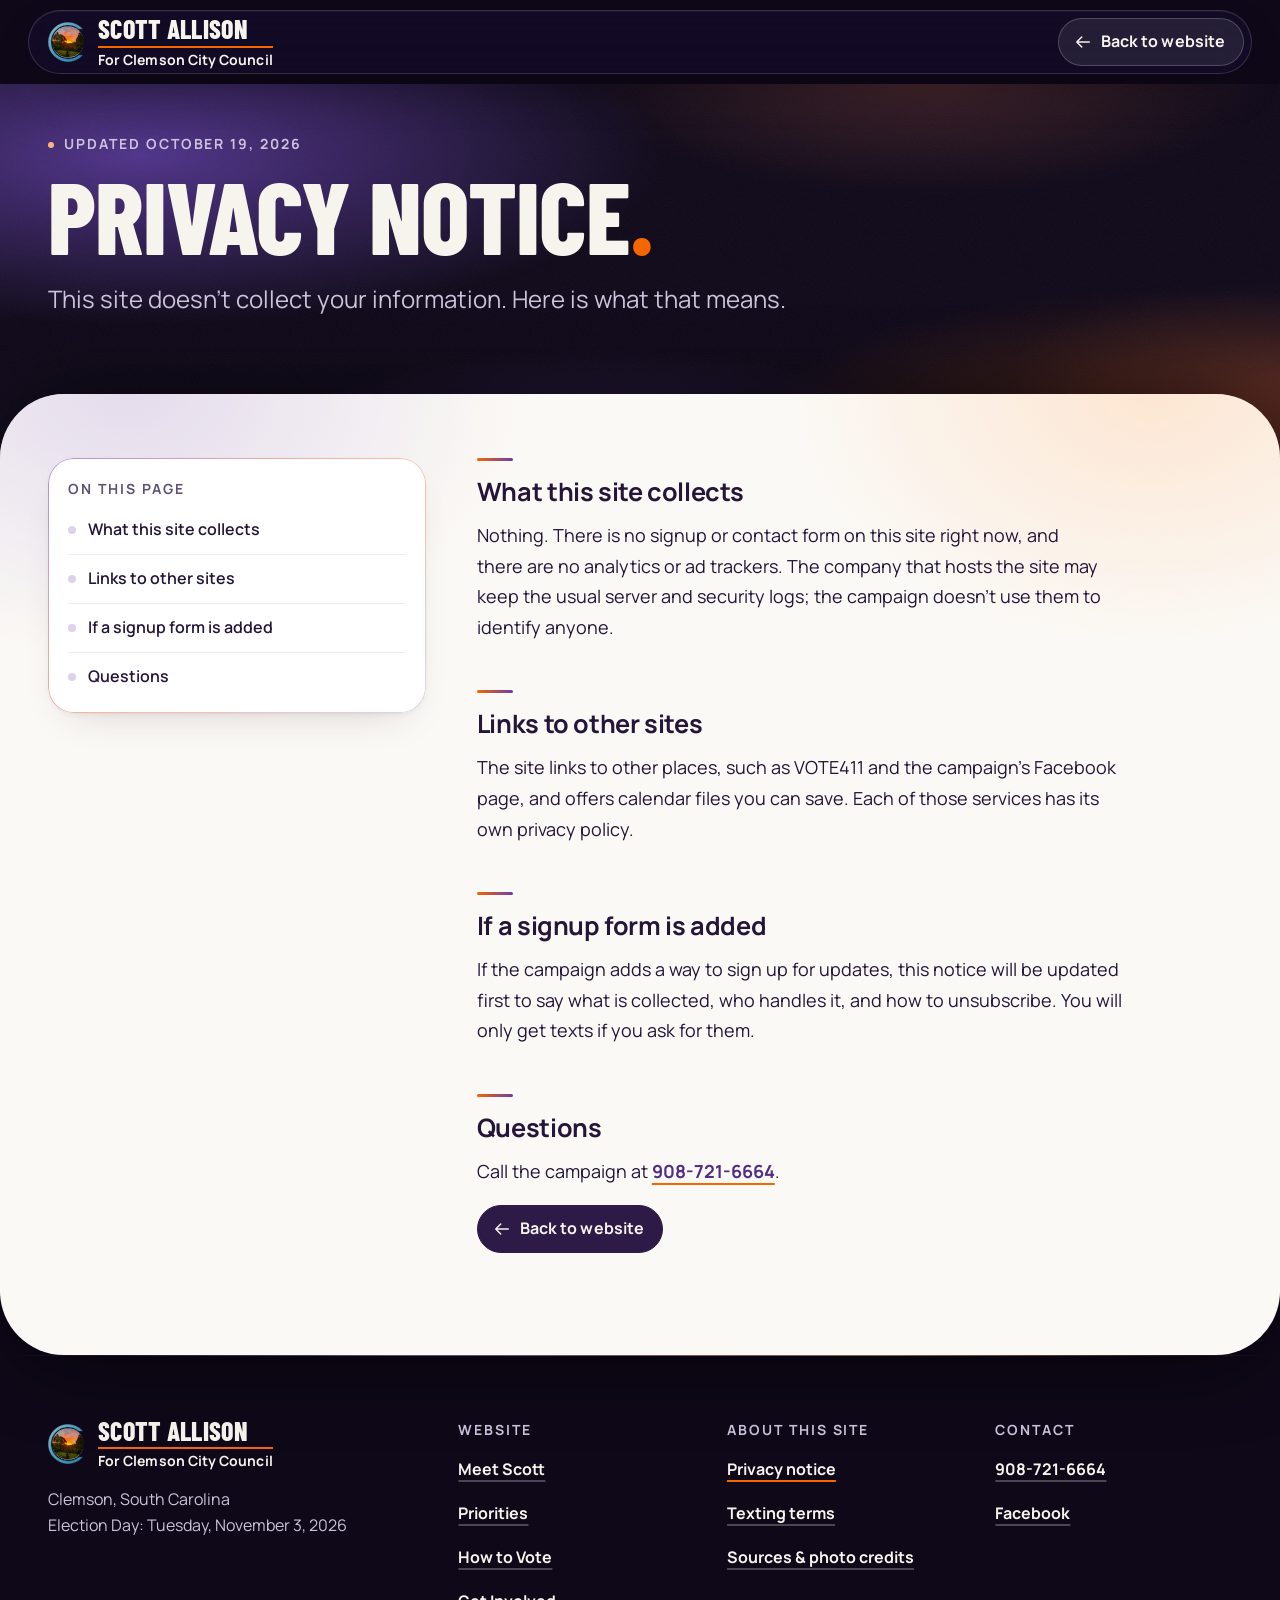
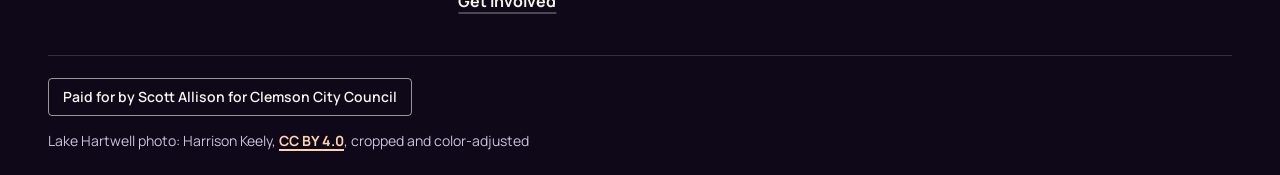
==== commit e1c63713: "Build from 203f501 (preview)" ====
--- a/privacy.html
+++ b/privacy.html
@@ -6,7 +6,7 @@
   <meta name="robots" content="noindex, nofollow">
   <meta name="theme-color" content="#0E0818">
   <meta name="color-scheme" content="light">
-  <title>Privacy notice | Scott Allison Website Concept</title>
+  <title>Privacy notice | Scott Allison for Clemson City Council</title>
   <link rel="preload" href="assets/barlow-condensed-800.woff2" as="font" type="font/woff2" crossorigin>
   <link rel="stylesheet" href="styles.css">
   <link rel="icon" href="assets/favicon-32.png" sizes="32x32" type="image/png">
@@ -22,12 +22,6 @@
     <symbol id="i-arrow-l" viewBox="0 0 24 24"><path d="M19.5 12h-15M10.5 6l-6 6 6 6"/></symbol>
   </svg>
 
-  <aside class="preview-note preview-only" aria-label="Preview status">
-    <div class="wrap preview-note__inner">
-      <p><span class="preview-note__dot" aria-hidden="true"></span><strong>Private design preview</strong><span class="preview-note__more"><span class="preview-note__sep" aria-hidden="true"> · </span>Campaign approval pending</span></p>
-      <a href="sources.html">About this draft</a>
-    </div>
-  </aside>
 
   <header class="site-header doc-header" data-header data-surface="dark">
     <div class="site-header__bar">
@@ -46,9 +40,9 @@
     <header class="page-hero" data-surface="dark">
       <div class="aurora" aria-hidden="true"><span class="aurora__a"></span><span class="aurora__b"></span><span class="aurora__grain"></span></div>
       <div class="wrap">
-        <p class="eyebrow eyebrow--on-dark"><span class="eyebrow__dot" aria-hidden="true"></span><span><span class="preview-only">Private concept · </span>Updated <span class="nowrap">October 10, 2026</span></span></p>
+        <p class="eyebrow eyebrow--on-dark"><span class="eyebrow__dot" aria-hidden="true"></span><span>Updated <span class="nowrap">October 19, 2026</span></span></p>
         <h1 class="page-hero__title">Privacy notice</h1>
-        <p class="page-hero__lede preview-only">This is the preview version. The campaign will publish its final policy before launch.</p>
+        <p class="page-hero__lede">This site doesn’t collect your information. Here is what that means.</p>
       </div>
     </header>
 
@@ -57,29 +51,25 @@
       <nav class="doc-toc tile" aria-labelledby="toc-label">
         <p class="doc-toc__label" id="toc-label">On this page</p>
         <ol>
-          <li><a href="#preview">In this preview</a></li>
-          <li><a href="#before-launch">Before launch</a></li>
-          <li><a href="#collects">What the signup collects</a></li>
-          <li><a href="#use">How it will be used</a></li>
+          <li><a href="#collects">What this site collects</a></li>
+          <li><a href="#links">Links to other sites</a></li>
+          <li><a href="#signup">If a signup form is added</a></li>
           <li><a href="#questions">Questions</a></li>
         </ol>
       </nav>
 
       <article class="prose">
-        <h2 id="preview">In this preview</h2>
-        <p>Right now the form only checks what you type and shows you a sample confirmation. It doesn’t send or save your name, email, phone number, or choices anywhere. There are no analytics or ad trackers on this preview. The company hosting the page may keep the usual server and security logs.</p>
+        <h2 id="collects">What this site collects</h2>
+        <p>Nothing. There is no signup or contact form on this site right now, and there are no analytics or ad trackers. The company that hosts the site may keep the usual server and security logs; the campaign doesn’t use them to identify anyone.</p>
 
-        <h2 id="before-launch">Before launch</h2>
-        <p>Before this goes live, the campaign will say who runs the site, connect a real signup service, name the companies that handle the data, and publish a full privacy policy.</p>
+        <h2 id="links">Links to other sites</h2>
+        <p>The site links to other places, such as VOTE411 and the campaign’s Facebook page, and offers calendar files you can save. Each of those services has its own privacy policy.</p>
 
-        <h2 id="collects">What the signup collects</h2>
-        <p>Your email address; your name and phone number if you give them; what you asked about; whether you checked the email box, the text box, or both; which version of the wording you saw and when; and which link brought you here (a yard sign, a Facebook post, and so on). Giving a phone number by itself never signs you up for texts.</p>
-
-        <h2 id="use">How it will be used</h2>
-        <p>To answer what you asked for, and to send updates only the way you chose. Only campaign staff and the companies named in the final policy will have access. Before the campaign collects anything, it will publish a contact for people who want to see their information, have it deleted, or unsubscribe.</p>
+        <h2 id="signup">If a signup form is added</h2>
+        <p>If the campaign adds a way to sign up for updates, this notice will be updated first to say what is collected, who handles it, and how to unsubscribe. You will only get texts if you ask for them.</p>
 
         <h2 id="questions">Questions</h2>
-        <p>Call the campaign at <a href="tel:+19087216664">908-721-6664</a>.<span class="preview-only"> A privacy email address will be added when the campaign publishes its final policy.</span></p>
+        <p>Call the campaign at <a href="tel:+19087216664">908-721-6664</a>.</p>
 
         <p class="doc-end"><a class="button button--purple doc-back" href="index.html"><svg class="icon" aria-hidden="true"><use href="#i-arrow-l"/></svg><span>Back to website</span></a></p>
       </article>
@@ -126,10 +116,8 @@
         </div>
       </div>
       <div class="site-footer__bottom">
-        <p class="paid-for"><span class="paid-for__box">Paid for by <span class="paid-for__name preview-only">[Campaign committee name, to be supplied by the campaign]</span></span></p>
-        <p class="preview-only"><span class="nowrap">Private design concept.</span> <span class="nowrap">Proposed colors and copy.</span> <span class="nowrap">Campaign approval pending.</span></p>
+        <p class="paid-for"><span class="paid-for__box">Paid for by <span class="paid-for__name">Scott Allison for Clemson City Council</span></span></p>
         <p>Lake Hartwell photo: <span class="nowrap">Harrison Keely</span>, <a class="nowrap" href="https://creativecommons.org/licenses/by/4.0/" target="_blank" rel="noopener noreferrer license">CC BY 4.0<span class="sr-only"> license (opens in a new tab)</span></a>, cropped and color-adjusted</p>
-        <p class="preview-only">© 2026 · Website concept</p>
       </div>
     </div>
   </footer>
--- a/styles.css
+++ b/styles.css
@@ -1017,20 +1017,51 @@
   }
 }
 @container gallery (max-width: 319.98px) {
-  .photo-slot:not(.photo-slot--lead):not(.photo-slot--wide) { --ratio: 4 / 5; }
+  .photo-slot:not(.photo-slot--lead):not(.photo-slot--wide):not(.photo-slot--span):not(.photo-slot--twin) { --ratio: 4 / 5; }
 }
 @supports (grid-template-rows: subgrid) {
   .gallery__grid { row-gap: 0; align-items: stretch; }
   .photo-slot { grid-row: span 3; grid-template-rows: subgrid; row-gap: 0; margin-top: 20px; }
   .photo-slot:first-child { margin-top: 0; }
-  .photo-slot__frame, .photo-slot > img { margin-bottom: 10px; }
+  .photo-slot__frame, .photo-slot > img, .photo-slot > picture { margin-bottom: 10px; }
   .photo-slot__caption { grid-row: 2 / span 2; grid-template-rows: subgrid; row-gap: 0; }
   .photo-slot__caption > * { align-self: start; }
   .photo-slot__draft { margin-top: 2px; }
 }
-.photo-slot__frame, .photo-slot > img { width: 100%; height: auto; aspect-ratio: var(--ratio); border-radius: var(--r-tile); }
+.photo-slot__frame, .photo-slot > img, .photo-slot > picture { width: 100%; height: auto; aspect-ratio: var(--ratio); border-radius: var(--r-tile); }
 .photo-slot > img { object-fit: cover; background: var(--sand-100); box-shadow: var(--shadow-tile); }
-.photo-slot:has(> img) .photo-slot__frame { display: none; }
+/* A photo arrives as <picture> (AVIF with a JPEG fallback): the picture is the frame, the image fills it, and where a
+   slot's other ratios crop the photo further (1:1 on tablets, 21:9 for the phone's wide tile) object-position keeps
+   the faces. The focal points belong to the photos exported by tools/gallery-build.py. */
+.photo-slot > picture { display: block; overflow: hidden; background: var(--sand-100); box-shadow: var(--shadow-tile); }
+.photo-slot > picture > img { display: block; width: 100%; height: 100%; object-fit: cover; }
+.photo-slot--family > picture > img { object-position: 50% 42%; }
+.photo-slot--couple > picture > img { object-position: 50% 38%; }
+.photo-slot--walhalla > picture > img { object-position: 50% 40%; }
+.photo-slot--night > picture > img { object-position: 50% 55%; }
+.photo-slot--gameday > picture > img, .photo-slot--tailgate > picture > img { object-position: 50% 40%; }
+.photo-slot--crew > picture > img { object-position: 55% 45%; }
+/* The landscapes. Where the tiles run two across (phones, and the aside between 1000 and about 1090px wide) the
+   crew photo runs full width at 3:2 like the sign, and so does the night-out selfie from its own wide export (the
+   twin tile carries a tall and a wide picture; two faces side by side crop to landscape well), which keeps the six
+   portraits in pairs. Where the tiles run three across, the crew tile spans two columns as a landscape as tall as
+   the row beside it (tiles at 4:5: (2w + 12px) / 1.25w; at 1:1: (2w + 12px) / w) and the selfie is a tile like the
+   others. A hidden picture is never fetched: both load lazily. */
+.gallery__grid > .photo-slot--span, .gallery__grid > .photo-slot--twin { grid-column: 1 / -1; --ratio: 3 / 2; }
+.photo-slot--twin > .photo-slot__tall { display: none; }
+@container gallery (min-width: 470px) {
+  .gallery__grid > .photo-slot--span { grid-column: span 2; --ratio: 1.645; }
+  .gallery__grid > .photo-slot--twin { grid-column: auto; --ratio: 4 / 5; }
+  .photo-slot--twin > .photo-slot__tall { display: block; }
+  .photo-slot--twin > .photo-slot__wide { display: none; }
+}
+@media (max-width: 999.98px) {
+  @container gallery (min-width: 470px) {
+    .gallery__grid > .photo-slot--span { --ratio: 2.05; }
+    .gallery__grid > .photo-slot--twin { --ratio: 1 / 1; }
+  }
+}
+.photo-slot:has(> img, > picture) .photo-slot__frame { display: none; }
 .photo-slot__frame {
   position: relative;
   display: grid;
@@ -1767,6 +1798,15 @@
   pointer-events: none;
 }
 #signup-form { scroll-margin-top: calc(clamp(22px, 4vw, 44px) + 36px); }
+/* Contact form off (config.contactForm false, html.no-form): the card is gone; on wide screens the call and Facebook
+   cards and the date tile take its place beside the copy, narrower screens keep their stacked order. */
+.no-form .form-card, .js.no-form .form-card { display: none; }   /* the second selector outranks .js .form-card (display: flex) at 1240px+ */
+#contact { scroll-margin-top: calc(var(--header-total) + 20px); }
+@media (min-width: 1240px) {
+  .no-form .join__grid { grid-template-columns: minmax(0, 6fr) minmax(0, 5fr); grid-template-rows: auto; align-items: center; }
+  .no-form .join__copy { grid-row: 1; }
+  .no-form .direct { grid-column: 2; grid-row: 1; align-self: center; margin-top: 0; }
+}
 .form-card__kicker { display: flex; align-items: center; gap: 10px; margin-bottom: 14px; color: var(--orange-ink); font-size: var(--fs-14); font-weight: 700; letter-spacing: 0.14em; text-transform: uppercase; }
 .form-card__kicker span { display: none; }
 .form-alert { display: flex; align-items: flex-start; gap: 12px; margin-bottom: 22px; padding: 12px 16px; border-radius: var(--r-sm); background: var(--lilac-100); color: var(--violet-700); font-size: var(--fs-16); line-height: 1.5; }
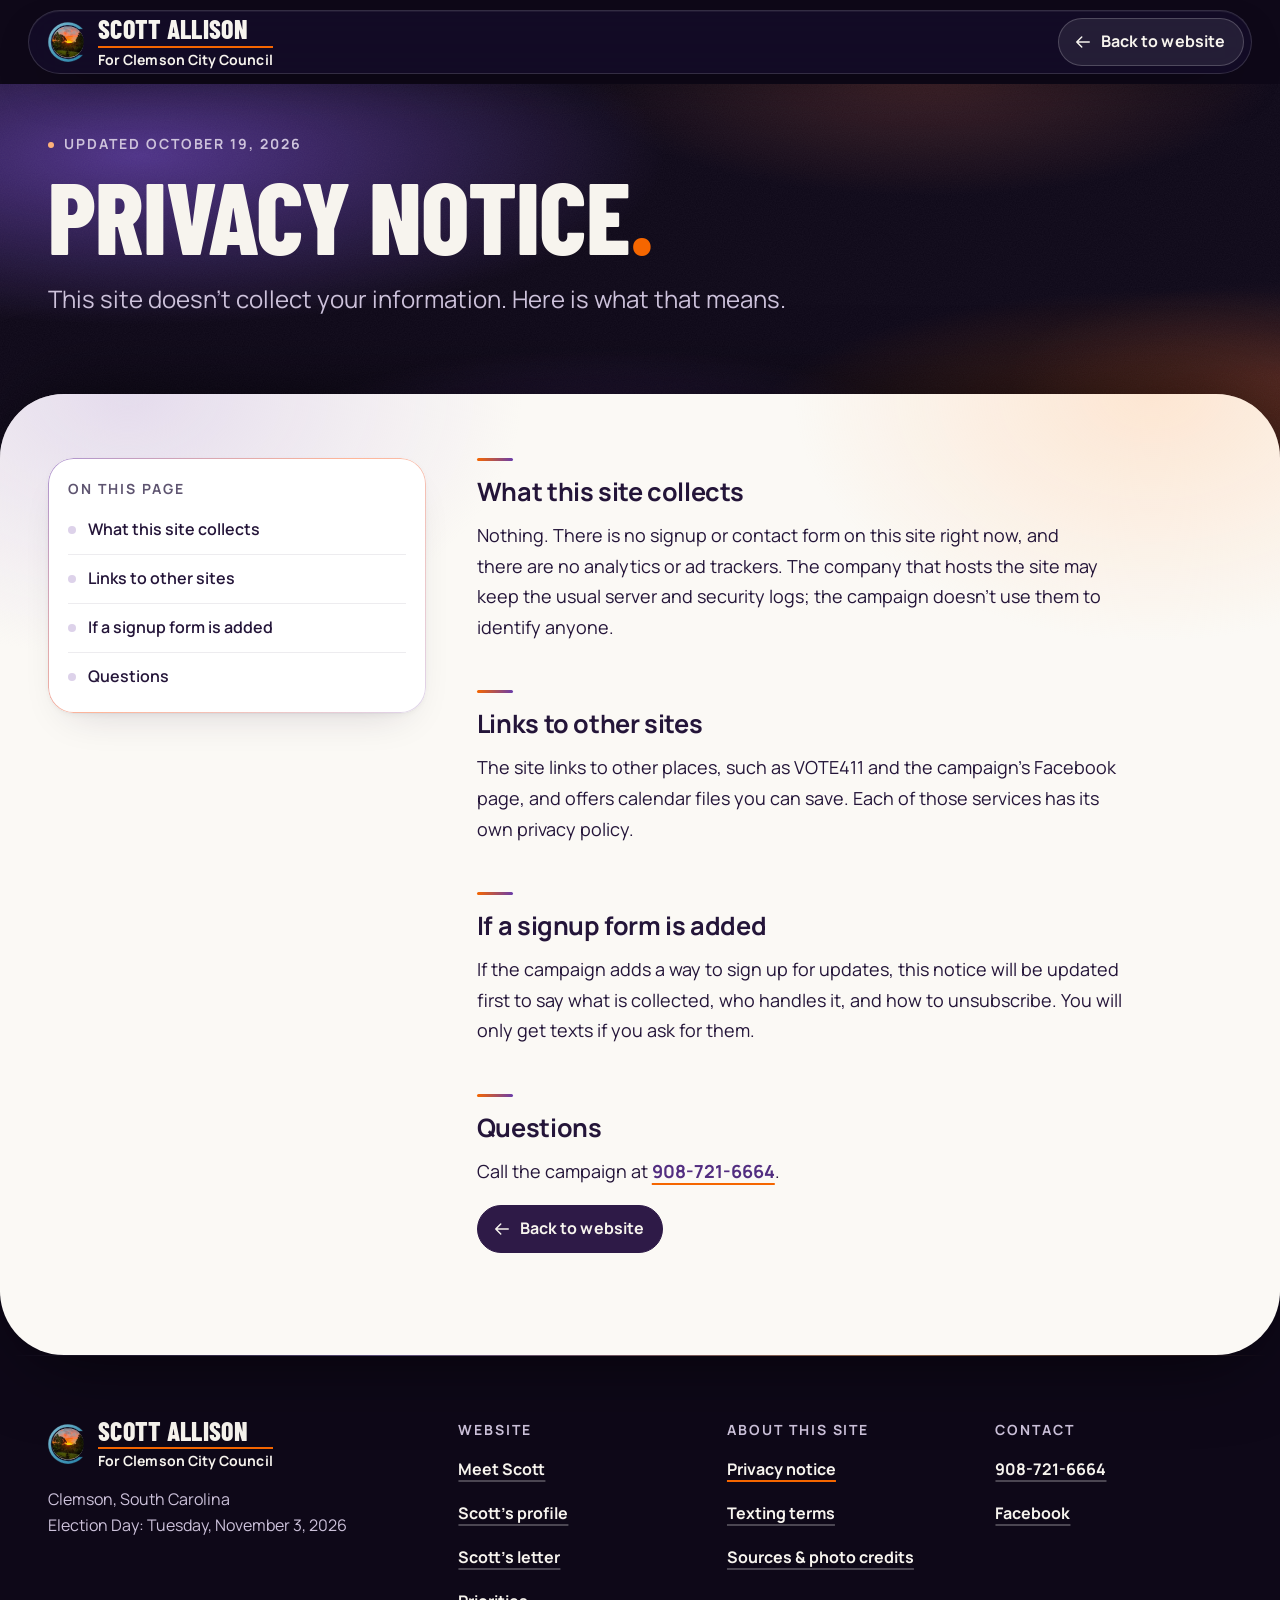
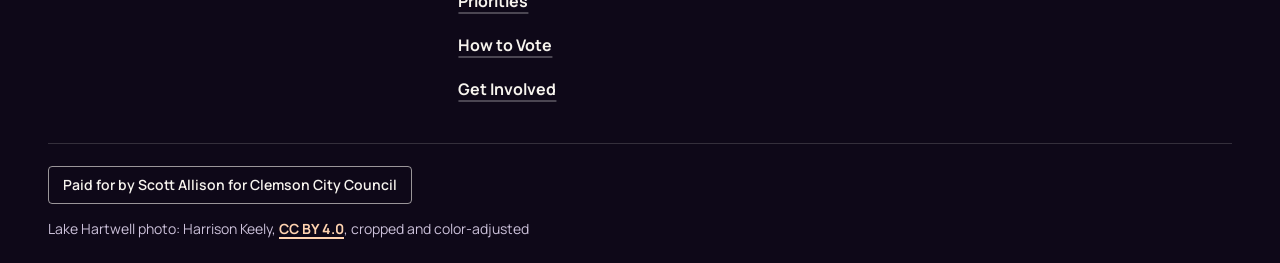
==== commit d4412a2d: "Build from de3039e (preview)" ====
--- a/privacy.html
+++ b/privacy.html
@@ -94,6 +94,8 @@
           <p class="site-footer__head">Website</p>
           <ul class="site-footer__links">
             <li><a href="index.html#meet">Meet Scott</a></li>
+            <li><a href="profile.html">Scott’s profile</a></li>
+            <li><a href="letter.html">Scott’s letter</a></li>
             <li><a href="index.html#priorities">Priorities</a></li>
             <li><a href="index.html#vote">How to Vote</a></li>
             <li><a href="index.html#join">Get Involved</a></li>
--- a/styles.css
+++ b/styles.css
@@ -960,6 +960,12 @@
 .meet__grid { display: grid; gap: clamp(40px, 5vw, 56px); }
 .meet__intro { display: grid; align-content: start; gap: 24px; min-width: 0; }
 .meet__bio { max-width: 36ch; font-size: clamp(1.3125rem, 1.15rem + 0.55vw, 1.5rem); font-weight: 600; line-height: 1.45; letter-spacing: -0.008em; }
+/* Scott's narrative: the large lead paragraph, then the rest at body size, so the longer story keeps one voice */
+.meet__story { display: grid; gap: 16px; }
+.meet__links { display: grid; gap: 12px; }
+.meet__text { max-width: 52ch; font-size: var(--fs-18); line-height: 1.65; }
+.source-note a { color: var(--regalia); font-weight: 700; text-decoration-color: var(--orange); }
+.source-note a:hover { color: var(--purple); }
 
 .stats { display: grid; grid-template-columns: 1fr 1fr; gap: var(--bento-gap); margin-top: 4px; }
 .stat { display: flex; flex-direction: column; gap: 10px; padding: 24px 22px 22px; }
@@ -1017,7 +1023,7 @@
   }
 }
 @container gallery (max-width: 319.98px) {
-  .photo-slot:not(.photo-slot--lead):not(.photo-slot--wide):not(.photo-slot--span):not(.photo-slot--twin) { --ratio: 4 / 5; }
+  .photo-slot:not(.photo-slot--lead):not(.photo-slot--wide):not(.photo-slot--span) { --ratio: 4 / 5; }
 }
 @supports (grid-template-rows: subgrid) {
   .gallery__grid { row-gap: 0; align-items: stretch; }
@@ -1031,7 +1037,8 @@
 .photo-slot__frame, .photo-slot > img, .photo-slot > picture { width: 100%; height: auto; aspect-ratio: var(--ratio); border-radius: var(--r-tile); }
 .photo-slot > img { object-fit: cover; background: var(--sand-100); box-shadow: var(--shadow-tile); }
 /* A photo arrives as <picture> (AVIF with a JPEG fallback): the picture is the frame, the image fills it, and where a
-   slot's other ratios crop the photo further (1:1 on tablets, 21:9 for the phone's wide tile) object-position keeps
+   slot's other ratios crop the photo further (1:1 on tablets and phones, the early-voting photo beside the lead)
+   object-position keeps
    the faces. The focal points belong to the photos exported by tools/gallery-build.py. */
 .photo-slot > picture { display: block; overflow: hidden; background: var(--sand-100); box-shadow: var(--shadow-tile); }
 .photo-slot > picture > img { display: block; width: 100%; height: 100%; object-fit: cover; }
@@ -1041,24 +1048,30 @@
 .photo-slot--night > picture > img { object-position: 50% 55%; }
 .photo-slot--gameday > picture > img, .photo-slot--tailgate > picture > img { object-position: 50% 40%; }
 .photo-slot--crew > picture > img { object-position: 55% 45%; }
-/* The landscapes. Where the tiles run two across (phones, and the aside between 1000 and about 1090px wide) the
-   crew photo runs full width at 3:2 like the sign, and so does the night-out selfie from its own wide export (the
-   twin tile carries a tall and a wide picture; two faces side by side crop to landscape well), which keeps the six
-   portraits in pairs. Where the tiles run three across, the crew tile spans two columns as a landscape as tall as
-   the row beside it (tiles at 4:5: (2w + 12px) / 1.25w; at 1:1: (2w + 12px) / w) and the selfie is a tile like the
-   others. A hidden picture is never fetched: both load lazily. */
-.gallery__grid > .photo-slot--span, .gallery__grid > .photo-slot--twin { grid-column: 1 / -1; --ratio: 3 / 2; }
-.photo-slot--twin > .photo-slot__tall { display: none; }
+.photo-slot--grandkids > picture > img { object-position: 50% 75%; }
+.photo-slot--vote > picture > img { object-position: 55% 65%; }
+/* The landscapes and the early-voting photo. Where the tiles run two across (phones, and the aside between 1000 and
+   about 1090px wide) the crew photo runs full width at 3:2 like the sign, and the eight portraits pair up. Where the
+   tiles run three across, the sign spans two columns with the early-voting photo beside it: that picture has no ratio
+   of its own there, it stretches to the row the sign sets (its image is taken out of the flow so it never adds
+   height) and fills it, a portrait of about 3:4 beside the 3:2 sign, about 6:7 beside the tablets' 16:9. The crew
+   tile spans two columns as a landscape as tall as the row beside it (tiles at 4:5: (2w + 12px) / 1.25w; at 1:1:
+   (2w + 12px) / w). Without subgrid the early-voting tile keeps the tiles' ratio. */
+.gallery__grid > .photo-slot--span { grid-column: 1 / -1; --ratio: 3 / 2; }
 @container gallery (min-width: 470px) {
+  .gallery__grid > .photo-slot--lead { grid-column: span 2; }
   .gallery__grid > .photo-slot--span { grid-column: span 2; --ratio: 1.645; }
-  .gallery__grid > .photo-slot--twin { grid-column: auto; --ratio: 4 / 5; }
-  .photo-slot--twin > .photo-slot__tall { display: block; }
-  .photo-slot--twin > .photo-slot__wide { display: none; }
 }
 @media (max-width: 999.98px) {
   @container gallery (min-width: 470px) {
     .gallery__grid > .photo-slot--span { --ratio: 2.05; }
-    .gallery__grid > .photo-slot--twin { --ratio: 1 / 1; }
+  }
+}
+@supports (grid-template-rows: subgrid) {
+  @container gallery (min-width: 470px) {
+    .photo-slot--vote { margin-top: 0; }
+    .photo-slot--vote > picture { position: relative; aspect-ratio: auto; align-self: stretch; }
+    .photo-slot--vote > picture > img { position: absolute; inset: 0; }
   }
 }
 .photo-slot:has(> img, > picture) .photo-slot__frame { display: none; }
@@ -2086,6 +2099,40 @@
 .source-figure figcaption { color: var(--ink-muted); font-size: var(--fs-14); }
 .source-figure figcaption a { padding-block: 12px; }
 .doc-end { margin-top: 36px; }
+
+/* The letter and the profile (letter.html, profile.html): bullet lists, subheads, roles, the sign-off and contact
+   lines, a second button beside "Back to website", the PDF link under the profile's contents, the round portrait */
+.prose > .prose-list { display: grid; gap: 10px; margin-top: 1em; }
+.prose > h2 + .prose-list { margin-top: 0; }
+.prose-list > li { position: relative; padding-left: 26px; font-size: var(--fs-18); line-height: 1.6; }
+.prose-list > li::before { content: ""; position: absolute; top: 0.62em; left: 4px; width: 8px; height: 8px; border-radius: 50%; background: var(--orange); }
+.prose > .prose-list + p { margin-top: 1em; }
+.prose > .prose-roles { gap: 16px; }
+.prose-roles > li > strong { display: block; color: var(--purple); }
+.prose > h3 { margin: 28px 0 6px; color: var(--purple); font-size: var(--fs-18); font-weight: 700; line-height: 1.3; }
+.prose > h2 + h3 { margin-top: 0; }
+.prose > h3 + p { margin-top: 0; }
+.prose > .letter__hello { margin-bottom: 1.1em; color: var(--purple); font-size: var(--fs-lead); font-weight: 700; line-height: 1.4; }
+.letter-sign { margin-top: 40px; padding-top: 24px; border-top: 1px solid var(--line-soft); }
+.letter-sign__name { color: var(--purple); font-family: var(--font-display); font-size: 2.25rem; font-weight: 800; line-height: 1; letter-spacing: 0.005em; text-transform: uppercase; }
+.letter-sign__date { margin-top: 8px; color: var(--ink-muted); font-size: var(--fs-16); font-weight: 600; }
+.contact-lines { display: grid; gap: 2px; margin-top: 16px; font-size: var(--fs-16); line-height: 1.5; overflow-wrap: anywhere; }
+.doc-end--pair { display: flex; flex-wrap: wrap; gap: 12px; }
+.doc-next { min-height: 48px; padding: 0 14px 0 18px; gap: 8px; }
+.doc-next .icon { width: 20px; height: 20px; }
+.doc-next:hover .icon { transform: translateX(3px); }
+.doc-toc__file { display: flex; align-items: center; gap: 12px; min-height: 48px; margin-top: 6px; padding: 12px 0 8px; border-top: 1px solid var(--line-soft); color: var(--regalia); font-size: var(--fs-16); font-weight: 700; line-height: 1.35; text-decoration: none; }
+.doc-toc__file::before { content: none; }
+.doc-toc__file .icon { flex: none; width: 22px; height: 22px; color: var(--orange-ink); stroke-width: 1.75; }
+.doc-toc__file:hover > span { text-decoration: underline; text-decoration-color: var(--orange); text-decoration-thickness: 2px; text-underline-offset: 5px; }
+.profile-hero { display: grid; grid-template-columns: auto minmax(0, 1fr); align-items: center; column-gap: clamp(24px, 4vw, 56px); }
+.profile-hero__photo { display: block; width: clamp(132px, 16vw, 208px); aspect-ratio: 1; overflow: hidden; border-radius: 50%; background: var(--ink-950); box-shadow: 0 0 0 4px rgb(255 255 255 / 0.12), 0 24px 48px -24px rgb(0 0 0 / 0.7); }
+.profile-hero__photo img { display: block; width: 100%; height: 100%; object-fit: cover; object-position: 50% 12%; }
+.profile-hero__text { min-width: 0; }
+@media (max-width: 599.98px) {
+  .profile-hero { grid-template-columns: minmax(0, 1fr); row-gap: 20px; }
+  .profile-hero__photo { width: 112px; }
+}
 
 
 /* 14. Motion (progressive enhancement: app.js adds .motion only when allowed) and utilities --- */
@@ -2542,9 +2589,9 @@
   .meet:not(:has(.gallery img)) .meet__grid { grid-template-columns: minmax(0, 1fr); row-gap: clamp(32px, 4vw, 40px); }
   .meet:not(:has(.gallery img)) .meet__intro { grid-template-columns: repeat(12, minmax(0, 1fr)); column-gap: var(--bento-gap); row-gap: 28px; align-items: end; }
   .meet:not(:has(.gallery img)) .meet__intro > .h2 { grid-column: 1 / span 5; }
-  .meet:not(:has(.gallery img)) .meet__bio { grid-column: 7 / span 6; }
+  .meet:not(:has(.gallery img)) .meet__story { grid-column: 7 / span 6; }
   .meet:not(:has(.gallery img)) .stats { grid-column: 1 / span 8; grid-template-columns: 1fr 1fr; gap: var(--bento-gap); margin-top: 0; align-self: stretch; }
-  .meet:not(:has(.gallery img)) .vote411-card { grid-column: 9 / span 4; align-self: stretch; }
+  .meet:not(:has(.gallery img)) .meet__links { grid-column: 9 / span 4; align-self: stretch; }
   .meet:not(:has(.gallery img)) .source-note { grid-column: 1 / -1; max-width: none; }
   .meet:not(:has(.gallery img)) .gallery { margin-top: 0; }
   .site-footer__grid { grid-template-columns: 1.6fr 1fr 1fr 1fr; }
@@ -2552,6 +2599,7 @@
 
   .doc-layout { grid-template-columns: minmax(0, 4fr) minmax(0, 8fr); column-gap: clamp(28px, 4vw, 64px); align-items: start; }
   .doc-toc { position: sticky; top: calc(var(--header-total) + 24px); }
+  .doc-layout--single { grid-template-columns: minmax(0, 1fr); }
 
   .section-intro { grid-template-columns: minmax(0, 1.25fr) minmax(0, 1fr); align-items: start; gap: 40px; }
   .section-intro__lede { align-self: end; justify-self: end; max-width: 34ch; }
